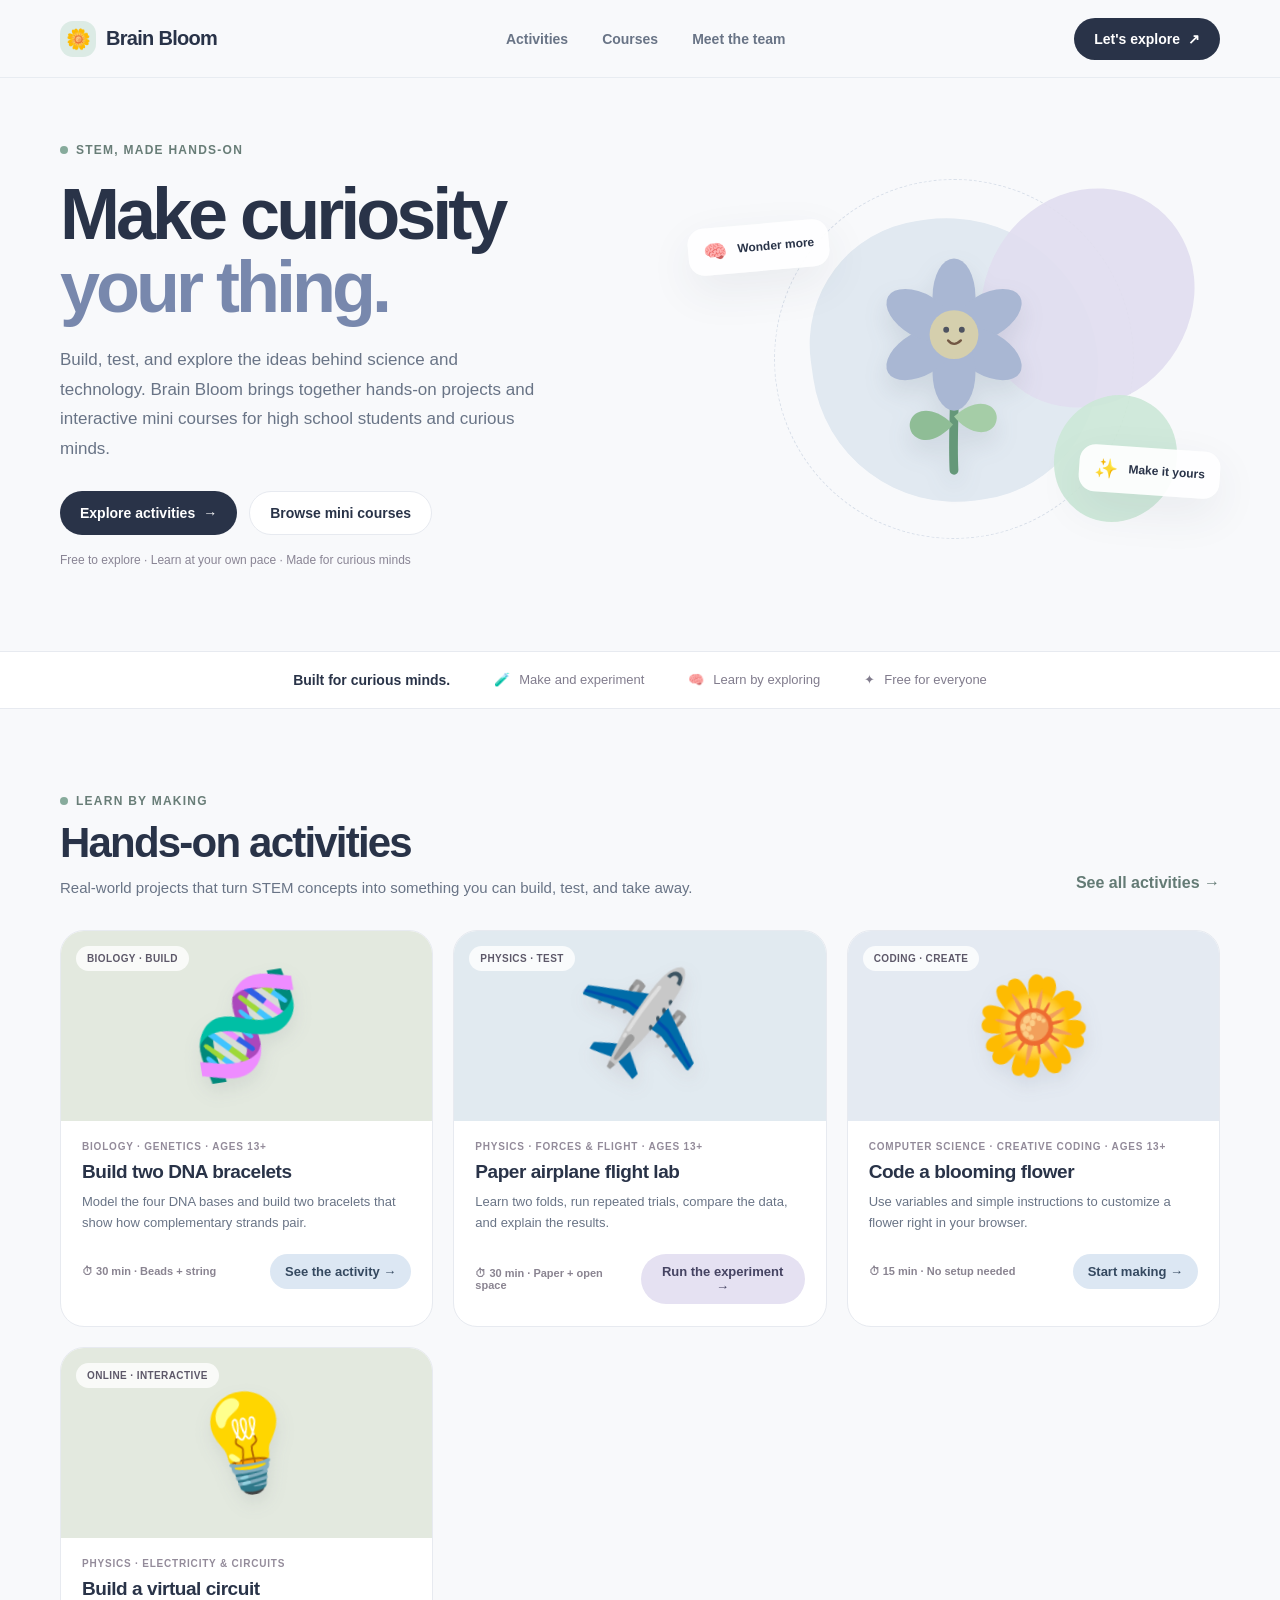
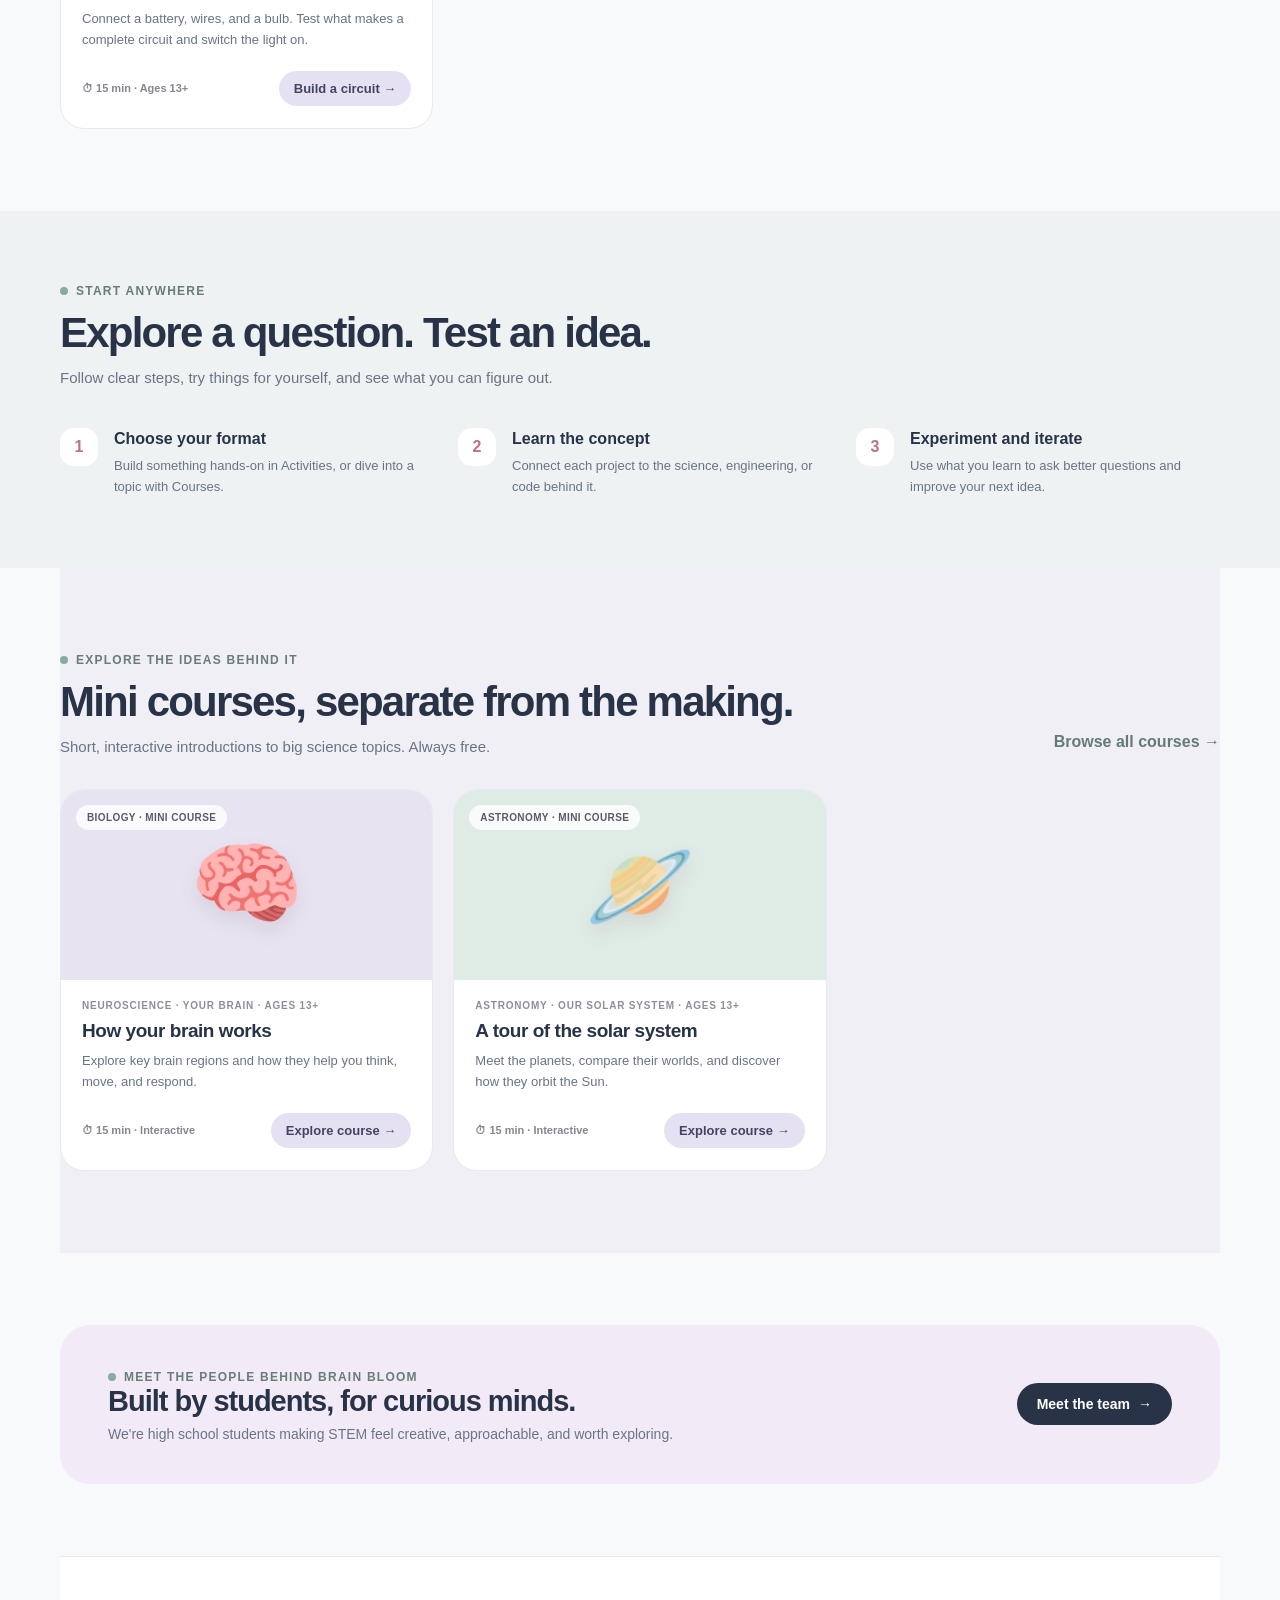
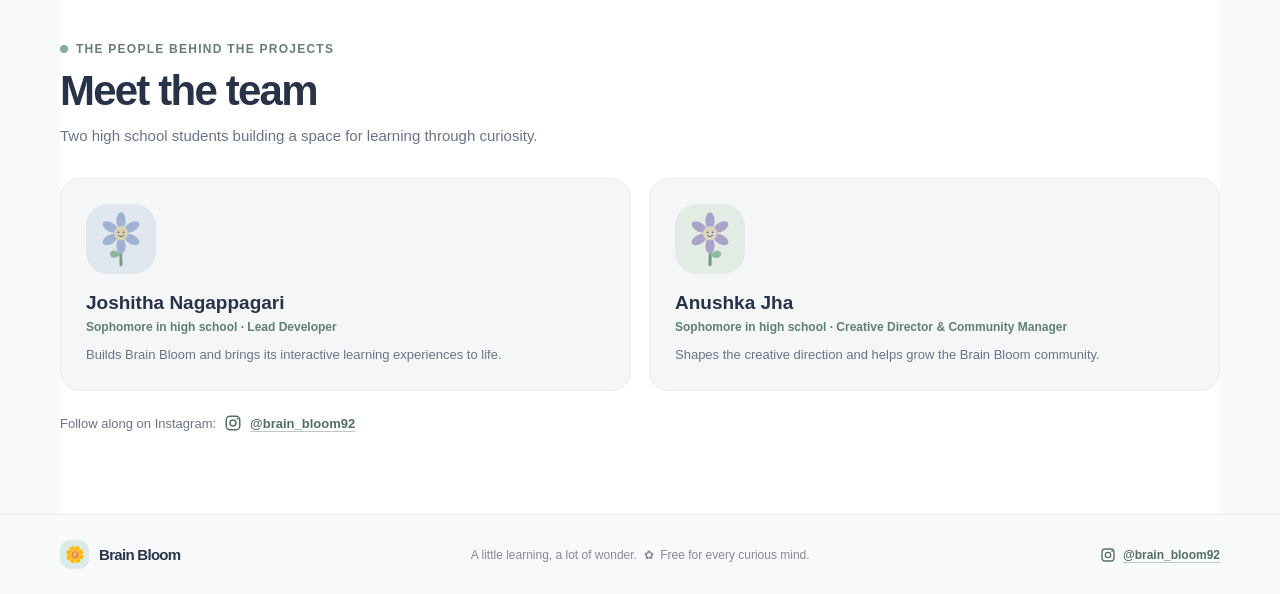
==== index.html @ 3337ccfa "Add files via upload" ====
<!doctype html>
<html lang="en">
<head>
  <meta charset="utf-8">
  <meta name="viewport" content="width=device-width, initial-scale=1">
  <meta name="theme-color" content="#f8f9fb">
  <meta name="description" content="Free, hands-on STEM activities and interactive mini courses for high school students and curious minds.">
  <title>Brain Bloom — explore what you're curious about</title>
  <style>
    :root {
      color-scheme: light;
      --ink: #293348;
      --muted: #697486;
      --paper: #f8f9fb;
      --white: #fff;
      --pink: #dce7f3;
      --pink-deep: #8298bb;
      --lilac: #e5e1f2;
      --lilac-deep: #8e88b5;
      --mint: #dcebe5;
      --mint-deep: #6f9688;
      --yellow: #e9e7d7;
      --line: #e7eaf0;
      --shadow: 0 16px 45px rgba(51, 67, 95, .08);
      --round: 24px;
      font-family: "Trebuchet MS", "Segoe UI", sans-serif;
    }
    * { box-sizing: border-box; }
    html { scroll-behavior: smooth; }
    body { margin: 0; background: var(--paper); color: var(--ink); }
    button, a { font: inherit; }
    button { color: inherit; }
    a { color: inherit; text-decoration: none; }
    button:focus-visible, a:focus-visible { outline: 3px solid var(--lilac-deep); outline-offset: 4px; }
    .site-header { height: 78px; display: flex; align-items: center; border-bottom: 1px solid rgba(231,234,240,.9); background: rgba(248,249,251,.93); position: sticky; top: 0; z-index: 5; backdrop-filter: blur(12px); }
    .header-inner { width: min(1160px, calc(100% - 48px)); margin: auto; display: flex; align-items: center; justify-content: space-between; gap: 24px; }
    .brand { display: inline-flex; align-items: center; gap: 10px; font-size: 20px; font-weight: 800; letter-spacing: -.7px; white-space: nowrap; }
    .brand-mark { width: 36px; height: 36px; border-radius: 13px; background: #dcebe5; display: grid; place-items: center; font-size: 20px; }
    .main-nav { display: flex; align-items: center; gap: 34px; }
    .nav-link { color: var(--muted); font-size: 14px; font-weight: 700; padding: 10px 0; border: 0; background: none; cursor: pointer; }
    .nav-link:hover, .nav-link.active { color: var(--ink); }
    .nav-link.active { box-shadow: inset 0 -2px var(--mint-deep); }
    .header-cta, .button { display: inline-flex; align-items: center; justify-content: center; gap: 8px; border: 0; border-radius: 999px; padding: 13px 20px; background: var(--ink); color: white; font-weight: 700; font-size: 14px; cursor: pointer; transition: transform .2s, box-shadow .2s, background .2s; }
    .header-cta:hover, .button:hover { transform: translateY(-2px); box-shadow: 0 8px 18px rgba(48,43,67,.15); }
    .button:disabled { opacity: .52; cursor: not-allowed; transform: none; box-shadow: none; }
    .button.soft { color: var(--ink); background: white; border: 1px solid var(--line); }
    .button.pink { color: #354960; background: #dce7f3; }
    .button.lilac { color: #454362; background: #e5e1f2; }
    .button.small { padding: 10px 15px; font-size: 13px; }
    .hero { width: min(1160px, calc(100% - 48px)); min-height: 510px; margin: 0 auto; padding: 62px 0 72px; display: grid; grid-template-columns: 1.05fr .95fr; align-items: center; gap: 40px; }
    .eyebrow { display: inline-flex; align-items: center; gap: 8px; color: #687d77; font-size: 12px; font-weight: 800; letter-spacing: 1.25px; text-transform: uppercase; }
    .eyebrow .dot { width: 8px; height: 8px; border-radius: 50%; background: #87ab9c; }
    h1, h2, h3, p { margin-top: 0; }
    h1 { font-size: clamp(46px, 6vw, 72px); line-height: 1.02; letter-spacing: -4px; margin: 20px 0; max-width: 560px; }
    h1 span { color: #7888ad; }
    .hero-copy { max-width: 485px; color: var(--muted); font-size: 17px; line-height: 1.75; margin: 0 0 27px; }
    .hero-actions { display: flex; gap: 12px; flex-wrap: wrap; }
    .hero-note { margin-top: 18px; font-size: 12px; color: #898494; }
    .hero-art { min-height: 356px; position: relative; display: grid; place-items: center; }
    .art-orbit { position: absolute; width: 360px; height: 360px; border: 1px dashed #d8dfe9; border-radius: 50%; }
    .art-sun { position: absolute; width: 285px; height: 285px; border-radius: 45% 55% 48% 52%; background: #e1e9f1; transform: rotate(-8deg); }
    .art-blob { position: absolute; width: 208px; height: 224px; border-radius: 54% 46% 54% 46%; background: #e2def0; transform: rotate(15deg); right: 28px; top: 5px; opacity: .9; }
    .art-blob.mint { width: 125px; height: 125px; right: 42px; top: auto; bottom: 16px; background: #cce8d8; transform: rotate(-12deg); }
    .art-flower { position: relative; z-index: 1; width: 218px; height: 244px; filter: drop-shadow(0 12px 12px rgba(65,79,96,.12)); }
    .floating-note { position: absolute; z-index: 2; background: rgba(255,255,255,.92); box-shadow: var(--shadow); border-radius: 16px; padding: 12px 15px; font-size: 12px; font-weight: 700; }
    .floating-note.one { top: 43px; left: 0; transform: rotate(-5deg); }
    .floating-note.two { bottom: 42px; right: 0; transform: rotate(4deg); }
    .floating-note span { font-size: 19px; margin-right: 7px; vertical-align: middle; }
    .trust-strip { border-top: 1px solid #e7eaf0; border-bottom: 1px solid #e7eaf0; background: #fff; }
    .trust-inner { width: min(1160px, calc(100% - 48px)); margin: auto; padding: 20px 0; display: flex; align-items: center; justify-content: center; gap: 44px; color: #817c8d; font-size: 13px; flex-wrap: wrap; }
    .trust-inner strong { color: var(--ink); font-size: 14px; }
    .trust-item { display: flex; align-items: center; gap: 9px; }
    .section { width: min(1160px, calc(100% - 48px)); margin: auto; padding: 82px 0; }
    .section-heading { display: flex; justify-content: space-between; align-items: end; gap: 24px; margin-bottom: 30px; }
    .section-heading h2 { font-size: clamp(30px, 4vw, 42px); letter-spacing: -1.8px; margin: 10px 0 9px; }
    .section-heading p { margin: 0; color: var(--muted); font-size: 15px; line-height: 1.6; }
    .text-link { border: 0; background: none; color: #647b75; font-weight: 800; cursor: pointer; padding: 8px 0; white-space: nowrap; }
    .text-link:hover { color: var(--lilac-deep); }
    .card-grid { display: grid; grid-template-columns: repeat(3, 1fr); gap: 20px; }
    .learning-card { background: white; border: 1px solid #e7eaf0; border-radius: var(--round); overflow: hidden; transition: transform .2s, box-shadow .2s; }
    .learning-card:hover { transform: translateY(-5px); box-shadow: var(--shadow); }
    .card-art { min-height: 190px; display: grid; place-items: center; position: relative; overflow: hidden; }
    .card-art.flower-bg { background: #e4eaf2; }
    .card-art.brain-bg { background: #e7e3f1; }
    .card-art.space-bg { background: #dfebe5; }
    .card-art.dna-bg { background: #e3e9df; }
    .card-art.plane-bg { background: #e1eaf0; }
    .art-label { position: absolute; top: 15px; left: 15px; border-radius: 99px; background: rgba(255,255,255,.8); padding: 7px 11px; font-size: 10px; font-weight: 800; color: #5d5869; letter-spacing: .4px; }
    .flower-emoji { font-size: 94px; filter: drop-shadow(0 9px 9px rgba(55,68,84,.1)); transform: rotate(-9deg); }
    .brain-emoji { font-size: 91px; filter: drop-shadow(0 9px 9px rgba(95,61,68,.1)); }
    .space-emoji { font-size: 94px; filter: drop-shadow(0 9px 9px rgba(95,61,68,.1)); transform: rotate(-8deg); }
    .card-body { padding: 20px 21px 22px; }
    .card-meta { color: #938b9a; text-transform: uppercase; letter-spacing: .8px; font-size: 10px; font-weight: 800; margin-bottom: 9px; }
    .card-body h3 { font-size: 19px; letter-spacing: -.45px; margin: 0 0 8px; }
    .card-body p { min-height: 45px; color: var(--muted); font-size: 13px; line-height: 1.65; margin-bottom: 18px; }
    .card-footer { display: flex; justify-content: space-between; align-items: center; gap: 8px; }
    .duration { color: #8a8491; font-size: 11px; font-weight: 700; }
    .how-section { background: #eef2f3; }
    .how-inner { width: min(1160px, calc(100% - 48px)); margin: auto; padding: 70px 0; }
    .how-inner > .section-heading { margin-bottom: 38px; }
    .steps { display: grid; grid-template-columns: repeat(3, 1fr); gap: 34px; }
    .step { display: flex; gap: 16px; }
    .step-number { flex: 0 0 38px; width: 38px; height: 38px; border-radius: 14px; background: white; display: grid; place-items: center; font-weight: 800; color: #bd7186; }
    .step h3 { font-size: 16px; margin: 2px 0 7px; }
    .step p { font-size: 13px; line-height: 1.65; color: var(--muted); margin: 0; }
    .newsletter { margin: 72px auto; width: min(1160px, calc(100% - 48px)); background: #f3eaf8; border-radius: 30px; padding: 42px 48px; display: flex; justify-content: space-between; align-items: center; gap: 24px; }
    .newsletter h2 { font-size: 29px; letter-spacing: -1px; margin: 0 0 8px; }
    .newsletter p { margin: 0; color: var(--muted); font-size: 14px; }
    .free-badge { display: inline-flex; margin-top: 13px; color: #695879; background: white; border-radius: 99px; padding: 7px 11px; font-size: 11px; font-weight: 800; }
    .footer { border-top: 1px solid var(--line); padding: 25px 0; }
    .footer-inner { width: min(1160px, calc(100% - 48px)); margin: auto; display: flex; justify-content: space-between; gap: 18px; align-items: center; color: #8c8794; font-size: 12px; }
    .footer .brand { color: var(--ink); font-size: 15px; }
    .footer .brand-mark { width: 29px; height: 29px; font-size: 16px; border-radius: 10px; }
    .team-section { background: #fff; border-top: 1px solid var(--line); }
    .team-grid { display: grid; grid-template-columns: repeat(2, 1fr); gap: 18px; margin-top: 28px; }
    .team-card { padding: 25px; background: #f4f6f8; border: 1px solid var(--line); border-radius: 20px; }
    .team-avatar { width: 70px; height: 70px; border-radius: 22px; background: #e1e7ef; display: grid; place-items: center; margin-bottom: 18px; }
    .team-avatar svg { width: 60px; height: 60px; overflow: visible; }
    .team-card:nth-child(2) .team-avatar { background: #e3ebe5; }
    .team-card h3 { margin: 0 0 6px; font-size: 19px; }
    .team-card .team-role { color: #607f75; font-size: 12px; font-weight: 800; margin-bottom: 10px; }
    .team-card p { color: var(--muted); line-height: 1.65; margin: 0; font-size: 13px; }
    .team-social { display: flex; align-items: center; gap: 8px; margin: 23px 0 0; color: var(--muted); font-size: 13px; }
    .instagram-link { display: inline-flex; align-items: center; gap: 8px; color: #536e68; font-weight: 800; text-decoration: underline; text-decoration-color: #b7c9c2; text-underline-offset: 3px; }
    .instagram-link:hover { color: #52677c; }
    .instagram-icon { width: 18px; height: 18px; flex: 0 0 18px; }
    .footer-social { display: inline-flex; align-items: center; gap: 7px; white-space: nowrap; }
    .footer-social .instagram-icon { width: 16px; height: 16px; flex-basis: 16px; }
    .course-preview { background: #f0eff6; }
    .view { display: none; }
    .view.active { display: block; }
    .catalog-top { background: #e9eef2; padding: 54px 0 45px; }
    .catalog-inner { width: min(1160px, calc(100% - 48px)); margin: auto; }
    .catalog-inner h1 { font-size: clamp(38px, 5vw, 54px); margin: 13px 0 12px; letter-spacing: -2px; }
    .catalog-inner > p { color: var(--muted); margin: 0; line-height: 1.7; }
    .catalog-content { width: min(1160px, calc(100% - 48px)); margin: auto; padding: 45px 0 80px; }
    .filter-row { display: flex; gap: 9px; margin-bottom: 25px; flex-wrap: wrap; }
    .filter-chip { border: 1px solid var(--line); background: white; padding: 9px 14px; border-radius: 99px; cursor: pointer; color: var(--muted); font-size: 12px; font-weight: 700; }
    .filter-chip.selected { color: white; background: var(--ink); border-color: var(--ink); }
    .lesson-overlay { position: fixed; z-index: 10; inset: 0; background: var(--paper); display: none; align-items: stretch; justify-content: stretch; padding: 0; }
    .lesson-overlay.open { display: flex; }
    .lesson-window { background: var(--paper); width: 100%; height: 100%; overflow: auto; }
    .lesson-top { display: flex; justify-content: space-between; align-items: center; padding: 16px max(24px, calc((100vw - 1180px) / 2)); border-bottom: 1px solid var(--line); position: sticky; top: 0; z-index: 2; background: rgba(248,249,251,.97); }
    .lesson-brand { display: flex; align-items: center; gap: 11px; font-weight: 800; font-size: 13px; }
    .progress-track { width: 145px; height: 6px; background: #eee7ec; border-radius: 99px; overflow: hidden; }
    .progress-fill { height: 100%; width: 0; background: #849b90; transition: width .25s; }
    .close-button { border: 0; background: white; width: 34px; height: 34px; border-radius: 50%; font-size: 19px; cursor: pointer; }
    .lesson-content { width: min(1040px, calc(100% - 48px)); min-height: calc(100vh - 72px); margin: 0 auto; padding: 42px 0 64px; }
    .lesson-content h2 { font-size: clamp(27px, 4vw, 38px); letter-spacing: -1.2px; margin: 10px 0 12px; }
    .lesson-content > p { color: var(--muted); line-height: 1.8; max-width: 850px; font-size: 16px; }
    .lesson-content h3 { margin: 23px 0 8px; font-size: 19px; }
    .lesson-content ul, .lesson-content ol { color: var(--muted); line-height: 1.8; padding-left: 24px; }
    .lesson-content .lesson-age { display: inline-flex; margin: 0 0 12px; padding: 6px 10px; border-radius: 99px; background: #e5eaf0; color: #586c7e; font-size: 11px; font-weight: 800; }
    .lesson-content .learning-note { border-left: 3px solid #8aa89b; padding: 12px 15px; margin: 16px 0; border-radius: 0 12px 12px 0; background: #edf2ef; color: #53665e; font-size: 14px; line-height: 1.65; }
    .lesson-actions { display: flex; justify-content: space-between; gap: 10px; margin-top: 25px; align-items: center; }
    .slide-count { color: #918a98; font-size: 12px; }
    .interactive-panel { margin-top: 24px; border-radius: 20px; background: white; border: 1px solid var(--line); padding: 24px; }
    .flower-lab { display: grid; grid-template-columns: 1fr 1fr; gap: 22px; align-items: center; }
    .flower-preview { background: #edf1f5; border-radius: 17px; min-height: 230px; display: grid; place-items: center; overflow: hidden; }
    .flower-preview svg { width: 180px; height: 210px; }
    .controls label { display: block; font-size: 12px; font-weight: 800; margin: 12px 0 7px; }
    .controls select { width: 100%; padding: 10px 11px; border: 1px solid var(--line); border-radius: 10px; background: #fffdfb; color: var(--ink); }
    .code-snippet { padding: 13px; border-radius: 12px; margin: 13px 0 0; background: #322d43; color: #f5eaf2; font: 12px/1.7 Consolas, monospace; overflow-x: auto; }
    .brain-lab { display: grid; grid-template-columns: 1fr 1fr; gap: 20px; align-items: center; }
    .brain-map { border-radius: 17px; min-height: 220px; background: #eeecf5; display: grid; place-items: center; position: relative; }
    .brain-map .brain-big { font-size: 95px; }
    .brain-pin { position: absolute; border: 0; border-radius: 99px; background: white; padding: 7px 10px; box-shadow: 0 3px 12px #49366b18; font-size: 11px; font-weight: 800; cursor: pointer; }
    .brain-pin:hover, .brain-pin.selected { background: #dce6e1; }
    .brain-pin.p1 { top: 24px; left: 15px; }
    .brain-pin.p2 { top: 30px; right: 13px; }
    .brain-pin.p3 { bottom: 24px; right: 20px; }
    .brain-info { min-height: 170px; padding: 18px; border-radius: 16px; background: #f8f9fb; }
    .planet-grid { display: grid; grid-template-columns: repeat(4, 1fr); gap: 9px; margin-top: 15px; }
    .planet-button { border: 1px solid var(--line); background: #fff; border-radius: 13px; padding: 11px 7px; cursor: pointer; font-size: 12px; font-weight: 700; }
    .planet-button:hover, .planet-button.selected { background: #e8e6f1; border-color: #c4bfd9; }
    .planet-button span { display: block; font-size: 22px; margin-bottom: 4px; }
    .planet-info { min-height: 74px; padding: 13px; margin-top: 12px; background: #f8f9fb; border-radius: 13px; color: var(--muted); font-size: 13px; line-height: 1.6; }
    .base-buttons { display: flex; flex-wrap: wrap; gap: 9px; margin-top: 15px; }
    .base-button { border: 1px solid var(--line); background: white; border-radius: 12px; padding: 10px 13px; cursor: pointer; font-weight: 800; }
    .base-button:hover { background: #edf1f5; }
    .base-button span { display: block; color: var(--muted); font-size: 10px; font-weight: 500; }
    .sequence-display, .trial-results { background: #f7f8fa; padding: 13px; border-radius: 12px; color: var(--muted); font: 13px/1.8 Consolas, monospace; overflow-wrap: anywhere; }
    .trial-controls { display: grid; grid-template-columns: 1fr 1fr auto; align-items: end; gap: 11px; margin: 14px 0; }
    .trial-controls label { font-size: 12px; font-weight: 800; }
    .trial-controls select, .trial-controls input { display: block; width: 100%; padding: 10px; margin-top: 6px; border: 1px solid var(--line); border-radius: 10px; background: #fff; color: var(--ink); }
    .lab-hint { color: var(--muted); font-size: 13px; line-height: 1.6; margin: 9px 0; }
    .code-workspace { display: grid; grid-template-columns: 1fr 1fr; gap: 16px; margin-top: 18px; }
    .code-workspace textarea { min-height: 145px; width: 100%; resize: vertical; padding: 14px; border: 1px solid #454b60; border-radius: 13px; background: #293348; color: #eff2fa; font: 14px/1.8 Consolas, monospace; }
    .code-workspace .code-preview { min-height: 145px; border-radius: 13px; background: #f8f9fb; display: grid; place-items: center; }
    .code-workspace .code-preview svg { height: 140px; width: 140px; }
    .code-workspace .code-actions { display: flex; align-items: center; gap: 12px; margin-top: 10px; flex-wrap: wrap; }
    .folding-diagrams { display: grid; grid-template-columns: 1fr 1fr; gap: 15px; margin: 18px 0; }
    .fold-card { border: 1px solid var(--line); background: #fff; border-radius: 16px; padding: 15px; }
    .fold-card svg { width: 100%; height: 120px; display: block; background: #f3f6f8; border-radius: 10px; margin-bottom: 9px; }
    .fold-card h4 { margin: 5px 0; }
    .fold-card p, .fold-card ol { color: var(--muted); font-size: 13px; line-height: 1.65; }
    .data-table { width: 100%; border-collapse: collapse; margin: 14px 0; font-size: 13px; }
    .data-table th, .data-table td { border: 1px solid var(--line); padding: 10px; text-align: left; }
    .data-table th { background: #eef2f4; }
    .bead-chain { display: flex; gap: 7px; flex-wrap: wrap; min-height: 36px; align-items: center; margin: 12px 0; }
    .bead { width: 28px; height: 28px; border-radius: 50%; display: grid; place-items: center; color: #263246; font-size: 11px; font-weight: 800; }
    .bead-A { background: #a9c9a9; }.bead-T { background: #a9bfd7; }.bead-C { background: #b7afd2; }.bead-G { background: #ded3a5; }
    .strand-result { margin-top: 13px; padding: 14px; border-radius: 12px; background: #f4f6f7; color: var(--muted); font-size: 13px; line-height: 1.7; }
    .circuit-sim { display: grid; grid-template-columns: 1fr 1fr; align-items: center; gap: 18px; }
    .circuit-sim svg { width: 100%; max-height: 190px; background: #f4f6f7; border-radius: 14px; }
    .circuit-bulb { fill: #cdd3d7; transition: fill .2s, filter .2s; }
    .circuit-bulb.lit { fill: #f0d98b; filter: drop-shadow(0 0 13px #e8cd70); }
    .quiz-progress { color: var(--muted); font-size: 12px; margin: 8px 0 16px; }
    .quiz-feedback { min-height: 23px; font-size: 13px; font-weight: 700; color: #578163; margin: 12px 0 0; }
    .badge-card { max-width: 560px; margin: 22px auto; border: 2px solid #c6d4cc; border-radius: 24px; background: linear-gradient(140deg,#f6f8f4,#e7edf2); padding: 28px; text-align: center; }
    .badge-card .badge-icon { font-size: 58px; }
    .badge-card h3 { font-size: 24px; margin: 9px 0; }
    .badge-actions { display: flex; justify-content: center; gap: 10px; flex-wrap: wrap; margin-top: 18px; }
    .badge-popup { position: fixed; z-index: 20; inset: 0; display: grid; place-items: center; padding: 20px; background: rgba(35,45,62,.5); }
    .badge-popup-card { width: min(470px, 100%); padding: 27px; border-radius: 24px; border: 1px solid #d9e0dc; background: #fbfcfa; box-shadow: 0 24px 80px rgba(32,43,59,.22); text-align: center; }
    .badge-popup-card h2 { margin: 7px 0; font-size: 31px; }
    .badge-popup-card p { color: var(--muted); line-height: 1.6; }
    #worksheet-print { display: none; }
    @media print {
      body > *:not(#worksheet-print) { display: none !important; }
      body > #worksheet-print { display: block !important; width: 100%; padding: 20px; color: #111; font: 12pt/1.6 Georgia, serif; }
      #worksheet-print h1 { font-size: 26pt; letter-spacing: 0; }
      #worksheet-print h2 { margin-top: 22px; font-size: 16pt; }
      #worksheet-print .write-lines { height: 82px; border-bottom: 1px solid #999; margin: 8px 0; }
      #worksheet-print table { width: 100%; border-collapse: collapse; }
      #worksheet-print th, #worksheet-print td { border: 1px solid #555; padding: 8px; text-align: left; }
    }
    .brain-info h3 { font-size: 18px; margin: 0 0 8px; }
    .brain-info p { color: var(--muted); font-size: 13px; line-height: 1.7; margin: 0; }
    .quiz-options { display: grid; grid-template-columns: 1fr 1fr; gap: 10px; margin-top: 17px; }
    .quiz-option { border: 1px solid var(--line); border-radius: 13px; padding: 13px; text-align: left; background: white; cursor: pointer; font-size: 13px; }
    .quiz-option:hover { border-color: #c4aedf; background: #fbf8ff; }
    .quiz-option.correct { border-color: #80b393; background: #edf8f0; }
    .quiz-option.incorrect { border-color: #e5a0a0; background: #fff1f1; }
    .quiz-feedback { min-height: 21px; font-size: 12px; font-weight: 700; color: #578163; margin: 12px 0 0; }
    @media (max-width: 780px) {
      .main-nav { gap: 16px; }
      .header-inner { width: min(100% - 32px, 1160px); }
      .hero { width: min(100% - 40px, 620px); grid-template-columns: 1fr; padding-top: 52px; gap: 10px; }
      .hero-art { min-height: 315px; }
      .art-orbit { width: 310px; height: 310px; }
      .art-sun { width: 250px; height: 250px; }
      .art-blob { right: calc(50% - 190px); }
      .art-blob.mint { right: calc(50% - 180px); }
      .floating-note.one { left: 5%; }
      .floating-note.two { right: 3%; }
      .card-grid { grid-template-columns: repeat(2, 1fr); }
      .steps { gap: 20px; }
      .section, .trust-inner, .how-inner, .newsletter, .footer-inner, .catalog-inner, .catalog-content { width: min(100% - 40px, 1160px); }
    }
    @media (max-width: 560px) {
      .site-header { height: 68px; }
      .header-inner { gap: 10px; }
      .brand { font-size: 18px; }
      .brand-mark { width: 32px; height: 32px; }
      .main-nav { gap: 12px; }
      .nav-link { font-size: 12px; }
      .header-cta { display: none; }
      .hero { padding-top: 43px; }
      h1 { letter-spacing: -2.5px; }
      .hero-copy { font-size: 15px; }
      .hero-art { min-height: 280px; }
      .art-orbit { width: 260px; height: 260px; }
      .art-sun { width: 213px; height: 213px; }
      .art-flower { transform: scale(.82); }
      .art-blob { width: 150px; height: 170px; right: calc(50% - 150px); }
      .art-blob.mint { width: 95px; height: 95px; right: calc(50% - 145px); }
      .floating-note { padding: 9px 11px; font-size: 10px; }
      .trust-inner { justify-content: flex-start; gap: 14px 22px; font-size: 11px; }
      .trust-inner strong { width: 100%; }
      .section { padding: 58px 0; }
      .section-heading { align-items: start; flex-direction: column; gap: 12px; }
      .card-grid { grid-template-columns: 1fr; }
      .card-art { min-height: 180px; }
      .card-body p { min-height: 0; }
      .steps { grid-template-columns: 1fr; gap: 23px; }
      .team-grid { grid-template-columns: 1fr; }
      .planet-grid { grid-template-columns: repeat(2, 1fr); }
      .trial-controls { grid-template-columns: 1fr 1fr; }
      .trial-controls .button { grid-column: 1 / -1; }
      .newsletter { padding: 30px 24px; align-items: flex-start; flex-direction: column; margin: 48px auto; }
      .newsletter h2 { font-size: 25px; }
      .footer-inner { align-items: flex-start; flex-direction: column; }
      .catalog-top { padding: 42px 0 35px; }
      .flower-lab, .brain-lab, .code-workspace, .circuit-sim { grid-template-columns: 1fr; }
      .folding-diagrams { grid-template-columns: 1fr; }
      .lesson-content { width: calc(100% - 36px); padding-top: 28px; }
      .flower-preview { min-height: 190px; }
      .flower-preview svg { height: 175px; }
      .lesson-top { padding: 13px 15px; }
      .progress-track { width: 85px; }
      .lesson-content { padding-top: 24px; }
      .quiz-options { grid-template-columns: 1fr; }
    }
    @media (prefers-reduced-motion: reduce) {
      *, *::before, *::after { scroll-behavior: auto !important; transition-duration: .01ms !important; animation-duration: .01ms !important; }
    }
  </style>
</head>
<body>
  <header class="site-header">
    <div class="header-inner">
      <a class="brand" href="#" aria-label="Brain Bloom home" data-view="home"><span class="brand-mark" aria-hidden="true">🌼</span> Brain Bloom</a>
      <nav class="main-nav" aria-label="Main navigation">
        <button class="nav-link" data-view="activities">Activities</button>
        <button class="nav-link" data-view="courses">Courses</button>
        <a class="nav-link" href="#meet-the-team" id="team-link">Meet the team</a>
      </nav>
      <button class="header-cta" data-view="activities">Let's explore <span aria-hidden="true">↗</span></button>
    </div>
  </header>

  <main>
    <div class="view active" id="home-view">
      <section class="hero">
        <div>
          <div class="eyebrow"><span class="dot"></span> STEM, made hands-on</div>
          <h1>Make curiosity<br><span>your thing.</span></h1>
          <p class="hero-copy">Build, test, and explore the ideas behind science and technology. Brain Bloom brings together hands-on projects and interactive mini courses for high school students and curious minds.</p>
          <div class="hero-actions">
            <button class="button" data-view="activities">Explore activities <span aria-hidden="true">→</span></button>
            <button class="button soft" data-view="courses">Browse mini courses</button>
          </div>
          <p class="hero-note">Free to explore · Learn at your own pace · Made for curious minds</p>
        </div>
        <div class="hero-art" aria-label="Illustration of a flower blooming">
          <div class="art-orbit"></div><div class="art-sun"></div><div class="art-blob"></div><div class="art-blob mint"></div>
          <div class="floating-note one"><span>🧠</span> Wonder more</div>
          <div class="floating-note two"><span>✨</span> Make it yours</div>
          <svg class="art-flower" viewBox="0 0 220 250" role="img" aria-label="A flower growing as ideas take shape">
            <path d="M110 126 C112 168 108 200 110 239" fill="none" stroke="#659879" stroke-width="9" stroke-linecap="round"/>
            <path d="M109 192 C80 164 57 184 67 201 C79 216 99 204 109 192Z" fill="#8fbd96"/>
            <path d="M110 184 C139 157 162 177 151 194 C140 207 120 197 110 184Z" fill="#a5cda7"/>
            <g fill="#a9b7d3">
              <ellipse cx="110" cy="61" rx="22" ry="39"/><ellipse cx="110" cy="61" rx="22" ry="39" transform="rotate(60 110 100)"/>
              <ellipse cx="110" cy="61" rx="22" ry="39" transform="rotate(120 110 100)"/><ellipse cx="110" cy="61" rx="22" ry="39" transform="rotate(180 110 100)"/>
              <ellipse cx="110" cy="61" rx="22" ry="39" transform="rotate(240 110 100)"/><ellipse cx="110" cy="61" rx="22" ry="39" transform="rotate(300 110 100)"/>
            </g>
            <circle cx="110" cy="100" r="25" fill="#d5cfad"/><circle cx="102" cy="95" r="3" fill="#4e5360"/><circle cx="118" cy="95" r="3" fill="#4e5360"/>
            <path d="M104 106 Q110 113 117 106" fill="none" stroke="#725743" stroke-width="2.5" stroke-linecap="round"/>
          </svg>
        </div>
      </section>

      <div class="trust-strip"><div class="trust-inner">
        <strong>Built for curious minds.</strong>
        <div class="trust-item"><span>🧪</span> Make and experiment</div>
        <div class="trust-item"><span>🧠</span> Learn by exploring</div>
        <div class="trust-item"><span>✦</span> Free for everyone</div>
      </div></div>

      <section class="section" id="featured">
        <div class="section-heading">
          <div><div class="eyebrow"><span class="dot"></span> learn by making</div><h2>Hands-on activities</h2><p>Real-world projects that turn STEM concepts into something you can build, test, and take away.</p></div>
          <button class="text-link" data-view="activities">See all activities <span aria-hidden="true">→</span></button>
        </div>
        <div class="card-grid">
          <article class="learning-card">
            <div class="card-art dna-bg"><span class="art-label">BIOLOGY · BUILD</span><span class="flower-emoji" aria-hidden="true">🧬</span></div>
            <div class="card-body"><div class="card-meta">Biology · Genetics · Ages 13+</div><h3>Build two DNA bracelets</h3><p>Model the four DNA bases and build two bracelets that show how complementary strands pair.</p>
              <div class="card-footer"><span class="duration">⏱ 30 min · Beads + string</span><button class="button small pink" data-lesson="dna">See the activity →</button></div>
            </div>
          </article>
          <article class="learning-card">
            <div class="card-art plane-bg"><span class="art-label">PHYSICS · TEST</span><span class="space-emoji" aria-hidden="true">✈️</span></div>
            <div class="card-body"><div class="card-meta">Physics · Forces &amp; flight · Ages 13+</div><h3>Paper airplane flight lab</h3><p>Learn two folds, run repeated trials, compare the data, and explain the results.</p>
              <div class="card-footer"><span class="duration">⏱ 30 min · Paper + open space</span><button class="button small lilac" data-lesson="plane">Run the experiment →</button></div>
            </div>
          </article>
          <article class="learning-card">
            <div class="card-art flower-bg"><span class="art-label">CODING · CREATE</span><span class="flower-emoji" aria-hidden="true">🌼</span></div>
            <div class="card-body"><div class="card-meta">Computer science · Creative coding · Ages 13+</div><h3>Code a blooming flower</h3><p>Use variables and simple instructions to customize a flower right in your browser.</p>
              <div class="card-footer"><span class="duration">⏱ 15 min · No setup needed</span><button class="button small pink" data-lesson="flower">Start making →</button></div>
            </div>
          </article>
          <article class="learning-card">
            <div class="card-art dna-bg"><span class="art-label">ONLINE · INTERACTIVE</span><span class="flower-emoji" aria-hidden="true">💡</span></div>
            <div class="card-body"><div class="card-meta">Physics · Electricity &amp; circuits</div><h3>Build a virtual circuit</h3><p>Connect a battery, wires, and a bulb. Test what makes a complete circuit and switch the light on.</p>
              <div class="card-footer"><span class="duration">⏱ 15 min · Ages 13+</span><button class="button small lilac" data-lesson="circuit">Build a circuit →</button></div>
            </div>
          </article>
        </div>
      </section>

      <section class="how-section" id="how-it-works">
        <div class="how-inner">
          <div class="section-heading"><div><div class="eyebrow"><span class="dot"></span> start anywhere</div><h2>Explore a question. Test an idea.</h2><p>Follow clear steps, try things for yourself, and see what you can figure out.</p></div></div>
          <div class="steps">
            <div class="step"><div class="step-number">1</div><div><h3>Choose your format</h3><p>Build something hands-on in Activities, or dive into a topic with Courses.</p></div></div>
            <div class="step"><div class="step-number">2</div><div><h3>Learn the concept</h3><p>Connect each project to the science, engineering, or code behind it.</p></div></div>
            <div class="step"><div class="step-number">3</div><div><h3>Experiment and iterate</h3><p>Use what you learn to ask better questions and improve your next idea.</p></div></div>
          </div>
        </div>
      </section>
      <section class="section course-preview">
        <div class="section-heading">
          <div><div class="eyebrow"><span class="dot"></span> explore the ideas behind it</div><h2>Mini courses, separate from the making.</h2><p>Short, interactive introductions to big science topics. Always free.</p></div>
          <button class="text-link" data-view="courses">Browse all courses <span aria-hidden="true">→</span></button>
        </div>
        <div class="card-grid">
          <article class="learning-card">
            <div class="card-art brain-bg"><span class="art-label">BIOLOGY · MINI COURSE</span><span class="brain-emoji" aria-hidden="true">🧠</span></div>
            <div class="card-body"><div class="card-meta">Neuroscience · Your brain · Ages 13+</div><h3>How your brain works</h3><p>Explore key brain regions and how they help you think, move, and respond.</p><div class="card-footer"><span class="duration">⏱ 15 min · Interactive</span><button class="button small lilac" data-lesson="brain">Explore course →</button></div></div>
          </article>
          <article class="learning-card">
            <div class="card-art space-bg"><span class="art-label">ASTRONOMY · MINI COURSE</span><span class="space-emoji" aria-hidden="true">🪐</span></div>
            <div class="card-body"><div class="card-meta">Astronomy · Our solar system · Ages 13+</div><h3>A tour of the solar system</h3><p>Meet the planets, compare their worlds, and discover how they orbit the Sun.</p><div class="card-footer"><span class="duration">⏱ 15 min · Interactive</span><button class="button small lilac" data-lesson="solar">Explore course →</button></div></div>
          </article>
        </div>
      </section>
      <section class="newsletter">
        <div><div class="eyebrow"><span class="dot"></span> meet the people behind brain bloom</div><h2>Built by students, for curious minds.</h2><p>We're high school students making STEM feel creative, approachable, and worth exploring.</p></div>
        <button class="button" data-team-link>Meet the team <span aria-hidden="true">→</span></button>
      </section>
      <section class="section team-section" id="meet-the-team">
        <div class="section-heading"><div><div class="eyebrow"><span class="dot"></span> the people behind the projects</div><h2>Meet the team</h2><p>Two high school students building a space for learning through curiosity.</p></div></div>
        <div class="team-grid">
          <article class="team-card"><div class="team-avatar" aria-hidden="true"><svg viewBox="0 0 72 72">
            <path d="M36 39 C35 48 36 57 36 67" fill="none" stroke="#789b83" stroke-width="3.5" stroke-linecap="round"/>
            <path d="M36 54 C26 45 20 52 24 57 C28 61 33 57 36 54Z" fill="#91b59a"/>
            <g fill="#9fb2d1"><ellipse cx="36" cy="14" rx="5.5" ry="10"/><ellipse cx="36" cy="14" rx="5.5" ry="10" transform="rotate(60 36 29)"/><ellipse cx="36" cy="14" rx="5.5" ry="10" transform="rotate(120 36 29)"/><ellipse cx="36" cy="14" rx="5.5" ry="10" transform="rotate(180 36 29)"/><ellipse cx="36" cy="14" rx="5.5" ry="10" transform="rotate(240 36 29)"/><ellipse cx="36" cy="14" rx="5.5" ry="10" transform="rotate(300 36 29)"/></g>
            <circle cx="36" cy="29" r="8.5" fill="#d8d1b5"/><circle cx="33" cy="28" r="1" fill="#48556a"/><circle cx="39" cy="28" r="1" fill="#48556a"/><path d="M33 32 Q36 35 39 32" fill="none" stroke="#48556a" stroke-width="1" stroke-linecap="round"/>
          </svg></div><h3>Joshitha Nagappagari</h3><div class="team-role">Sophomore in high school · Lead Developer</div><p>Builds Brain Bloom and brings its interactive learning experiences to life.</p></article>
          <article class="team-card"><div class="team-avatar" aria-hidden="true"><svg viewBox="0 0 72 72">
            <path d="M36 39 C37 48 36 57 36 67" fill="none" stroke="#6f9688" stroke-width="3.5" stroke-linecap="round"/>
            <path d="M36 55 C46 45 52 51 48 57 C44 61 39 58 36 55Z" fill="#91b9a4"/>
            <g fill="#aaa4cb"><ellipse cx="36" cy="14" rx="5.5" ry="10"/><ellipse cx="36" cy="14" rx="5.5" ry="10" transform="rotate(60 36 29)"/><ellipse cx="36" cy="14" rx="5.5" ry="10" transform="rotate(120 36 29)"/><ellipse cx="36" cy="14" rx="5.5" ry="10" transform="rotate(180 36 29)"/><ellipse cx="36" cy="14" rx="5.5" ry="10" transform="rotate(240 36 29)"/><ellipse cx="36" cy="14" rx="5.5" ry="10" transform="rotate(300 36 29)"/></g>
            <circle cx="36" cy="29" r="8.5" fill="#d9d4bb"/><circle cx="33" cy="28" r="1" fill="#48556a"/><circle cx="39" cy="28" r="1" fill="#48556a"/><path d="M33 32 Q36 35 39 32" fill="none" stroke="#48556a" stroke-width="1" stroke-linecap="round"/>
          </svg></div><h3>Anushka Jha</h3><div class="team-role">Sophomore in high school · Creative Director &amp; Community Manager</div><p>Shapes the creative direction and helps grow the Brain Bloom community.</p></article>
        </div>
        <p class="team-social">Follow along on Instagram:
          <a class="instagram-link" href="https://www.instagram.com/brain_bloom92/" target="_blank" rel="noopener noreferrer" aria-label="Brain Bloom on Instagram, @brain_bloom92">
            <svg class="instagram-icon" viewBox="0 0 24 24" fill="none" aria-hidden="true"><rect x="3" y="3" width="18" height="18" rx="5" stroke="currentColor" stroke-width="2"/><circle cx="12" cy="12" r="4" stroke="currentColor" stroke-width="2"/><circle cx="18" cy="6.5" r="1.2" fill="currentColor"/></svg>
            @brain_bloom92
          </a>
        </p>
      </section>
    </div>

    <div class="view" id="activities-view">
      <section class="catalog-top"><div class="catalog-inner">
        <div class="eyebrow"><span class="dot"></span> build it · test it · learn from it</div><h1>STEM you can get hands-on with.</h1>
        <p>Make a model, run an experiment, or try a little code.<br>Each activity connects a real project to the science behind it.</p>
      </div></section>
      <section class="catalog-content">
        <div class="filter-row" role="group" aria-label="Filter activities">
          <button class="filter-chip selected" data-filter="all">All activities</button><button class="filter-chip" data-filter="biology">Biology</button><button class="filter-chip" data-filter="physics">Physics</button><button class="filter-chip" data-filter="coding">Coding</button><button class="filter-chip" data-filter="ages">High school</button>
        </div>
        <div class="card-grid">
          <article class="learning-card" data-category="biology ages">
            <div class="card-art dna-bg"><span class="art-label">BUILD A MODEL</span><span class="flower-emoji" aria-hidden="true">🧬</span></div>
            <div class="card-body"><div class="card-meta">Biology · Genetics · Ages 13+</div><h3>Build two DNA bracelets</h3><p>Model a DNA sequence and its complementary strand with two matching bead bracelets.</p><div class="card-footer"><span class="duration">⏱ 30 min · Beads + string</span><button class="button small pink" data-lesson="dna">See the steps →</button></div></div>
          </article>
          <article class="learning-card" data-category="physics ages">
            <div class="card-art plane-bg"><span class="art-label">RUN AN EXPERIMENT</span><span class="space-emoji" aria-hidden="true">✈️</span></div>
            <div class="card-body"><div class="card-meta">Physics · Forces &amp; flight · Ages 13+</div><h3>Paper airplane flight lab</h3><p>Learn two airplane folds, run repeated trials, compare the data, and explain the results.</p><div class="card-footer"><span class="duration">⏱ 30 min · Paper + open space</span><button class="button small lilac" data-lesson="plane">Run the lab →</button></div></div>
          </article>
          <article class="learning-card" data-category="coding ages">
            <div class="card-art flower-bg"><span class="art-label">CODE IN YOUR BROWSER</span><span class="flower-emoji" aria-hidden="true">🌼</span></div>
            <div class="card-body"><div class="card-meta">Computer science · Creative coding · Ages 13+</div><h3>Code a blooming flower</h3><p>Use variables and simple instructions to customize a flower right in your browser.</p><div class="card-footer"><span class="duration">⏱ 15 min · No setup needed</span><button class="button small pink" data-lesson="flower">Start making →</button></div></div>
          </article>
          <article class="learning-card" data-category="physics ages">
            <div class="card-art dna-bg"><span class="art-label">ONLINE · INTERACTIVE</span><span class="flower-emoji" aria-hidden="true">💡</span></div>
            <div class="card-body"><div class="card-meta">Physics · Electricity · Ages 13+</div><h3>Build a virtual circuit</h3><p>Learn how a closed path lets electric charge flow and lights a bulb.</p><div class="card-footer"><span class="duration">⏱ 15 min · No materials</span><button class="button small lilac" data-lesson="circuit">Build a circuit →</button></div></div>
          </article>
        </div>
      </section>
    </div>

    <div class="view" id="courses-view">
      <section class="catalog-top" style="background:#e8e6f0"><div class="catalog-inner">
        <div class="eyebrow"><span class="dot"></span> short, interactive lessons</div><h1>Big topics, made approachable.</h1>
        <p>Explore how the brain works and take a guided tour of the solar system.<br>Learn at your own pace. Every course is completely free.</p>
      </div></section>
      <section class="catalog-content">
        <div class="section-heading"><div><h2>Choose a course</h2><p>Slide-based lessons with interactive models and knowledge checks.</p></div></div>
        <div class="card-grid" style="grid-template-columns:repeat(auto-fit,minmax(270px,1fr))">
          <article class="learning-card">
            <div class="card-art brain-bg"><span class="art-label">FREE MINI COURSE</span><span class="brain-emoji" aria-hidden="true">🧠</span></div>
            <div class="card-body"><div class="card-meta">Biology · Neuroscience · Ages 13+</div><h3>How your brain works</h3><p>Explore key brain regions, what they do, and how they work together.</p><div class="card-footer"><span class="duration">⏱ 15 min · Interactive</span><button class="button small lilac" data-lesson="brain">Start learning →</button></div></div>
          </article>
          <article class="learning-card">
            <div class="card-art space-bg"><span class="art-label">FREE MINI COURSE</span><span class="space-emoji" aria-hidden="true">🪐</span></div>
            <div class="card-body"><div class="card-meta">Astronomy · Planetary science · Ages 13+</div><h3>A tour of the solar system</h3><p>Compare the planets and explore what makes each world unique.</p><div class="card-footer"><span class="duration">⏱ 15 min · Interactive</span><button class="button small lilac" data-lesson="solar">Start learning →</button></div></div>
          </article>
        </div>
      </section>
    </div>
  </main>

  <footer class="footer"><div class="footer-inner"><a class="brand" href="#" data-view="home"><span class="brand-mark" aria-hidden="true">🌼</span> Brain Bloom</a><span>A little learning, a lot of wonder. &nbsp;✿&nbsp; Free for every curious mind.</span><a class="instagram-link footer-social" href="https://www.instagram.com/brain_bloom92/" target="_blank" rel="noopener noreferrer" aria-label="Brain Bloom on Instagram, @brain_bloom92"><svg class="instagram-icon" viewBox="0 0 24 24" fill="none" aria-hidden="true"><rect x="3" y="3" width="18" height="18" rx="5" stroke="currentColor" stroke-width="2"/><circle cx="12" cy="12" r="4" stroke="currentColor" stroke-width="2"/><circle cx="18" cy="6.5" r="1.2" fill="currentColor"/></svg>@brain_bloom92</a></div></footer>

  <div class="lesson-overlay" id="lesson-overlay" role="dialog" aria-modal="true" aria-labelledby="lesson-title">
    <div class="lesson-window">
      <div class="lesson-top"><div class="lesson-brand"><span aria-hidden="true">🌱</span><span id="lesson-name">A little adventure</span><div class="progress-track" aria-label="Lesson progress"><div class="progress-fill" id="progress-fill"></div></div></div><button class="close-button" id="close-lesson" aria-label="Close lesson">×</button></div>
      <div class="lesson-content" id="lesson-content"></div>
    </div>
  </div>
  <section id="worksheet-print" aria-hidden="true"></section>

  <script>
    (() => {
      const views = {
        home: document.getElementById("home-view"),
        activities: document.getElementById("activities-view"),
        courses: document.getElementById("courses-view")
      };
      const navLinks = document.querySelectorAll(".nav-link[data-view]");
      function showView(name, targetId) {
        if (!views[name]) return;
        Object.entries(views).forEach(([key, view]) => view.classList.toggle("active", key === name));
        navLinks.forEach(link => link.classList.toggle("active", link.dataset.view === name));
        if (targetId) document.getElementById(targetId).scrollIntoView({ behavior: "smooth" });
        else window.scrollTo({ top: 0, behavior: "smooth" });
      }
      document.querySelectorAll("[data-view]").forEach(el => el.addEventListener("click", event => {
        event.preventDefault();
        showView(el.dataset.view);
      }));
      document.getElementById("team-link").addEventListener("click", event => {
        event.preventDefault();
        showView("home", "meet-the-team");
      });
      document.querySelector("[data-team-link]").addEventListener("click", () => showView("home", "meet-the-team"));

      const overlay = document.getElementById("lesson-overlay");
      const content = document.getElementById("lesson-content");
      const progress = document.getElementById("progress-fill");
      const lessonName = document.getElementById("lesson-name");
      const closeButton = document.getElementById("close-lesson");
      let lesson = "";
      let slide = 0;
      let quizIndex = -1;
      let quizScore = 0;
      let selectedAnswer = null;
      let flightTrials = [];
      let dnaSequence = "";
      let previousFocus = null;
      const flowerSlides = [
        { title: "Welcome to your flower coding lab 🌼", text: "In this activity, you'll change a few lines of code and run them to grow a flower. Coding means writing instructions a computer can follow. You do not need to install anything: the editor and preview are right here.", detail: "<span class='learning-note'>Recommended age: 13+. About 15 minutes. Try changing one instruction at a time and notice what the computer does.</span>" },
        { title: "Read the instructions like a coder", text: "A variable is a named value we can change. Here, `petals` stores a number and `color` stores a color name. The `growFlower` function reads those values and draws the flower. Running the code means applying the instructions to create an output.", detail: "<pre class='code-snippet'>let petals = 6;       // store a number\nlet color = \"blue\";   // store a color\n\ngrowFlower(petals, color);</pre><p><strong>Predict:</strong> what do you think will change if you set petals to 8? What if you change the color but leave the number alone?</p>" },
        { title: "Edit and run your code", text: "Use this small, guided editor. Change the number of petals or the color, then run the instructions. The editor accepts the simple `petals = number` and `color = \"name\"` lines shown here; it translates those choices into a flower.", detail: "<span class='learning-note'>Try 4, 6, and 8 petals. Then try blue, lilac, sage, or mint. Which changes are data (the values), and which line tells the program to make the flower?</span>" },
        { title: "Explain what your code did", text: "You changed input values and ran a function that used them to make an output. That's the same pattern behind many interactive programs. Change one value at a time so you can tell which instruction caused each change.", detail: "<p>Think like a computer scientist: What did you predict? What happened? If the result surprised you, which line would you inspect first? Describe one change you made and what it did.</p>" }
      ];
      const brainSlides = [
        { title: "How your brain works 🧠", text: "The brain and spinal cord form the central nervous system. Neurons communicate through electrical and chemical signals, letting the nervous system receive information, process it, and coordinate responses. The brain is not a set of isolated boxes: its regions work together.", detail: "<span class='lesson-age'>Recommended age: 13+ · Biology / neuroscience · About 15 minutes</span><div class='learning-note'>Learning goal: identify three major brain regions, describe one function of each, and explain why coordination across regions matters.</div>" },
        { title: "Three regions, many connections", text: "Explore the cerebrum, cerebellum, and brainstem. Each has important roles, but everyday activities—like catching a ball—require information and signals to move between multiple regions.", detail: "<p>Tap each brain region. As you read, consider what information it handles and how it could work with the others during a familiar task such as walking, speaking, or learning a new movement.</p>" },
        { title: "Signals, senses, and responses", text: "Sensory receptors detect changes, and neural pathways carry information toward the central nervous system. The brain integrates information and helps coordinate responses. Some pathways also involve the spinal cord and can produce fast reflexes.", detail: "<span class='learning-note'>A simplified pathway: sensory input → processing and communication in the nervous system → coordinated response. Real neural circuits are highly interconnected and can involve many regions.</span><p>For example, stepping onto an uneven surface involves sensory feedback and rapid adjustments to posture and movement.</p>" },
        { title: "How brain science learns", text: "Scientists study the nervous system using evidence from many methods, including behavioral studies, brain imaging, and clinical observations. A brain image is not a simple map of one thought: results need careful interpretation, comparison, and replication.", detail: "<p>When reading a claim about the brain, ask: What evidence supports it? What was actually measured? Could other factors explain the result? These questions help separate careful science from oversimplified headlines.</p>" }
      ];
      const solarSlides = [
        { title: "A tour of our solar system 🪐", text: "The solar system formed about 4.6 billion years ago from a cloud of gas and dust. The Sun contains most of its mass. Eight planets, dwarf planets, moons, asteroids, and comets travel under the influence of gravity.", detail: "<span class='lesson-age'>Recommended age: 13+ · Astronomy / earth &amp; space science · About 15 minutes</span><div class='learning-note'>Learning goal: distinguish the rocky inner planets from the outer giant planets, compare planetary properties, and explain how gravity keeps planets in orbit.</div>" },
        { title: "The planets are not all alike", text: "Mercury, Venus, Earth, and Mars are relatively small rocky planets. Farther out, Jupiter and Saturn are gas giants; Uranus and Neptune are ice giants. Distance from the Sun, atmosphere, composition, and geology all shape each world's conditions.", detail: "<p>Select each planet to compare its size, composition, atmosphere, or another notable feature. The display is not to scale: planets and their distances vary enormously.</p>" },
        { title: "Gravity and orbits", text: "An orbit is a curved path around another object. A planet keeps moving forward, while the Sun's gravity continually changes the direction of that motion. Together, forward motion and gravity produce an orbit.", detail: "<span class='learning-note'>A useful model: imagine moving a ball forward while gravity pulls it downward. Orbital motion is more complex, but this helps show why an orbit is not simply a planet sitting still in a ring.</span><p>Orbits can be elliptical rather than perfectly circular, and the planets' orbital periods increase with distance from the Sun.</p>" },
        { title: "Compare worlds using evidence", text: "Planetary scientists compare measurements—such as mass, radius, atmospheric composition, and surface features—to build explanations about how worlds formed and changed. A single characteristic rarely tells the whole story.", detail: "<p>Choose two planets from the interactive display. Name one way they are similar and one way they differ. Which measurement would you want to investigate next, and why?</p>" }
      ];
      const dnaSlides = [
        { title: "DNA stores biological information 🧬", text: "DNA (deoxyribonucleic acid) is a molecule found in cells. A DNA molecule has two strands twisted into a double helix. Each strand has a sugar-phosphate backbone and bases that project inward. The order of the bases carries information.", detail: "<span class='lesson-age'>Recommended age: 13+ · Biology / genetics · About 30 minutes</span><div class='learning-note'>Goal: model a DNA sequence and its complementary strand, and explain the base-pairing rules. Materials: two colors or sets of colored beads, two lengths of string or elastic, labels, and scissors (with adult help if needed).</div>" },
        { title: "Meet the four DNA bases", text: "The four bases are adenine (A), thymine (T), cytosine (C), and guanine (G). In DNA, adenine pairs with thymine (A–T), and cytosine pairs with guanine (C–G). These specific partners form the rungs between the two strands.", detail: "<table class='data-table'><thead><tr><th>Letter</th><th>Base name</th><th>Pairs with</th></tr></thead><tbody><tr><td>A</td><td>Adenine</td><td>T · Thymine</td></tr><tr><td>T</td><td>Thymine</td><td>A · Adenine</td></tr><tr><td>C</td><td>Cytosine</td><td>G · Guanine</td></tr><tr><td>G</td><td>Guanine</td><td>C · Cytosine</td></tr></tbody></table><p>Choose four bead colors and make a key. Use the same color for the same letter on both bracelets.</p>" },
        { title: "Design two complementary strands", text: "First create a short strand, then use the pairing rules to build its partner. If one strand reads A–T–G–C, the complementary strand is T–A–C–G. The strands run alongside each other, with each base paired to its specific partner.", detail: "<p>Use the buttons to build your first sequence. The page will calculate the complementary sequence. Aim for at least six bases, then check each pair before making both bracelets.</p>" },
        { title: "Make two bracelets—and explain the model", text: "String the first bracelet in the order of your original sequence. String a second bracelet in the order of the complementary sequence. Lay them side by side and line up each pair: A with T, and C with G.", detail: "<span class='learning-note'>Important: this bead model shows the order and pairing of bases, but it is not a real DNA molecule. Real DNA has a sugar-phosphate backbone, chemical bonds, and a double-helix shape. A bracelet is a simplified learning model.</span><p>Check both sequences, label each one, and explain why the second strand is complementary rather than identical.</p>" }
      ];
      const planeSlides = [
        { title: "Paper airplane flight lab ✈️", text: "Investigate this question: how does wing design affect the distance a paper airplane travels? You will build two designs, learn about the forces on a glider, perform repeated trials, and explain your results using evidence.", detail: "<span class='lesson-age'>Recommended age: 13+ · Physics / engineering · About 30–40 minutes</span><div class='learning-note'>Materials: two identical sheets of paper, measuring tape, open safe space, masking tape for a launch line, and a data table or this lab's recorder. Never throw toward people.</div>" },
        { title: "Fold two different airplanes", text: "Make both planes from identical paper. Plane A has a narrow dart-style body; Plane B has broad wings. Follow the diagrams and fold steps. Press creases firmly and keep your paper size the same.", detail: "<div class='folding-diagrams'><article class='fold-card'><svg viewBox='0 0 240 120' role='img' aria-label='Dart plane top-view diagram'><path d='M120 12 L195 101 L120 82 L45 101 Z' fill='#dce7f3' stroke='#71829d' stroke-width='3'/><path d='M120 12 L120 82' stroke='#71829d' stroke-width='2' stroke-dasharray='5 4'/><path d='M80 73 L120 48 L160 73' fill='none' stroke='#849b90' stroke-width='3'/></svg><h4>Plane A: dart wings</h4><ol><li>Fold the sheet in half lengthwise; open it to mark the center line.</li><li>Fold both top corners to the center line.</li><li>Fold the new angled edges to the center line again to make a narrow nose.</li><li>Fold in half along the center line, then fold each side down to form slim wings.</li></ol></article><article class='fold-card'><svg viewBox='0 0 240 120' role='img' aria-label='Wide-wing glider top-view diagram'><path d='M120 12 L183 58 L160 104 L120 82 L80 104 L57 58 Z' fill='#dcebe5' stroke='#718d7e' stroke-width='3'/><path d='M120 12 L120 82' stroke='#718d7e' stroke-width='2' stroke-dasharray='5 4'/><path d='M82 61 L120 47 L158 61' fill='none' stroke='#849b90' stroke-width='3'/></svg><h4>Plane B: broad wings</h4><ol><li>Fold the sheet in half lengthwise; open it to mark the center line.</li><li>Fold both top corners to the center line.</li><li>Fold the nose down about 3 cm to make a blunt nose.</li><li>Fold in half along the center line; fold broad wings down, leaving a wider wing surface.</li></ol></article></div><p>These are starting patterns, not precision engineering plans. Fold both wings symmetrically and adjust them so they are level.</p>" },
        { title: "Understand the forces and plan a fair test", text: "After release, the plane glides as gravity pulls it down and air pushes against its motion. The wings redirect air and create lift; drag resists motion. A consistent launch matters because a harder or angled throw changes the result.", detail: "<ul><li>Mark one launch line and measure from it to the plane's first landing point.</li><li>Use the same paper, launcher, launch position, and approximate launch angle for both designs.</li><li>Change the wing design only; use three trials per design to reduce the influence of a single unusual throw.</li><li>Record every distance, including short flights. Do not discard inconvenient results.</li></ul><div class='learning-note'>Prediction: before testing, which plane do you expect to fly farther? Write a reason. A wide wing can increase lift at lower speeds, while a narrow dart may travel faster with less drag; real outcomes also depend on balance, folds, and launch technique.</div>" },
        { title: "Run and record six trials", text: "Take turns launching from the same line. Let the plane travel without adding a second push. Measure to the first point where it touches the ground. Record three flights for Plane A and three for Plane B.", detail: "<p>When all six trials are recorded, compare the averages. Repeated trials help reveal a pattern, but small samples and inconsistent throws still create uncertainty.</p>" },
        { title: "Explain your results with evidence", text: "Look at your distances and averages. Did one design travel farther on average? Was one design more consistent? Use numbers from your trials and connect your explanation to lift, drag, balance, and the way the plane was launched.", detail: "<p>Complete this explanation: “Plane __ traveled farther on average by __ m. One possible reason is __. My evidence is __. A source of uncertainty was __. In a future test I would change/keep __ because __.” Results can differ between groups—science is about explaining the data you actually collected.</p>" }
      ];
      const circuitSlides = [
        { title: "Build a virtual circuit 💡", text: "A circuit is a continuous path that lets electric charge move. In this online lab, you'll identify the parts of a simple circuit and test what happens when you open or close its switch.", detail: "<span class='lesson-age'>Recommended age: 13+ · Physics / electricity · About 15 minutes</span><div class='learning-note'>Learning goal: identify a source, conducting path, and load; distinguish open and closed circuits. This is a low-voltage interactive model, not instructions to work with mains electricity.</div>" },
        { title: "Source, pathway, and load", text: "A battery supplies a potential difference that can drive charge around a complete conducting loop. Wires provide a path, a bulb is a load that transfers electrical energy into light and heat, and a switch opens or closes the path.", detail: "<ul><li><strong>Battery:</strong> energy source that maintains a potential difference.</li><li><strong>Wires:</strong> conducting path connected to the components.</li><li><strong>Bulb:</strong> load that transfers electrical energy into other forms.</li><li><strong>Switch:</strong> creates a gap or completes the loop.</li></ul><p>In a simple series circuit, opening the loop anywhere stops the current throughout that loop.</p>" },
        { title: "Test the switch", text: "Predict what will happen when the path is open. Then toggle the switch to close the loop. Notice the change in the bulb. Open it again and explain why the bulb turns off.", detail: "<span class='learning-note'>Predict → test → observe → explain. In this simplified model, the bulb lights only when there is a complete conducting path.</span>" },
        { title: "Apply the model", text: "Imagine the bulb does not light. A scientist would check the circuit systematically: Is the battery connected? Is there a complete path? Is the switch closed? Is the bulb connected properly? A model helps us reason about a system before testing a physical circuit.", detail: "<p>Real circuits need correctly rated components. Never experiment with wall outlets or mains electricity. This browser activity is a conceptual model only.</p>" }
      ];
      const assessments = {
        flower: [
          { q: "What is a variable in the flower program?", options: ["A named place to store a value", "A type of flower", "A computer screen", "A random error"], answer: 0, why: "Variables store values such as the petal count or color." },
          { q: "What happens when you change petals from 6 to 8 and run the program?", options: ["The program stops forever", "The output flower has eight petals", "The color must also change", "The computer deletes the code"], answer: 1, why: "The function uses the petal-count value to draw the output." },
          { q: "Why is it useful to change one value at a time?", options: ["It makes code longer", "It helps identify which change caused the result", "It prevents the program from running", "It changes the computer's hardware"], answer: 1, why: "Changing one value at a time makes cause and effect easier to observe." },
          { q: "In this activity, what is growFlower?", options: ["A function that uses instructions to draw a flower", "A color name", "A keyboard key", "A type of variable"], answer: 0, why: "A function groups instructions that perform a task." },
          { q: "What should you do if the output surprises you?", options: ["Assume the computer guessed", "Inspect the values and instructions", "Delete the browser", "Never test it again"], answer: 1, why: "Debugging means checking the instructions and evidence to understand a result." }
        ],
        dna: [
          { q: "What does A stand for in DNA?", options: ["Adenine", "Atom", "Acid", "Axis"], answer: 0, why: "A is adenine." },
          { q: "Which base pairs with thymine (T) in DNA?", options: ["Cytosine", "Guanine", "Adenine", "Another thymine"], answer: 2, why: "Adenine pairs with thymine (A–T)." },
          { q: "Which base pairs with cytosine (C)?", options: ["Adenine", "Thymine", "Guanine", "Cytosine"], answer: 2, why: "Cytosine pairs with guanine (C–G)." },
          { q: "If one DNA strand reads A–C–G–T, what is its complementary strand?", options: ["A–C–G–T", "T–G–C–A", "A–G–C–T", "C–G–T–A"], answer: 1, why: "Pair each base in order: A→T, C→G, G→C, T→A." },
          { q: "What does the bead bracelet represent?", options: ["A simplified model of base order and pairing", "A complete real DNA molecule", "A cell membrane", "A protein"], answer: 0, why: "The beads model sequence and pairing, but not DNA's chemistry or double-helix structure." }
        ],
        plane: [
          { q: "Why should both paper airplanes use the same type of paper?", options: ["To keep the comparison fair", "To make them identical in every way", "Paper type is the only force", "It guarantees a perfect flight"], answer: 0, why: "Keep other conditions consistent so wing design is the main changed variable." },
          { q: "Why record several trials for each plane?", options: ["To make the activity longer", "To reduce the influence of one unusual throw", "To make averages unnecessary", "To ensure every result matches"], answer: 1, why: "Repeated trials help reveal a pattern despite natural variation." },
          { q: "Which force pulls a released paper airplane toward Earth?", options: ["Lift", "Drag", "Gravity", "Thrust"], answer: 2, why: "Gravity pulls the plane downward." },
          { q: "What should a strong conclusion include?", options: ["Only which plane looks best", "Measurements, a comparison, and a science-based explanation", "A guess without data", "Only the longest single trial"], answer: 1, why: "Use the recorded measurements and relevant physics to support your explanation." },
          { q: "If the two designs differ, what is the best next step?", options: ["Change many features at once", "Repeat and improve a controlled test", "Ignore the measurements", "Claim one design always wins"], answer: 1, why: "A controlled follow-up test can investigate which feature explains the difference." }
        ],
        circuit: [
          { q: "What is needed for a simple bulb circuit to light?", options: ["A complete conducting loop", "A broken wire", "A switch left open", "A bulb without a source"], answer: 0, why: "The circuit needs a complete path for current." },
          { q: "What does the switch do in this model?", options: ["Changes the bulb's color", "Opens or closes the conducting path", "Creates the wire", "Removes the battery"], answer: 1, why: "A switch controls whether the loop is complete." },
          { q: "What is the bulb in the circuit?", options: ["A load", "A switch", "A wire", "A measurement"], answer: 0, why: "The bulb is a load that transfers electrical energy into light and heat." },
          { q: "What happens when the circuit is open?", options: ["The path is complete", "The bulb lights brighter", "The loop has a gap and the bulb turns off", "The battery disappears"], answer: 2, why: "An open circuit interrupts the path." },
          { q: "Which is a safe way to use the online circuit lesson?", options: ["Connect it to a wall outlet", "Use the browser model only and avoid mains electricity", "Touch bare wires in a socket", "Use any battery regardless of rating"], answer: 1, why: "This is a conceptual model; never experiment with mains electricity." }
        ],
        brain: [
          { q: "Which brain region is especially important for coordination and balance?", options: ["Cerebellum", "Brainstem", "Retina", "Spinal disc"], answer: 0, why: "The cerebellum contributes to movement coordination, posture, and balance." },
          { q: "Which structure links the brain with the spinal cord and regulates essential automatic functions?", options: ["Cerebellum", "Brainstem", "Cerebrum", "Skull"], answer: 1, why: "The brainstem connects the brain with the spinal cord and regulates essential functions." },
          { q: "How do neurons communicate?", options: ["Only by changing color", "Through electrical and chemical signals", "By moving bones", "By producing oxygen"], answer: 1, why: "Neurons communicate through electrical and chemical signaling." },
          { q: "Why do many actions involve more than one brain region?", options: ["Brain regions communicate and contribute different functions", "Only one region is active at a time", "Regions do not share information", "The brain has no specialized areas"], answer: 0, why: "Brain regions are interconnected and coordinate across tasks." },
          { q: "What is a good way to evaluate a claim about brain science?", options: ["Check what evidence was measured and whether other explanations exist", "Trust every dramatic headline", "Assume a brain image proves a thought", "Ignore how the study was done"], answer: 0, why: "Scientific claims require careful evaluation of evidence and methods." }
        ],
        solar: [
          { q: "Which planet is the largest in our solar system?", options: ["Earth", "Jupiter", "Mars", "Neptune"], answer: 1, why: "Jupiter is the largest planet." },
          { q: "Which four planets are the rocky inner planets?", options: ["Mercury, Venus, Earth, Mars", "Jupiter, Saturn, Uranus, Neptune", "Earth, Jupiter, Saturn, Mars", "Venus, Saturn, Uranus, Neptune"], answer: 0, why: "Mercury, Venus, Earth, and Mars are the rocky inner planets." },
          { q: "What keeps planets in orbit around the Sun?", options: ["Gravity acting with their forward motion", "The planets are motionless", "Wind from Earth", "The Moon's light"], answer: 0, why: "Gravity continually changes the direction of the planets' motion as they move forward." },
          { q: "Which statement about the outer planets is correct?", options: ["They are all small rocky worlds", "Jupiter and Saturn are gas giants; Uranus and Neptune are ice giants", "They have no moons", "They do not orbit the Sun"], answer: 1, why: "The outer planets are classified as gas giants and ice giants." },
          { q: "Why do scientists compare measurements of planets?", options: ["To build evidence-based explanations about how worlds formed and changed", "To prove every planet is identical", "To remove uncertainty from science", "To decide which planet is prettiest"], answer: 0, why: "Comparisons of measured properties help test explanations about planetary formation and evolution." }
        ]
      };

      function flowerMarkup() {
        const petalCount = Number(document.getElementById("petal-count")?.value || 6);
        const color = document.getElementById("petal-color")?.value || "#a9b7d3";
        const petals = Array.from({ length: petalCount }, (_, i) => `<ellipse cx="90" cy="65" rx="13" ry="31" fill="${color}" transform="rotate(${i * 360 / petalCount} 90 90)"/>`).join("");
        return `<svg viewBox="0 0 180 210" role="img" aria-label="${petalCount}-petal ${document.getElementById("petal-color")?.selectedOptions[0]?.textContent || "blue"} flower"><path d="M90 112 Q88 155 90 199" fill="none" stroke="#6f9d83" stroke-width="7" stroke-linecap="round"/><path d="M90 165 Q59 143 54 164 Q64 183 90 165Z" fill="#92be98"/><path d="M90 177 Q116 151 127 169 Q122 188 90 177Z" fill="#add0ac"/>${petals}<circle cx="90" cy="90" r="18" fill="#d5cfad"/><circle cx="84" cy="87" r="2.5" fill="#4e5360"/><circle cx="96" cy="87" r="2.5" fill="#4e5360"/><path d="M85 94 Q90 100 96 94" fill="none" stroke="#4e5360" stroke-width="2" stroke-linecap="round"/></svg>`;
      }
      function updateFlower() {
        const preview = document.getElementById("flower-preview");
        if (!preview) return;
        const markup = flowerMarkup();
        preview.innerHTML = markup;
        const codePreview = document.getElementById("flower-code-preview");
        if (codePreview) codePreview.innerHTML = markup;
      }
      const brainInfo = {
        cerebrum: ["Cerebrum", "The largest brain region. It supports many complex functions, including perception, voluntary movement, language, memory, and reasoning."],
        cerebellum: ["Cerebellum", "The cerebellum helps coordinate movement, posture, and balance. It also contributes to motor learning and timing."],
        brainstem: ["Brainstem", "The brainstem connects the brain with the spinal cord and helps regulate essential automatic functions, including breathing and heart rate."]
      };
      const planetInfo = {
        mercury: "Mercury is the smallest planet and the closest to the Sun. Its rocky surface has extreme temperature changes.",
        venus: "Venus has a thick atmosphere and a surface hot enough to melt lead. Its clouds trap heat through a powerful greenhouse effect.",
        earth: "Earth has liquid water on its surface and supports a remarkable diversity of life. It is the largest of the four rocky inner planets.",
        mars: "Mars is a cold, rocky world with a thin atmosphere. Evidence suggests liquid water flowed on its surface in the distant past.",
        jupiter: "Jupiter is the largest planet. This gas giant has dozens of moons and a huge storm called the Great Red Spot.",
        saturn: "Saturn is a gas giant known for its bright rings, which are made mostly of ice and rocky particles.",
        uranus: "Uranus is an ice giant that rotates on its side relative to its orbit, giving it extreme seasonal changes.",
        neptune: "Neptune is a distant ice giant with very fast winds. It takes about 165 Earth years to orbit the Sun."
      };
      const lessonSlides = { flower: flowerSlides, brain: brainSlides, solar: solarSlides, dna: dnaSlides, plane: planeSlides, circuit: circuitSlides };
      const lessonNames = { flower: "Code a blooming flower", brain: "How your brain works", solar: "A tour of the solar system", dna: "Build two DNA bracelets", plane: "Paper airplane flight lab", circuit: "Build a virtual circuit" };
      const lessonCategories = { flower: "creative coding · activity", brain: "neuroscience · mini course", solar: "astronomy · mini course", dna: "genetics · hands-on activity", plane: "physics · hands-on activity", circuit: "electricity · online activity" };
      const lessonAge = { flower: "Recommended age: 13+", brain: "Recommended age: 13+", solar: "Recommended age: 13+", dna: "Recommended age: 13+", plane: "Recommended age: 13+", circuit: "Recommended age: 13+" };
      const printWorksheets = {
        flower: ["Write what each variable controls in the flower program.", "Predict the output with 8 petals and lilac color. Then describe what your code actually produced.", "Name one change you made and explain how it changed the output.", "A result surprised you. What would you inspect while debugging?"],
        brain: ["Describe one role of the cerebrum, cerebellum, and brainstem.", "Explain how two nervous-system regions might work together during movement.", "What kind of evidence could help scientists study the brain?", "Write one question you still have about neuroscience."],
        solar: ["Name the four rocky inner planets.", "Explain how gravity and forward motion help maintain an orbit.", "Compare two planets using one measured property.", "Write one question you would investigate about another world."],
        dna: ["Write the full names of A, T, C, and G.", "Complete the complementary sequence: A–C–G–T–T–C → ______________.", "Draw or describe how your two bracelet strands pair.", "Why is a bead model not identical to a real DNA molecule?"],
        plane: ["Record three trial distances for each design in the table.", "Calculate and compare the average flight distance for each design.", "Use evidence and forces to explain why your results may differ.", "Name one source of uncertainty and one improvement for a future test."],
        circuit: ["Draw a closed circuit and label the battery, wires, switch, and bulb.", "Explain what changes when the switch opens the circuit.", "Describe the role of the source, pathway, and load.", "Write one safety rule for real electricity experiments."]
      };
      function updateProgress() {
        const total = lessonSlides[lesson].length + assessments[lesson].length + 1;
        const completed = quizIndex < 0 ? slide + 1 : lessonSlides[lesson].length + quizIndex + 1;
        progress.style.width = `${Math.min(100, completed / total * 100)}%`;
      }
      function braceletMarkup(sequence) {
        if (!sequence) return '<span class="duration">Add bases above to design both bracelets.</span>';
        return [...sequence].map(base => `<span class="bead bead-${base}" aria-label="${base}">${base}</span>`).join("");
      }
      function currentAverages() {
        return ["A", "B"].map(design => {
          const values = flightTrials.filter(trial => trial.design === design).map(trial => trial.distance);
          return values.length ? values.reduce((sum, value) => sum + value, 0) / values.length : null;
        });
      }
      function worksheetMarkup() {
        const rows = printWorksheets[lesson].map((prompt, index) => `<h2>${index + 1}. ${prompt}</h2><div class="write-lines"></div>`).join("");
        const table = lesson === "plane" ? `<h2>Flight data</h2><table><thead><tr><th>Design</th><th>Trial 1 (m)</th><th>Trial 2 (m)</th><th>Trial 3 (m)</th><th>Average (m)</th></tr></thead><tbody><tr><td>A — dart</td><td></td><td></td><td></td><td></td></tr><tr><td>B — broad wings</td><td></td><td></td><td></td><td></td></tr></tbody></table>` : "";
        return `<h1>Brain Bloom · ${lessonNames[lesson]} Worksheet</h1><p>Name: ____________________________________ &nbsp;&nbsp; Date: ______________</p><p>${lessonAge[lesson]} · Optional printable worksheet</p>${table}${rows}<p>Brain Bloom · Learn by making, testing, and explaining.</p>`;
      }
      function printWorksheet() {
        const printArea = document.getElementById("worksheet-print");
        printArea.innerHTML = worksheetMarkup();
        printArea.setAttribute("aria-hidden", "false");
        window.print();
        printArea.setAttribute("aria-hidden", "true");
      }
      function downloadBadge() {
        const title = lessonNames[lesson];
        const svg = `<svg xmlns="http://www.w3.org/2000/svg" width="900" height="600" viewBox="0 0 900 600"><rect width="900" height="600" rx="42" fill="#f3f6f3"/><rect x="22" y="22" width="856" height="556" rx="32" fill="none" stroke="#829b8c" stroke-width="5"/><text x="450" y="145" text-anchor="middle" font-family="Arial,sans-serif" font-size="34" fill="#53675d">BRAIN BLOOM · LEARNING BADGE</text><text x="450" y="245" text-anchor="middle" font-family="Arial,sans-serif" font-size="70">✿</text><text x="450" y="345" text-anchor="middle" font-family="Arial,sans-serif" font-size="43" font-weight="bold" fill="#293348">Curious Mind</text><text x="450" y="415" text-anchor="middle" font-family="Arial,sans-serif" font-size="27" fill="#596779">Completed: ${title}</text><text x="450" y="485" text-anchor="middle" font-family="Arial,sans-serif" font-size="22" fill="#6a7e72">Quiz score: ${quizScore}/${assessments[lesson].length} · Keep exploring</text></svg>`;
        const url = URL.createObjectURL(new Blob([svg], { type: "image/svg+xml" }));
        const link = document.createElement("a");
        link.href = url;
        link.download = `brain-bloom-${lesson}-badge.svg`;
        link.click();
        setTimeout(() => URL.revokeObjectURL(url), 1000);
      }
      function renderCompletion() {
        const passed = quizScore >= 4;
        updateProgress();
        content.innerHTML = `<div class="eyebrow"><span class="dot"></span> lesson complete</div><h2 id="lesson-title">${passed ? "Congratulations on your achievement!" : "Lesson complete — keep practicing!"}</h2><p>You scored <strong>${quizScore} out of ${assessments[lesson].length}</strong>. ${passed ? "You showed a strong understanding of the key ideas. Your badge is ready to download." : "Review the lesson and try again whenever you like. You need 4 out of 5 correct to earn the badge."}</p>${passed ? `<div class="badge-card" role="status"><div class="badge-icon" aria-hidden="true">🏅</div><h3>Curious Mind</h3><p>${lessonNames[lesson]}</p><p>Quiz score: ${quizScore}/${assessments[lesson].length}</p></div><div class="badge-popup" id="badge-popup" role="dialog" aria-modal="true" aria-labelledby="badge-popup-title"><section class="badge-popup-card"><div class="badge-icon" aria-hidden="true">🏅</div><h2 id="badge-popup-title">Congrats!</h2><p>You passed the mini test with ${quizScore}/${assessments[lesson].length}. You earned a Curious Mind badge.</p><div class="badge-actions"><button class="button" id="download-badge">Download your badge</button><button class="button soft" id="close-badge-popup">Continue</button></div></section></div>` : ""}<div class="badge-actions">${!passed ? '<button class="button soft" id="retry-quiz">Try the quiz again</button>' : ""}<button class="button soft" id="print-worksheet">Print optional worksheet</button></div><div class="lesson-actions"><button class="button soft small" id="previous-slide">← Review lesson</button><span class="slide-count">Completed</span><button class="button small" id="finish-lesson">Finish</button></div>`;
        document.getElementById("download-badge")?.addEventListener("click", downloadBadge);
        document.getElementById("close-badge-popup")?.addEventListener("click", () => document.getElementById("badge-popup").remove());
        document.getElementById("print-worksheet").addEventListener("click", printWorksheet);
        document.getElementById("retry-quiz")?.addEventListener("click", () => { quizIndex = 0; quizScore = 0; selectedAnswer = null; renderLesson(); });
        document.getElementById("previous-slide").addEventListener("click", () => { quizIndex = -1; slide = lessonSlides[lesson].length - 1; renderLesson(); });
        document.getElementById("finish-lesson").addEventListener("click", closeLesson);
      }
      function renderQuiz() {
        if (quizIndex >= assessments[lesson].length) { renderCompletion(); return; }
        const question = assessments[lesson][quizIndex];
        updateProgress();
        const options = question.options.map((option, index) => `<button class="quiz-option${selectedAnswer === index && answerRevealed ? index === question.answer ? " correct" : " incorrect" : ""}" data-quiz-answer="${index}" ${answerRevealed ? "disabled" : ""}>${option}</button>`).join("");
        const feedback = answerRevealed ? `<p class="quiz-feedback" aria-live="polite">${selectedAnswer === question.answer ? "Correct! " : "Not quite. "}${question.why}</p>` : "";
        const action = answerRevealed ? (quizIndex === assessments[lesson].length - 1 ? "See results →" : "Next question →") : "Check answer";
        content.innerHTML = `<div class="eyebrow"><span class="dot"></span> mini test · question ${quizIndex + 1} of ${assessments[lesson].length}</div><h2 id="lesson-title">Check what you learned</h2><p>${question.q}</p><div class="quiz-options">${options}</div>${feedback}<div class="lesson-actions"><button class="button soft small" id="previous-slide">← Review lesson</button><span class="slide-count">Score so far: ${quizScore}</span><button class="button small" id="quiz-action" ${selectedAnswer === null && !answerRevealed ? "disabled" : ""}>${action}</button></div>`;
        content.querySelectorAll("[data-quiz-answer]").forEach(button => button.addEventListener("click", () => {
          selectedAnswer = Number(button.dataset.quizAnswer);
          answerRevealed = false;
          renderQuiz();
        }));
        document.getElementById("quiz-action").addEventListener("click", () => {
          if (!answerRevealed) {
            if (selectedAnswer === question.answer) quizScore++;
            answerRevealed = true;
          } else {
            quizIndex++;
            selectedAnswer = null;
            answerRevealed = false;
          }
          renderQuiz();
        });
        document.getElementById("previous-slide").addEventListener("click", () => { quizIndex = -1; slide = lessonSlides[lesson].length - 1; renderLesson(); });
      }
      let answerRevealed = false;
      function renderLesson() {
        if (quizIndex >= 0) { renderQuiz(); return; }
        const slides = lessonSlides[lesson];
        const current = slides[slide];
        updateProgress();
        let extra = "";
        if (lesson === "flower" && slide === 2) {
          extra = `<div class="interactive-panel flower-lab"><div class="flower-preview" id="flower-preview">${flowerMarkup()}</div><div class="controls"><label for="petal-count">Petal count</label><select id="petal-count"><option value="4">4 petals</option><option value="6" selected>6 petals</option><option value="8">8 petals</option></select><label for="petal-color">Petal color</label><select id="petal-color"><option value="#a9b7d3" data-name="blue">Blue</option><option value="#aaa4cb" data-name="lilac">Lilac</option><option value="#d5cfad" data-name="sage">Sage</option><option value="#8fc9a3" data-name="mint">Mint</option></select><div class="code-workspace"><div><label for="flower-code">Edit the code</label><textarea id="flower-code" spellcheck="false">petals = 6\ncolor = "blue"\ngrowFlower(petals, color)</textarea><div class="code-actions"><button class="button small" id="run-flower-code">Run code ▶</button><span class="duration" id="code-feedback" aria-live="polite">Edit a value, then run.</span></div></div><div class="code-preview" id="flower-code-preview">${flowerMarkup()}</div></div><pre class="code-snippet">petals = a number from 4, 6, or 8\ncolor = "blue", "lilac", "sage", or "mint"</pre></div></div>`;
        } else if (lesson === "brain" && slide === 1) {
          extra = `<div class="interactive-panel brain-lab"><div class="brain-map"><span class="brain-big" aria-hidden="true">🧠</span><button class="brain-pin p1" data-brain="cerebrum">Cerebrum</button><button class="brain-pin p2" data-brain="cerebellum">Cerebellum</button><button class="brain-pin p3" data-brain="brainstem">Brainstem</button></div><div class="brain-info" id="brain-info"><h3>Select a brain region</h3><p>Explore each region and connect its role to the wider nervous system.</p></div></div>`;
        } else if (lesson === "solar" && slide === 1) {
          extra = `<div class="interactive-panel"><strong>Select a planet to compare</strong><div class="planet-grid">${[["mercury", "☿"], ["venus", "♀"], ["earth", "🌍"], ["mars", "♂"], ["jupiter", "🟠"], ["saturn", "🪐"], ["uranus", "🔵"], ["neptune", "🔷"]].map(([name, icon]) => `<button class="planet-button" data-planet="${name}"><span aria-hidden="true">${icon}</span>${name[0].toUpperCase() + name.slice(1)}</button>`).join("")}</div><div class="planet-info" id="planet-info" aria-live="polite">Choose any planet to see a fact. Planet sizes and distances are not shown to scale.</div></div>`;
        } else if (lesson === "dna" && slide === 2) {
          extra = `<div class="interactive-panel"><strong>Design the sequence for bracelet 1</strong><p class="lab-hint">Select at least six bases. Bracelet 2 will show the complementary sequence using A–T and C–G pairing.</p><div class="base-buttons"><button class="base-button" data-base="A">Add A <span>Adenine · green</span></button><button class="base-button" data-base="T">Add T <span>Thymine · blue</span></button><button class="base-button" data-base="C">Add C <span>Cytosine · lilac</span></button><button class="base-button" data-base="G">Add G <span>Guanine · gold</span></button><button class="base-button" id="clear-sequence">Clear</button></div><div class="strand-result"><strong>Bracelet 1 · your DNA strand:</strong><div class="bead-chain" id="strand-one"></div><strong>Bracelet 2 · complementary strand:</strong><div class="bead-chain" id="strand-two"></div><div id="sequence-rule">Add six or more bases to see both strands.</div></div></div>`;
        } else if (lesson === "plane" && slide === 3) {
          const entries = flightTrials.map(trial => `<tr><td>${trial.design}</td><td>${trial.number}</td><td>${trial.distance.toFixed(2)}</td></tr>`).join("");
          const averages = currentAverages();
          extra = `<div class="interactive-panel"><strong>Record three trials for each design</strong><p class="lab-hint">Measure from the launch line to the first landing point. Record every flight in meters. Current averages — A: ${averages[0] === null ? "—" : averages[0].toFixed(2) + " m"} · B: ${averages[1] === null ? "—" : averages[1].toFixed(2) + " m"}</p><div class="trial-controls"><label for="plane-design">Plane design<select id="plane-design"><option value="A">A — dart/narrow wings</option><option value="B">B — broad wings</option></select></label><label for="flight-distance">Distance (meters)<input id="flight-distance" type="number" min="0" max="100" step="0.01" placeholder="e.g. 4.20"></label><button class="button small" id="record-flight">Record trial</button></div><p id="trial-error" class="quiz-feedback" aria-live="polite"></p><table class="data-table"><thead><tr><th>Design</th><th>Trial</th><th>Distance (m)</th></tr></thead><tbody>${entries || '<tr><td colspan="3">No trials recorded yet.</td></tr>'}</tbody></table><p class="lab-hint">Trials recorded: A ${flightTrials.filter(item => item.design === "A").length}/3 · B ${flightTrials.filter(item => item.design === "B").length}/3</p></div>`;
        } else if (lesson === "circuit" && slide === 2) {
          extra = `<div class="interactive-panel"><div class="circuit-sim"><svg viewBox="0 0 440 190" role="img" aria-label="Battery, wires, switch, and bulb in a circuit"><path d="M100 55 H190 M250 55 H340 V145 H100 V55" fill="none" stroke="#849b90" stroke-width="8" stroke-linecap="round"/><path d="M100 55 H190 M250 55 H340 V145 H100 V55" fill="none" stroke="#536a5f" stroke-width="2" stroke-dasharray="7 8"/><rect x="70" y="74" width="60" height="50" rx="8" fill="#dce7f3" stroke="#71829d" stroke-width="3"/><text x="100" y="105" text-anchor="middle" font-size="14" fill="#293348">Cell</text><circle id="circuit-bulb" class="circuit-bulb" cx="340" cy="100" r="25" stroke="#71829d" stroke-width="4"/><text x="340" y="160" text-anchor="middle" font-size="13" fill="#53675d">Bulb</text><circle cx="220" cy="55" r="6" fill="#536a5f"/><path id="switch-arm" d="M220 55 L246 34" stroke="#71829d" stroke-width="6" stroke-linecap="round"/></svg><div><h3 id="circuit-state">Switch open · bulb off</h3><p class="lab-hint">The gap breaks the path. Close the switch to complete the loop.</p><button class="button" id="toggle-circuit" aria-pressed="false">Close the switch</button><p id="circuit-observation" class="quiz-feedback" aria-live="polite">Make a prediction, then test the switch.</p></div></div></div>`;
        } else if (lesson === "plane" && slide === 4) {
          const averageRows = ["A", "B"].map(design => {
            const values = flightTrials.filter(trial => trial.design === design).map(trial => trial.distance);
            const average = values.reduce((sum, value) => sum + value, 0) / values.length;
            const min = Math.min(...values);
            const max = Math.max(...values);
            return `<tr><td>Plane ${design} (${design === "A" ? "dart" : "broad wings"})</td><td>${values.map(value => value.toFixed(2)).join(", ")}</td><td>${average.toFixed(2)} m</td><td>${(max - min).toFixed(2)} m</td></tr>`;
          }).join("");
          extra = `<div class="interactive-panel"><strong>Your results</strong><table class="data-table"><thead><tr><th>Design</th><th>Trial distances (m)</th><th>Average</th><th>Range</th></tr></thead><tbody>${averageRows}</tbody></table><p class="lab-hint">The average summarizes the distances. The range (largest minus smallest) gives a simple view of variation. Use these measurements as evidence in your explanation below.</p></div>`;
        }
        const previous = slide > 0 ? `<button class="button soft small" id="previous-slide">← Back</button>` : `<span></span>`;
        const nextLabel = slide === slides.length - 1 ? "Start mini test →" : "Continue →";
        const nextDisabled = lesson === "plane" && slide === 3 && (flightTrials.filter(item => item.design === "A").length < 3 || flightTrials.filter(item => item.design === "B").length < 3);
        const dnaNeedsSequence = lesson === "dna" && slide === 2 && dnaSequence.length < 6;
        content.innerHTML = `<div class="eyebrow"><span class="dot"></span>${lessonCategories[lesson]}</div><span class="lesson-age">${lessonAge[lesson]}</span><h2 id="lesson-title">${current.title}</h2><p>${current.text}</p>${current.detail || ""}${extra}<div class="lesson-actions">${previous}<span class="slide-count">Lesson ${slide + 1} of ${slides.length} · Test follows</span><button class="button small" id="next-slide" ${(nextDisabled || dnaNeedsSequence) ? "disabled" : ""}>${nextLabel}</button></div>${nextDisabled ? '<p class="lab-hint">Record at least three trials for each airplane design to continue.</p>' : ""}${lesson === "dna" && slide === 2 ? `<p class="lab-hint" id="dna-next-hint">${dnaNeedsSequence ? "Build a sequence of at least six bases to create both bracelet strands." : "Both complementary bracelet strands are ready."}</p>` : ""}`;
        document.querySelector(".lesson-window").scrollTop = 0;
        document.getElementById("next-slide").addEventListener("click", () => {
          if (slide < slides.length - 1) { slide++; renderLesson(); }
          else { quizIndex = 0; quizScore = 0; selectedAnswer = null; answerRevealed = false; renderLesson(); }
        });
        document.getElementById("previous-slide")?.addEventListener("click", () => { slide--; renderLesson(); });
        document.getElementById("petal-count")?.addEventListener("change", updateFlower);
        document.getElementById("petal-color")?.addEventListener("change", updateFlower);
        document.getElementById("run-flower-code")?.addEventListener("click", () => {
          const source = document.getElementById("flower-code").value;
          const petals = source.match(/^\s*petals\s*=\s*(4|6|8)\s*;?\s*$/m);
          const color = source.match(/^\s*color\s*=\s*["'](blue|lilac|sage|mint)["']\s*;?\s*$/m);
          const feedback = document.getElementById("code-feedback");
          if (!petals || !color || !/growFlower\s*\(\s*petals\s*,\s*color\s*\)/.test(source)) {
            feedback.textContent = "Use petals = 4, 6, or 8; a supported color; and growFlower(petals, color).";
            return;
          }
          const colors = { blue: "#a9b7d3", lilac: "#aaa4cb", sage: "#d5cfad", mint: "#8fc9a3" };
          document.getElementById("petal-count").value = petals[1];
          document.getElementById("petal-color").value = colors[color[1]];
          updateFlower();
          document.getElementById("flower-code-preview").innerHTML = flowerMarkup();
          feedback.textContent = `Code ran: ${petals[1]} petals, ${color[1]}.`;
        });
        content.querySelectorAll("[data-brain]").forEach(button => button.addEventListener("click", () => {
          content.querySelectorAll("[data-brain]").forEach(pin => pin.classList.toggle("selected", pin === button));
          const [title, description] = brainInfo[button.dataset.brain];
          document.getElementById("brain-info").innerHTML = `<h3>${title}</h3><p>${description}</p>`;
        }));
        content.querySelectorAll("[data-planet]").forEach(button => button.addEventListener("click", () => {
          content.querySelectorAll("[data-planet]").forEach(planet => planet.classList.toggle("selected", planet === button));
          document.getElementById("planet-info").textContent = planetInfo[button.dataset.planet];
        }));
        content.querySelectorAll("[data-base]").forEach(button => button.addEventListener("click", () => {
          if (dnaSequence.length < 12) dnaSequence += button.dataset.base;
          updateSequence();
        }));
        document.getElementById("clear-sequence")?.addEventListener("click", () => { dnaSequence = ""; updateSequence(); });
        function updateSequence() {
          const complement = [...dnaSequence].map(base => ({ A: "T", T: "A", C: "G", G: "C" })[base]).join("");
          document.getElementById("strand-one").innerHTML = braceletMarkup(dnaSequence);
          document.getElementById("strand-two").innerHTML = braceletMarkup(complement);
          document.getElementById("sequence-rule").textContent = dnaSequence.length >= 6 ? `Bracelet 1: ${dnaSequence} · Bracelet 2: ${complement} · Pair each bead directly across.` : `Add ${6 - dnaSequence.length} more base${dnaSequence.length === 5 ? "" : "s"} to make two bracelet strands.`;
          document.getElementById("next-slide").disabled = dnaSequence.length < 6;
          document.getElementById("dna-next-hint").textContent = dnaSequence.length < 6 ? "Build a sequence of at least six bases to create both bracelet strands." : "Both complementary bracelet strands are ready.";
        }
        document.getElementById("record-flight")?.addEventListener("click", () => {
          const input = document.getElementById("flight-distance");
          const distance = Number(input.value);
          const design = document.getElementById("plane-design").value;
          const error = document.getElementById("trial-error");
          if (input.value === "" || !Number.isFinite(distance) || distance < 0 || distance > 100 || flightTrials.filter(item => item.design === design).length >= 3) {
            error.textContent = flightTrials.filter(item => item.design === design).length >= 3 ? "That design already has three trials. Switch designs to record the other plane." : "Enter a distance between 0 and 100 meters.";
            return;
          }
          flightTrials.push({ design, distance, number: flightTrials.filter(item => item.design === design).length + 1 });
          renderLesson();
          document.getElementById("plane-design").value = design;
        });
        document.getElementById("toggle-circuit")?.addEventListener("click", event => {
          const closed = event.currentTarget.getAttribute("aria-pressed") !== "true";
          event.currentTarget.setAttribute("aria-pressed", String(closed));
          event.currentTarget.textContent = closed ? "Open the switch" : "Close the switch";
          document.getElementById("circuit-state").textContent = closed ? "Switch closed · bulb on" : "Switch open · bulb off";
          document.getElementById("circuit-bulb").classList.toggle("lit", closed);
          document.getElementById("switch-arm").setAttribute("d", closed ? "M220 55 L246 55" : "M220 55 L246 34");
          document.getElementById("circuit-observation").textContent = closed ? "The path is complete, so the model's bulb lights." : "The gap interrupts the loop, so the bulb is off.";
        });
      }
      function openLesson(type) {
        lesson = type;
        slide = 0;
        quizIndex = -1;
        quizScore = 0;
        selectedAnswer = null;
        answerRevealed = false;
        dnaSequence = "";
        flightTrials = [];
        previousFocus = document.activeElement;
        lessonName.textContent = lessonNames[type];
        overlay.classList.add("open");
        document.body.style.overflow = "hidden";
        renderLesson();
        closeButton.focus();
      }
      function closeLesson() {
        overlay.classList.remove("open");
        document.body.style.overflow = "";
        document.getElementById("worksheet-print").innerHTML = "";
        if (previousFocus) previousFocus.focus();
      }
      document.querySelectorAll("[data-lesson]").forEach(button => button.addEventListener("click", () => openLesson(button.dataset.lesson)));
      closeButton.addEventListener("click", closeLesson);
      overlay.addEventListener("click", event => { if (event.target === overlay) closeLesson(); });
      document.addEventListener("keydown", event => {
        if (event.key === "Escape" && overlay.classList.contains("open")) closeLesson();
      });
      document.querySelectorAll(".filter-chip").forEach(button => button.addEventListener("click", () => {
        document.querySelectorAll(".filter-chip").forEach(chip => chip.classList.toggle("selected", chip === button));
        const filter = button.dataset.filter;
        document.querySelectorAll("#activities-view .learning-card").forEach(card => {
          card.style.display = filter === "all" || card.dataset.category.split(" ").includes(filter) ? "" : "none";
        });
      }));
    })();
  </script>
</body>
</html>
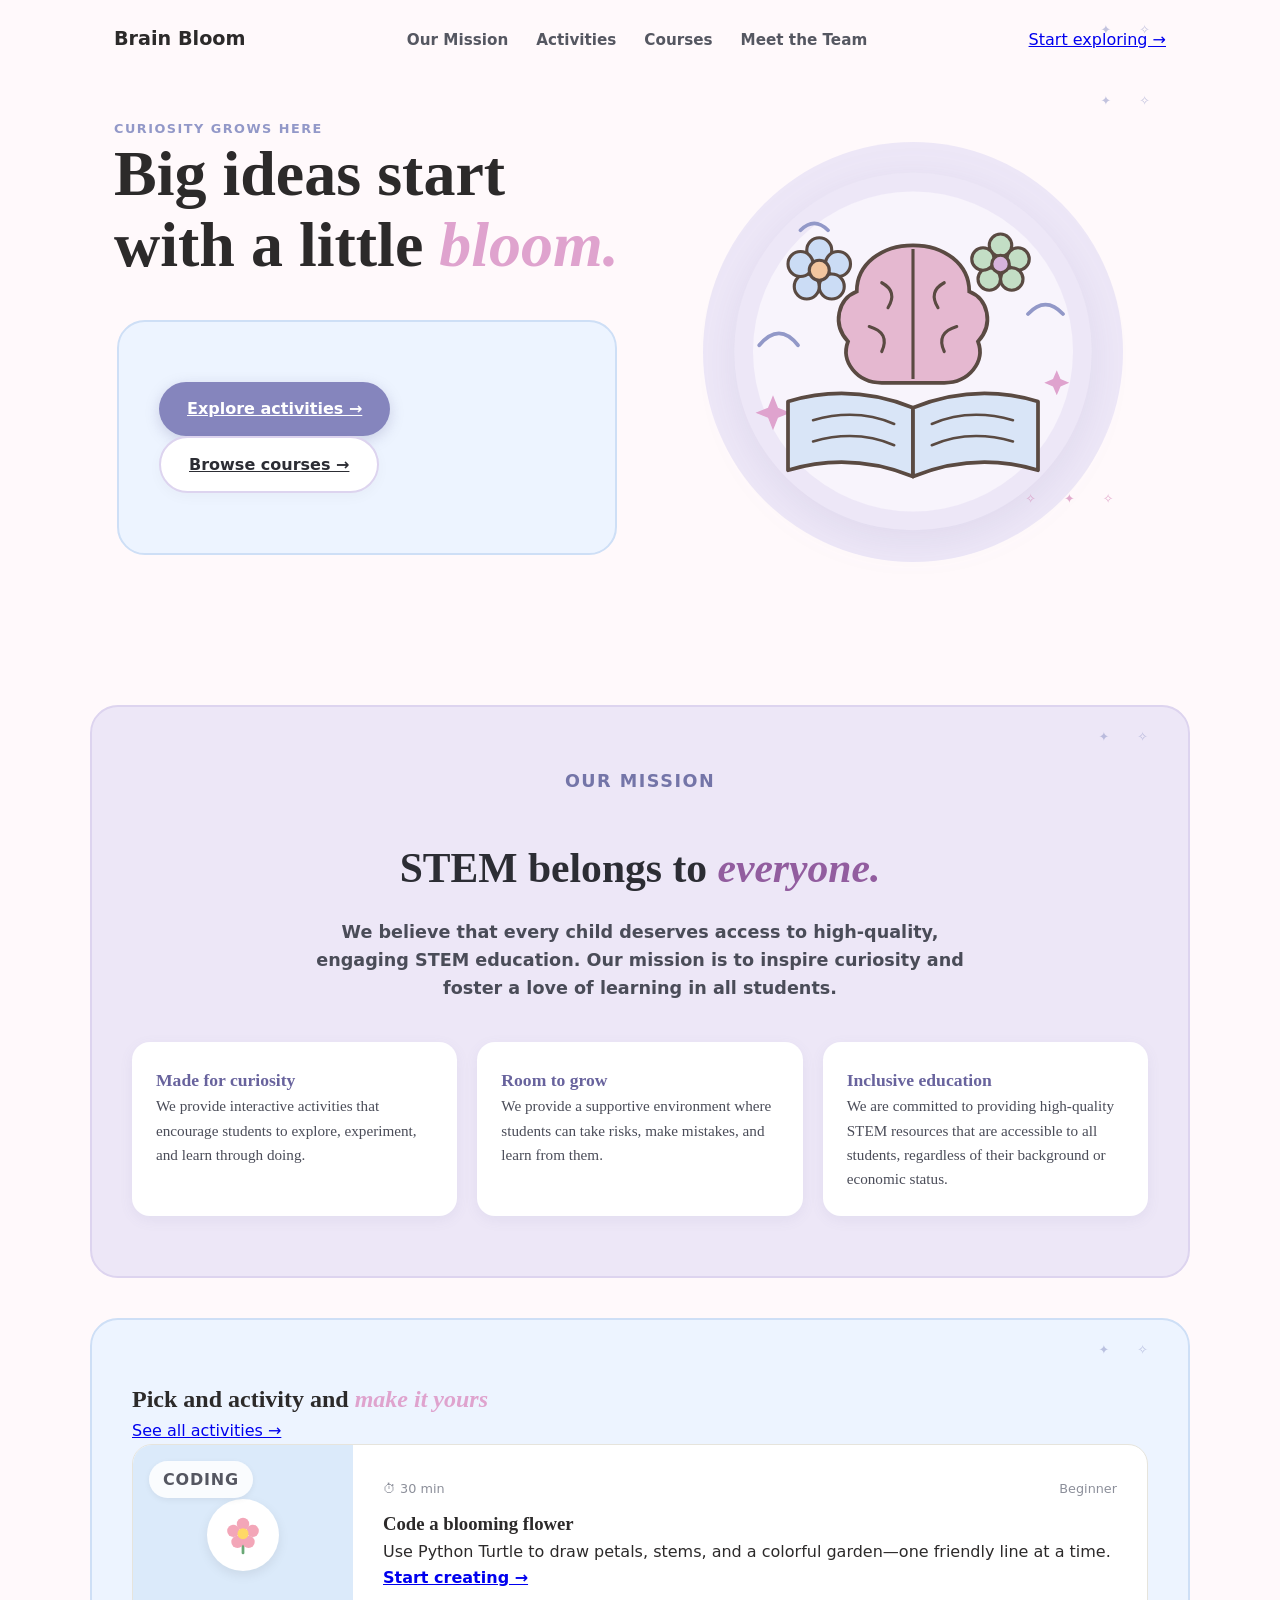
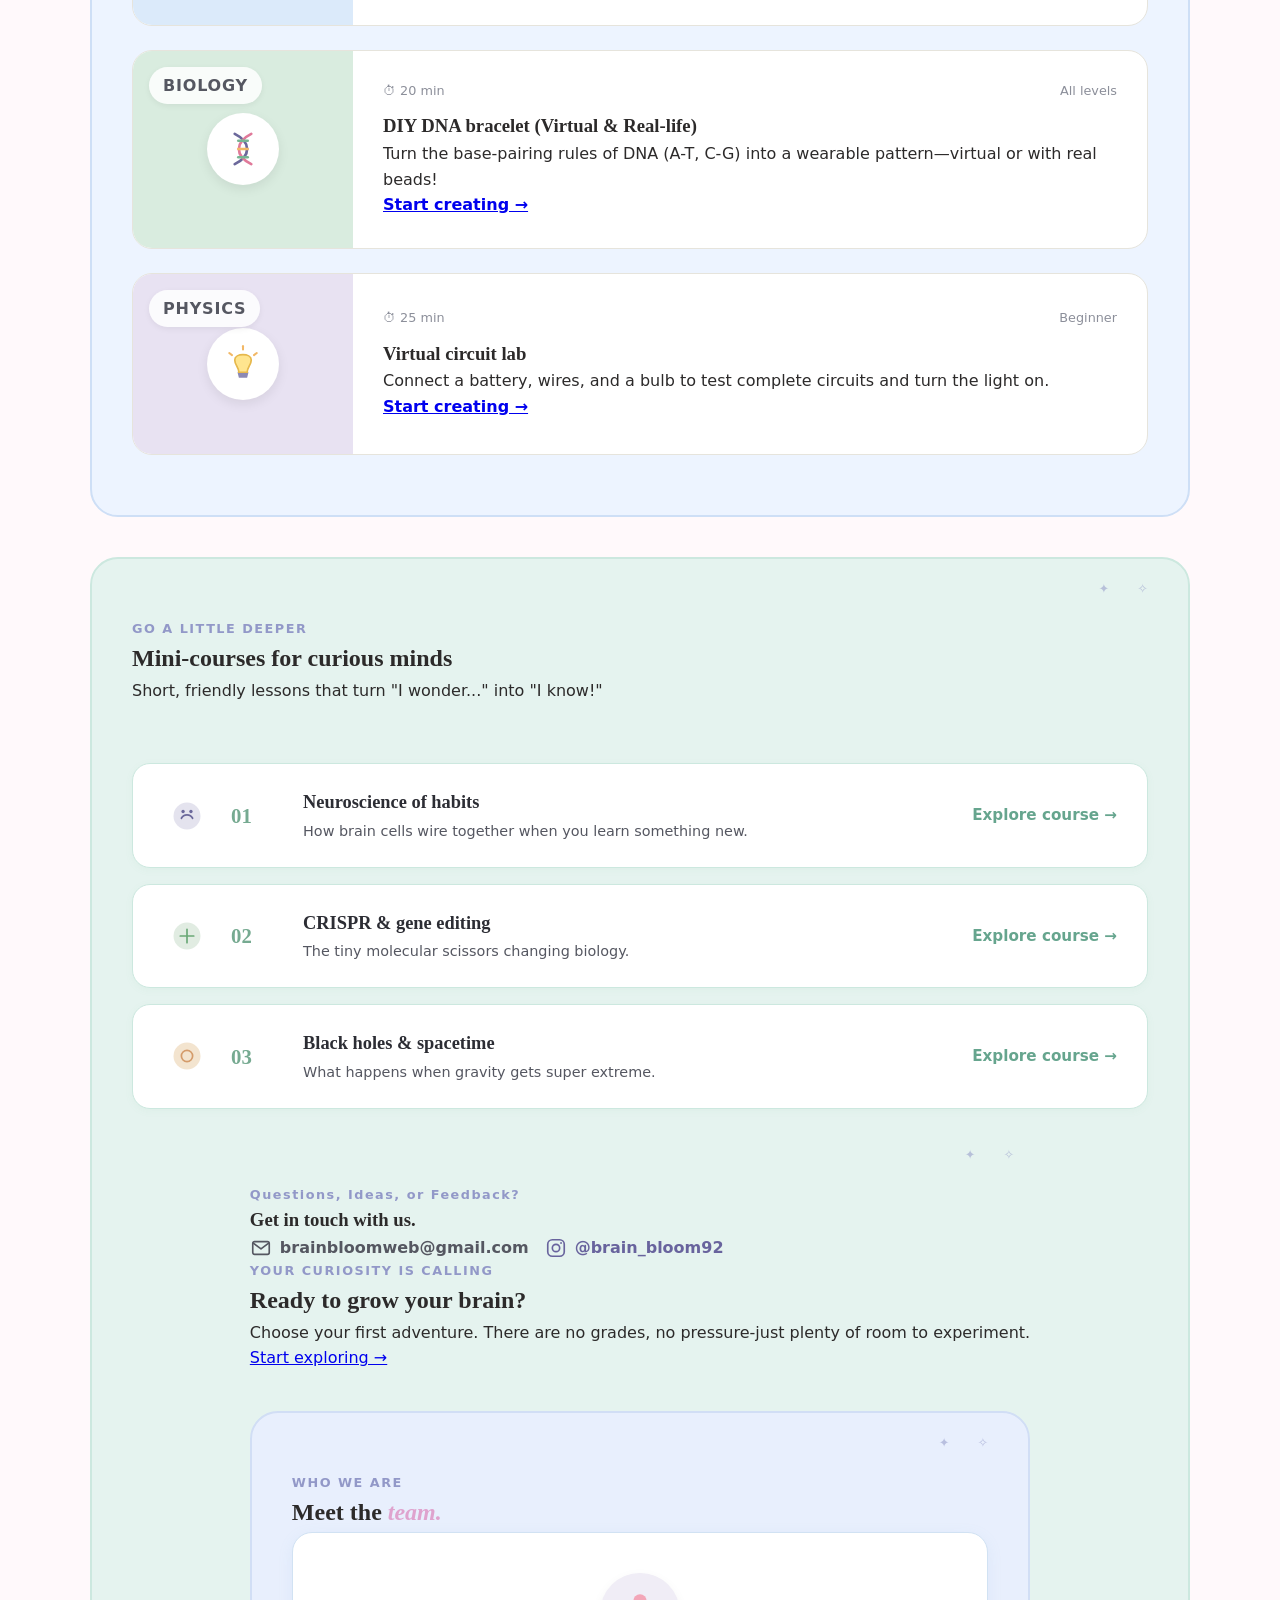
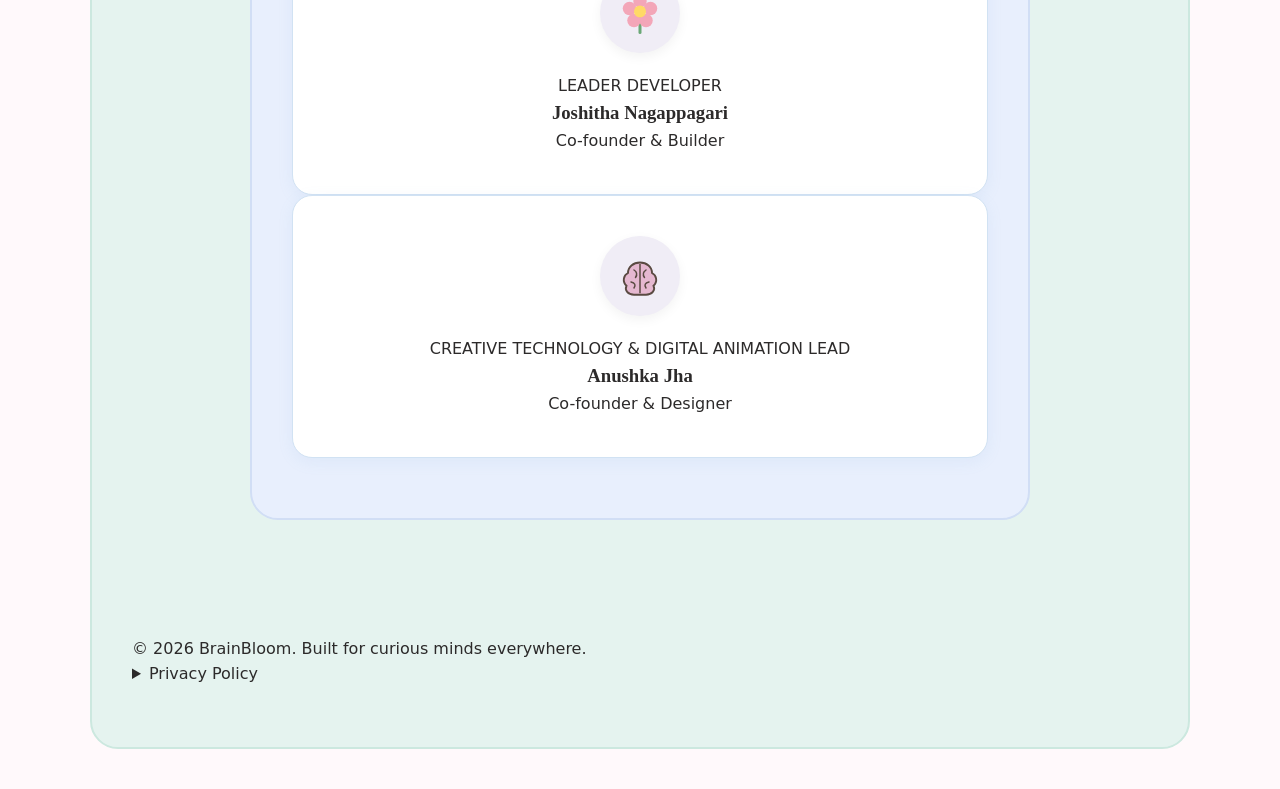
==== commit 06f466be: "Add files via upload" ====
--- a/index.html
+++ b/index.html
@@ -1,879 +1,1055 @@
-<!doctype html>
+<!DOCTYPE html>
 <html lang="en">
-<head>
-  <meta charset="utf-8">
-  <meta name="viewport" content="width=device-width, initial-scale=1">
-  <meta name="theme-color" content="#f8f9fb">
-  <meta name="description" content="Free, hands-on STEM activities and interactive mini courses for high school students and curious minds.">
-  <title>Brain Bloom — explore what you're curious about</title>
-  <style>
-    :root {
-      color-scheme: light;
-      --ink: #293348;
-      --muted: #697486;
-      --paper: #f8f9fb;
-      --white: #fff;
-      --pink: #dce7f3;
-      --pink-deep: #8298bb;
-      --lilac: #e5e1f2;
-      --lilac-deep: #8e88b5;
-      --mint: #dcebe5;
-      --mint-deep: #6f9688;
-      --yellow: #e9e7d7;
-      --line: #e7eaf0;
-      --shadow: 0 16px 45px rgba(51, 67, 95, .08);
-      --round: 24px;
-      font-family: "Trebuchet MS", "Segoe UI", sans-serif;
-    }
-    * { box-sizing: border-box; }
-    html { scroll-behavior: smooth; }
-    body { margin: 0; background: var(--paper); color: var(--ink); }
-    button, a { font: inherit; }
-    button { color: inherit; }
-    a { color: inherit; text-decoration: none; }
-    button:focus-visible, a:focus-visible { outline: 3px solid var(--lilac-deep); outline-offset: 4px; }
-    .site-header { height: 78px; display: flex; align-items: center; border-bottom: 1px solid rgba(231,234,240,.9); background: rgba(248,249,251,.93); position: sticky; top: 0; z-index: 5; backdrop-filter: blur(12px); }
-    .header-inner { width: min(1160px, calc(100% - 48px)); margin: auto; display: flex; align-items: center; justify-content: space-between; gap: 24px; }
-    .brand { display: inline-flex; align-items: center; gap: 10px; font-size: 20px; font-weight: 800; letter-spacing: -.7px; white-space: nowrap; }
-    .brand-mark { width: 36px; height: 36px; border-radius: 13px; background: #dcebe5; display: grid; place-items: center; font-size: 20px; }
-    .main-nav { display: flex; align-items: center; gap: 34px; }
-    .nav-link { color: var(--muted); font-size: 14px; font-weight: 700; padding: 10px 0; border: 0; background: none; cursor: pointer; }
-    .nav-link:hover, .nav-link.active { color: var(--ink); }
-    .nav-link.active { box-shadow: inset 0 -2px var(--mint-deep); }
-    .header-cta, .button { display: inline-flex; align-items: center; justify-content: center; gap: 8px; border: 0; border-radius: 999px; padding: 13px 20px; background: var(--ink); color: white; font-weight: 700; font-size: 14px; cursor: pointer; transition: transform .2s, box-shadow .2s, background .2s; }
-    .header-cta:hover, .button:hover { transform: translateY(-2px); box-shadow: 0 8px 18px rgba(48,43,67,.15); }
-    .button:disabled { opacity: .52; cursor: not-allowed; transform: none; box-shadow: none; }
-    .button.soft { color: var(--ink); background: white; border: 1px solid var(--line); }
-    .button.pink { color: #354960; background: #dce7f3; }
-    .button.lilac { color: #454362; background: #e5e1f2; }
-    .button.small { padding: 10px 15px; font-size: 13px; }
-    .hero { width: min(1160px, calc(100% - 48px)); min-height: 510px; margin: 0 auto; padding: 62px 0 72px; display: grid; grid-template-columns: 1.05fr .95fr; align-items: center; gap: 40px; }
-    .eyebrow { display: inline-flex; align-items: center; gap: 8px; color: #687d77; font-size: 12px; font-weight: 800; letter-spacing: 1.25px; text-transform: uppercase; }
-    .eyebrow .dot { width: 8px; height: 8px; border-radius: 50%; background: #87ab9c; }
-    h1, h2, h3, p { margin-top: 0; }
-    h1 { font-size: clamp(46px, 6vw, 72px); line-height: 1.02; letter-spacing: -4px; margin: 20px 0; max-width: 560px; }
-    h1 span { color: #7888ad; }
-    .hero-copy { max-width: 485px; color: var(--muted); font-size: 17px; line-height: 1.75; margin: 0 0 27px; }
-    .hero-actions { display: flex; gap: 12px; flex-wrap: wrap; }
-    .hero-note { margin-top: 18px; font-size: 12px; color: #898494; }
-    .hero-art { min-height: 356px; position: relative; display: grid; place-items: center; }
-    .art-orbit { position: absolute; width: 360px; height: 360px; border: 1px dashed #d8dfe9; border-radius: 50%; }
-    .art-sun { position: absolute; width: 285px; height: 285px; border-radius: 45% 55% 48% 52%; background: #e1e9f1; transform: rotate(-8deg); }
-    .art-blob { position: absolute; width: 208px; height: 224px; border-radius: 54% 46% 54% 46%; background: #e2def0; transform: rotate(15deg); right: 28px; top: 5px; opacity: .9; }
-    .art-blob.mint { width: 125px; height: 125px; right: 42px; top: auto; bottom: 16px; background: #cce8d8; transform: rotate(-12deg); }
-    .art-flower { position: relative; z-index: 1; width: 218px; height: 244px; filter: drop-shadow(0 12px 12px rgba(65,79,96,.12)); }
-    .floating-note { position: absolute; z-index: 2; background: rgba(255,255,255,.92); box-shadow: var(--shadow); border-radius: 16px; padding: 12px 15px; font-size: 12px; font-weight: 700; }
-    .floating-note.one { top: 43px; left: 0; transform: rotate(-5deg); }
-    .floating-note.two { bottom: 42px; right: 0; transform: rotate(4deg); }
-    .floating-note span { font-size: 19px; margin-right: 7px; vertical-align: middle; }
-    .trust-strip { border-top: 1px solid #e7eaf0; border-bottom: 1px solid #e7eaf0; background: #fff; }
-    .trust-inner { width: min(1160px, calc(100% - 48px)); margin: auto; padding: 20px 0; display: flex; align-items: center; justify-content: center; gap: 44px; color: #817c8d; font-size: 13px; flex-wrap: wrap; }
-    .trust-inner strong { color: var(--ink); font-size: 14px; }
-    .trust-item { display: flex; align-items: center; gap: 9px; }
-    .section { width: min(1160px, calc(100% - 48px)); margin: auto; padding: 82px 0; }
-    .section-heading { display: flex; justify-content: space-between; align-items: end; gap: 24px; margin-bottom: 30px; }
-    .section-heading h2 { font-size: clamp(30px, 4vw, 42px); letter-spacing: -1.8px; margin: 10px 0 9px; }
-    .section-heading p { margin: 0; color: var(--muted); font-size: 15px; line-height: 1.6; }
-    .text-link { border: 0; background: none; color: #647b75; font-weight: 800; cursor: pointer; padding: 8px 0; white-space: nowrap; }
-    .text-link:hover { color: var(--lilac-deep); }
-    .card-grid { display: grid; grid-template-columns: repeat(3, 1fr); gap: 20px; }
-    .learning-card { background: white; border: 1px solid #e7eaf0; border-radius: var(--round); overflow: hidden; transition: transform .2s, box-shadow .2s; }
-    .learning-card:hover { transform: translateY(-5px); box-shadow: var(--shadow); }
-    .card-art { min-height: 190px; display: grid; place-items: center; position: relative; overflow: hidden; }
-    .card-art.flower-bg { background: #e4eaf2; }
-    .card-art.brain-bg { background: #e7e3f1; }
-    .card-art.space-bg { background: #dfebe5; }
-    .card-art.dna-bg { background: #e3e9df; }
-    .card-art.plane-bg { background: #e1eaf0; }
-    .art-label { position: absolute; top: 15px; left: 15px; border-radius: 99px; background: rgba(255,255,255,.8); padding: 7px 11px; font-size: 10px; font-weight: 800; color: #5d5869; letter-spacing: .4px; }
-    .flower-emoji { font-size: 94px; filter: drop-shadow(0 9px 9px rgba(55,68,84,.1)); transform: rotate(-9deg); }
-    .brain-emoji { font-size: 91px; filter: drop-shadow(0 9px 9px rgba(95,61,68,.1)); }
-    .space-emoji { font-size: 94px; filter: drop-shadow(0 9px 9px rgba(95,61,68,.1)); transform: rotate(-8deg); }
-    .card-body { padding: 20px 21px 22px; }
-    .card-meta { color: #938b9a; text-transform: uppercase; letter-spacing: .8px; font-size: 10px; font-weight: 800; margin-bottom: 9px; }
-    .card-body h3 { font-size: 19px; letter-spacing: -.45px; margin: 0 0 8px; }
-    .card-body p { min-height: 45px; color: var(--muted); font-size: 13px; line-height: 1.65; margin-bottom: 18px; }
-    .card-footer { display: flex; justify-content: space-between; align-items: center; gap: 8px; }
-    .duration { color: #8a8491; font-size: 11px; font-weight: 700; }
-    .how-section { background: #eef2f3; }
-    .how-inner { width: min(1160px, calc(100% - 48px)); margin: auto; padding: 70px 0; }
-    .how-inner > .section-heading { margin-bottom: 38px; }
-    .steps { display: grid; grid-template-columns: repeat(3, 1fr); gap: 34px; }
-    .step { display: flex; gap: 16px; }
-    .step-number { flex: 0 0 38px; width: 38px; height: 38px; border-radius: 14px; background: white; display: grid; place-items: center; font-weight: 800; color: #bd7186; }
-    .step h3 { font-size: 16px; margin: 2px 0 7px; }
-    .step p { font-size: 13px; line-height: 1.65; color: var(--muted); margin: 0; }
-    .newsletter { margin: 72px auto; width: min(1160px, calc(100% - 48px)); background: #f3eaf8; border-radius: 30px; padding: 42px 48px; display: flex; justify-content: space-between; align-items: center; gap: 24px; }
-    .newsletter h2 { font-size: 29px; letter-spacing: -1px; margin: 0 0 8px; }
-    .newsletter p { margin: 0; color: var(--muted); font-size: 14px; }
-    .free-badge { display: inline-flex; margin-top: 13px; color: #695879; background: white; border-radius: 99px; padding: 7px 11px; font-size: 11px; font-weight: 800; }
-    .footer { border-top: 1px solid var(--line); padding: 25px 0; }
-    .footer-inner { width: min(1160px, calc(100% - 48px)); margin: auto; display: flex; justify-content: space-between; gap: 18px; align-items: center; color: #8c8794; font-size: 12px; }
-    .footer .brand { color: var(--ink); font-size: 15px; }
-    .footer .brand-mark { width: 29px; height: 29px; font-size: 16px; border-radius: 10px; }
-    .team-section { background: #fff; border-top: 1px solid var(--line); }
-    .team-grid { display: grid; grid-template-columns: repeat(2, 1fr); gap: 18px; margin-top: 28px; }
-    .team-card { padding: 25px; background: #f4f6f8; border: 1px solid var(--line); border-radius: 20px; }
-    .team-avatar { width: 70px; height: 70px; border-radius: 22px; background: #e1e7ef; display: grid; place-items: center; margin-bottom: 18px; }
-    .team-avatar svg { width: 60px; height: 60px; overflow: visible; }
-    .team-card:nth-child(2) .team-avatar { background: #e3ebe5; }
-    .team-card h3 { margin: 0 0 6px; font-size: 19px; }
-    .team-card .team-role { color: #607f75; font-size: 12px; font-weight: 800; margin-bottom: 10px; }
-    .team-card p { color: var(--muted); line-height: 1.65; margin: 0; font-size: 13px; }
-    .team-social { display: flex; align-items: center; gap: 8px; margin: 23px 0 0; color: var(--muted); font-size: 13px; }
-    .instagram-link { display: inline-flex; align-items: center; gap: 8px; color: #536e68; font-weight: 800; text-decoration: underline; text-decoration-color: #b7c9c2; text-underline-offset: 3px; }
-    .instagram-link:hover { color: #52677c; }
-    .instagram-icon { width: 18px; height: 18px; flex: 0 0 18px; }
-    .footer-social { display: inline-flex; align-items: center; gap: 7px; white-space: nowrap; }
-    .footer-social .instagram-icon { width: 16px; height: 16px; flex-basis: 16px; }
-    .course-preview { background: #f0eff6; }
-    .view { display: none; }
-    .view.active { display: block; }
-    .catalog-top { background: #e9eef2; padding: 54px 0 45px; }
-    .catalog-inner { width: min(1160px, calc(100% - 48px)); margin: auto; }
-    .catalog-inner h1 { font-size: clamp(38px, 5vw, 54px); margin: 13px 0 12px; letter-spacing: -2px; }
-    .catalog-inner > p { color: var(--muted); margin: 0; line-height: 1.7; }
-    .catalog-content { width: min(1160px, calc(100% - 48px)); margin: auto; padding: 45px 0 80px; }
-    .filter-row { display: flex; gap: 9px; margin-bottom: 25px; flex-wrap: wrap; }
-    .filter-chip { border: 1px solid var(--line); background: white; padding: 9px 14px; border-radius: 99px; cursor: pointer; color: var(--muted); font-size: 12px; font-weight: 700; }
-    .filter-chip.selected { color: white; background: var(--ink); border-color: var(--ink); }
-    .lesson-overlay { position: fixed; z-index: 10; inset: 0; background: var(--paper); display: none; align-items: stretch; justify-content: stretch; padding: 0; }
-    .lesson-overlay.open { display: flex; }
-    .lesson-window { background: var(--paper); width: 100%; height: 100%; overflow: auto; }
-    .lesson-top { display: flex; justify-content: space-between; align-items: center; padding: 16px max(24px, calc((100vw - 1180px) / 2)); border-bottom: 1px solid var(--line); position: sticky; top: 0; z-index: 2; background: rgba(248,249,251,.97); }
-    .lesson-brand { display: flex; align-items: center; gap: 11px; font-weight: 800; font-size: 13px; }
-    .progress-track { width: 145px; height: 6px; background: #eee7ec; border-radius: 99px; overflow: hidden; }
-    .progress-fill { height: 100%; width: 0; background: #849b90; transition: width .25s; }
-    .close-button { border: 0; background: white; width: 34px; height: 34px; border-radius: 50%; font-size: 19px; cursor: pointer; }
-    .lesson-content { width: min(1040px, calc(100% - 48px)); min-height: calc(100vh - 72px); margin: 0 auto; padding: 42px 0 64px; }
-    .lesson-content h2 { font-size: clamp(27px, 4vw, 38px); letter-spacing: -1.2px; margin: 10px 0 12px; }
-    .lesson-content > p { color: var(--muted); line-height: 1.8; max-width: 850px; font-size: 16px; }
-    .lesson-content h3 { margin: 23px 0 8px; font-size: 19px; }
-    .lesson-content ul, .lesson-content ol { color: var(--muted); line-height: 1.8; padding-left: 24px; }
-    .lesson-content .lesson-age { display: inline-flex; margin: 0 0 12px; padding: 6px 10px; border-radius: 99px; background: #e5eaf0; color: #586c7e; font-size: 11px; font-weight: 800; }
-    .lesson-content .learning-note { border-left: 3px solid #8aa89b; padding: 12px 15px; margin: 16px 0; border-radius: 0 12px 12px 0; background: #edf2ef; color: #53665e; font-size: 14px; line-height: 1.65; }
-    .lesson-actions { display: flex; justify-content: space-between; gap: 10px; margin-top: 25px; align-items: center; }
-    .slide-count { color: #918a98; font-size: 12px; }
-    .interactive-panel { margin-top: 24px; border-radius: 20px; background: white; border: 1px solid var(--line); padding: 24px; }
-    .flower-lab { display: grid; grid-template-columns: 1fr 1fr; gap: 22px; align-items: center; }
-    .flower-preview { background: #edf1f5; border-radius: 17px; min-height: 230px; display: grid; place-items: center; overflow: hidden; }
-    .flower-preview svg { width: 180px; height: 210px; }
-    .controls label { display: block; font-size: 12px; font-weight: 800; margin: 12px 0 7px; }
-    .controls select { width: 100%; padding: 10px 11px; border: 1px solid var(--line); border-radius: 10px; background: #fffdfb; color: var(--ink); }
-    .code-snippet { padding: 13px; border-radius: 12px; margin: 13px 0 0; background: #322d43; color: #f5eaf2; font: 12px/1.7 Consolas, monospace; overflow-x: auto; }
-    .brain-lab { display: grid; grid-template-columns: 1fr 1fr; gap: 20px; align-items: center; }
-    .brain-map { border-radius: 17px; min-height: 220px; background: #eeecf5; display: grid; place-items: center; position: relative; }
-    .brain-map .brain-big { font-size: 95px; }
-    .brain-pin { position: absolute; border: 0; border-radius: 99px; background: white; padding: 7px 10px; box-shadow: 0 3px 12px #49366b18; font-size: 11px; font-weight: 800; cursor: pointer; }
-    .brain-pin:hover, .brain-pin.selected { background: #dce6e1; }
-    .brain-pin.p1 { top: 24px; left: 15px; }
-    .brain-pin.p2 { top: 30px; right: 13px; }
-    .brain-pin.p3 { bottom: 24px; right: 20px; }
-    .brain-info { min-height: 170px; padding: 18px; border-radius: 16px; background: #f8f9fb; }
-    .planet-grid { display: grid; grid-template-columns: repeat(4, 1fr); gap: 9px; margin-top: 15px; }
-    .planet-button { border: 1px solid var(--line); background: #fff; border-radius: 13px; padding: 11px 7px; cursor: pointer; font-size: 12px; font-weight: 700; }
-    .planet-button:hover, .planet-button.selected { background: #e8e6f1; border-color: #c4bfd9; }
-    .planet-button span { display: block; font-size: 22px; margin-bottom: 4px; }
-    .planet-info { min-height: 74px; padding: 13px; margin-top: 12px; background: #f8f9fb; border-radius: 13px; color: var(--muted); font-size: 13px; line-height: 1.6; }
-    .base-buttons { display: flex; flex-wrap: wrap; gap: 9px; margin-top: 15px; }
-    .base-button { border: 1px solid var(--line); background: white; border-radius: 12px; padding: 10px 13px; cursor: pointer; font-weight: 800; }
-    .base-button:hover { background: #edf1f5; }
-    .base-button span { display: block; color: var(--muted); font-size: 10px; font-weight: 500; }
-    .sequence-display, .trial-results { background: #f7f8fa; padding: 13px; border-radius: 12px; color: var(--muted); font: 13px/1.8 Consolas, monospace; overflow-wrap: anywhere; }
-    .trial-controls { display: grid; grid-template-columns: 1fr 1fr auto; align-items: end; gap: 11px; margin: 14px 0; }
-    .trial-controls label { font-size: 12px; font-weight: 800; }
-    .trial-controls select, .trial-controls input { display: block; width: 100%; padding: 10px; margin-top: 6px; border: 1px solid var(--line); border-radius: 10px; background: #fff; color: var(--ink); }
-    .lab-hint { color: var(--muted); font-size: 13px; line-height: 1.6; margin: 9px 0; }
-    .code-workspace { display: grid; grid-template-columns: 1fr 1fr; gap: 16px; margin-top: 18px; }
-    .code-workspace textarea { min-height: 145px; width: 100%; resize: vertical; padding: 14px; border: 1px solid #454b60; border-radius: 13px; background: #293348; color: #eff2fa; font: 14px/1.8 Consolas, monospace; }
-    .code-workspace .code-preview { min-height: 145px; border-radius: 13px; background: #f8f9fb; display: grid; place-items: center; }
-    .code-workspace .code-preview svg { height: 140px; width: 140px; }
-    .code-workspace .code-actions { display: flex; align-items: center; gap: 12px; margin-top: 10px; flex-wrap: wrap; }
-    .folding-diagrams { display: grid; grid-template-columns: 1fr 1fr; gap: 15px; margin: 18px 0; }
-    .fold-card { border: 1px solid var(--line); background: #fff; border-radius: 16px; padding: 15px; }
-    .fold-card svg { width: 100%; height: 120px; display: block; background: #f3f6f8; border-radius: 10px; margin-bottom: 9px; }
-    .fold-card h4 { margin: 5px 0; }
-    .fold-card p, .fold-card ol { color: var(--muted); font-size: 13px; line-height: 1.65; }
-    .data-table { width: 100%; border-collapse: collapse; margin: 14px 0; font-size: 13px; }
-    .data-table th, .data-table td { border: 1px solid var(--line); padding: 10px; text-align: left; }
-    .data-table th { background: #eef2f4; }
-    .bead-chain { display: flex; gap: 7px; flex-wrap: wrap; min-height: 36px; align-items: center; margin: 12px 0; }
-    .bead { width: 28px; height: 28px; border-radius: 50%; display: grid; place-items: center; color: #263246; font-size: 11px; font-weight: 800; }
-    .bead-A { background: #a9c9a9; }.bead-T { background: #a9bfd7; }.bead-C { background: #b7afd2; }.bead-G { background: #ded3a5; }
-    .strand-result { margin-top: 13px; padding: 14px; border-radius: 12px; background: #f4f6f7; color: var(--muted); font-size: 13px; line-height: 1.7; }
-    .circuit-sim { display: grid; grid-template-columns: 1fr 1fr; align-items: center; gap: 18px; }
-    .circuit-sim svg { width: 100%; max-height: 190px; background: #f4f6f7; border-radius: 14px; }
-    .circuit-bulb { fill: #cdd3d7; transition: fill .2s, filter .2s; }
-    .circuit-bulb.lit { fill: #f0d98b; filter: drop-shadow(0 0 13px #e8cd70); }
-    .quiz-progress { color: var(--muted); font-size: 12px; margin: 8px 0 16px; }
-    .quiz-feedback { min-height: 23px; font-size: 13px; font-weight: 700; color: #578163; margin: 12px 0 0; }
-    .badge-card { max-width: 560px; margin: 22px auto; border: 2px solid #c6d4cc; border-radius: 24px; background: linear-gradient(140deg,#f6f8f4,#e7edf2); padding: 28px; text-align: center; }
-    .badge-card .badge-icon { font-size: 58px; }
-    .badge-card h3 { font-size: 24px; margin: 9px 0; }
-    .badge-actions { display: flex; justify-content: center; gap: 10px; flex-wrap: wrap; margin-top: 18px; }
-    .badge-popup { position: fixed; z-index: 20; inset: 0; display: grid; place-items: center; padding: 20px; background: rgba(35,45,62,.5); }
-    .badge-popup-card { width: min(470px, 100%); padding: 27px; border-radius: 24px; border: 1px solid #d9e0dc; background: #fbfcfa; box-shadow: 0 24px 80px rgba(32,43,59,.22); text-align: center; }
-    .badge-popup-card h2 { margin: 7px 0; font-size: 31px; }
-    .badge-popup-card p { color: var(--muted); line-height: 1.6; }
-    #worksheet-print { display: none; }
-    @media print {
-      body > *:not(#worksheet-print) { display: none !important; }
-      body > #worksheet-print { display: block !important; width: 100%; padding: 20px; color: #111; font: 12pt/1.6 Georgia, serif; }
-      #worksheet-print h1 { font-size: 26pt; letter-spacing: 0; }
-      #worksheet-print h2 { margin-top: 22px; font-size: 16pt; }
-      #worksheet-print .write-lines { height: 82px; border-bottom: 1px solid #999; margin: 8px 0; }
-      #worksheet-print table { width: 100%; border-collapse: collapse; }
-      #worksheet-print th, #worksheet-print td { border: 1px solid #555; padding: 8px; text-align: left; }
-    }
-    .brain-info h3 { font-size: 18px; margin: 0 0 8px; }
-    .brain-info p { color: var(--muted); font-size: 13px; line-height: 1.7; margin: 0; }
-    .quiz-options { display: grid; grid-template-columns: 1fr 1fr; gap: 10px; margin-top: 17px; }
-    .quiz-option { border: 1px solid var(--line); border-radius: 13px; padding: 13px; text-align: left; background: white; cursor: pointer; font-size: 13px; }
-    .quiz-option:hover { border-color: #c4aedf; background: #fbf8ff; }
-    .quiz-option.correct { border-color: #80b393; background: #edf8f0; }
-    .quiz-option.incorrect { border-color: #e5a0a0; background: #fff1f1; }
-    .quiz-feedback { min-height: 21px; font-size: 12px; font-weight: 700; color: #578163; margin: 12px 0 0; }
-    @media (max-width: 780px) {
-      .main-nav { gap: 16px; }
-      .header-inner { width: min(100% - 32px, 1160px); }
-      .hero { width: min(100% - 40px, 620px); grid-template-columns: 1fr; padding-top: 52px; gap: 10px; }
-      .hero-art { min-height: 315px; }
-      .art-orbit { width: 310px; height: 310px; }
-      .art-sun { width: 250px; height: 250px; }
-      .art-blob { right: calc(50% - 190px); }
-      .art-blob.mint { right: calc(50% - 180px); }
-      .floating-note.one { left: 5%; }
-      .floating-note.two { right: 3%; }
-      .card-grid { grid-template-columns: repeat(2, 1fr); }
-      .steps { gap: 20px; }
-      .section, .trust-inner, .how-inner, .newsletter, .footer-inner, .catalog-inner, .catalog-content { width: min(100% - 40px, 1160px); }
-    }
-    @media (max-width: 560px) {
-      .site-header { height: 68px; }
-      .header-inner { gap: 10px; }
-      .brand { font-size: 18px; }
-      .brand-mark { width: 32px; height: 32px; }
-      .main-nav { gap: 12px; }
-      .nav-link { font-size: 12px; }
-      .header-cta { display: none; }
-      .hero { padding-top: 43px; }
-      h1 { letter-spacing: -2.5px; }
-      .hero-copy { font-size: 15px; }
-      .hero-art { min-height: 280px; }
-      .art-orbit { width: 260px; height: 260px; }
-      .art-sun { width: 213px; height: 213px; }
-      .art-flower { transform: scale(.82); }
-      .art-blob { width: 150px; height: 170px; right: calc(50% - 150px); }
-      .art-blob.mint { width: 95px; height: 95px; right: calc(50% - 145px); }
-      .floating-note { padding: 9px 11px; font-size: 10px; }
-      .trust-inner { justify-content: flex-start; gap: 14px 22px; font-size: 11px; }
-      .trust-inner strong { width: 100%; }
-      .section { padding: 58px 0; }
-      .section-heading { align-items: start; flex-direction: column; gap: 12px; }
-      .card-grid { grid-template-columns: 1fr; }
-      .card-art { min-height: 180px; }
-      .card-body p { min-height: 0; }
-      .steps { grid-template-columns: 1fr; gap: 23px; }
-      .team-grid { grid-template-columns: 1fr; }
-      .planet-grid { grid-template-columns: repeat(2, 1fr); }
-      .trial-controls { grid-template-columns: 1fr 1fr; }
-      .trial-controls .button { grid-column: 1 / -1; }
-      .newsletter { padding: 30px 24px; align-items: flex-start; flex-direction: column; margin: 48px auto; }
-      .newsletter h2 { font-size: 25px; }
-      .footer-inner { align-items: flex-start; flex-direction: column; }
-      .catalog-top { padding: 42px 0 35px; }
-      .flower-lab, .brain-lab, .code-workspace, .circuit-sim { grid-template-columns: 1fr; }
-      .folding-diagrams { grid-template-columns: 1fr; }
-      .lesson-content { width: calc(100% - 36px); padding-top: 28px; }
-      .flower-preview { min-height: 190px; }
-      .flower-preview svg { height: 175px; }
-      .lesson-top { padding: 13px 15px; }
-      .progress-track { width: 85px; }
-      .lesson-content { padding-top: 24px; }
-      .quiz-options { grid-template-columns: 1fr; }
-    }
-    @media (prefers-reduced-motion: reduce) {
-      *, *::before, *::after { scroll-behavior: auto !important; transition-duration: .01ms !important; animation-duration: .01ms !important; }
-    }
-  </style>
-</head>
-<body>
-  <header class="site-header">
-    <div class="header-inner">
-      <a class="brand" href="#" aria-label="Brain Bloom home" data-view="home"><span class="brand-mark" aria-hidden="true">🌼</span> Brain Bloom</a>
-      <nav class="main-nav" aria-label="Main navigation">
-        <button class="nav-link" data-view="activities">Activities</button>
-        <button class="nav-link" data-view="courses">Courses</button>
-        <a class="nav-link" href="#meet-the-team" id="team-link">Meet the team</a>
-      </nav>
-      <button class="header-cta" data-view="activities">Let's explore <span aria-hidden="true">↗</span></button>
+    <head></title>
+        <meta charset="UTF-8">
+        <meta name="viewport" content="width=device-width, initial-scale=1.0">
+        <title>BrainBloom</title>
+        <link rel="stylesheet" href="style.css">
+    </head>
+    <body>
+        <header>
+    <div class="logo">Brain Bloom</div>
+    <nav>
+        <ul>
+            <li><a href="#mission">Our Mission</a></li>
+            <li><a href="#activities">Activities</a></li>
+            <li><a href="#courses">Courses</a></li>
+            <li><a href="#team">Meet the Team</a></li>
+        </ul>
+    </nav>
+    <a href="#activities" class="nav-cta">Start exploring →</a>
+</header>
+        <section class="hero">
+            <!-- Left Side: Text and buttons -->
+            <div class="hero-text">
+                <p class="tagline">CURIOSITY GROWS HERE</p>
+                <h1>Big ideas start with a little <em>bloom.</em></h1>
+                <p class="Free, playful STEM activities and mini-courses for curious minds who love to make, question, and discover.</p>
+
+                  <div class="hero-buttons">
+    <a href="#activities" class="hero-btn primary">Explore activities →</a>
+    <a href="#courses" class="hero-btn secondary">Browse courses →</a>
+                       </div>
+            </div>
+
+            <!-- Right Side: Illustration -->
+            <div class="hero-image">
+    <!-- Custom Brain Bloom SVG Illustration -->
+    <svg viewBox="0 0 320 300" width="400" height="375" role="img" aria-label="A smiling brain with flowers growing from an open book" xmlns="http://www.w3.org/2000/svg">
+        <circle cx="160" cy="150" r="143" fill="#ede7f7"/>
+        <circle cx="160" cy="150" r="128" fill="#f8f4fc"/>
+        <path d="M37 145 Q53 126 68 145 M252 120 Q266 105 280 120 M70 53 Q81 42 92 53" fill="none" stroke="#9298c8" stroke-width="3" stroke-linecap="round"/>
+        <path d="M48 185 L52 195 L62 199 L52 203 L48 213 L44 203 L34 199 L44 195 Z M275 165 L278 172 L285 175 L278 178 L275 185 L272 178 L265 175 L272 172 Z" fill="#dfa3ce"/>
+        <!-- Back Flower (Left - Sky Blue) -->
+        <g transform="translate(85, 85)">
+            <circle cx="0" cy="-16" r="10" fill="#cbdcf5" stroke="#5a4a42" stroke-width="2.5"/>
+            <circle cx="15" cy="-5" r="10" fill="#cbdcf5" stroke="#5a4a42" stroke-width="2.5"/>
+            <circle cx="10" cy="13" r="10" fill="#cbdcf5" stroke="#5a4a42" stroke-width="2.5"/>
+            <circle cx="-10" cy="13" r="10" fill="#cbdcf5" stroke="#5a4a42" stroke-width="2.5"/>
+            <circle cx="-15" cy="-5" r="10" fill="#cbdcf5" stroke="#5a4a42" stroke-width="2.5"/>
+            <circle cx="0" cy="0" r="8" fill="#f3c69f" stroke="#5a4a42" stroke-width="2.5"/>
+        </g>
+        <!-- Back Flower (Right - Mint) -->
+        <g transform="translate(230, 80)">
+            <circle cx="0" cy="-15" r="9" fill="#c3dec5" stroke="#5a4a42" stroke-width="2.5"/>
+            <circle cx="14" cy="-4" r="9" fill="#c3dec5" stroke="#5a4a42" stroke-width="2.5"/>
+            <circle cx="9" cy="12" r="9" fill="#c3dec5" stroke="#5a4a42" stroke-width="2.5"/>
+            <circle cx="-9" cy="12" r="9" fill="#c3dec5" stroke="#5a4a42" stroke-width="2.5"/>
+            <circle cx="-14" cy="-4" r="9" fill="#c3dec5" stroke="#5a4a42" stroke-width="2.5"/>
+            <circle cx="0" cy="0" r="7" fill="#d7b3dc" stroke="#5a4a42" stroke-width="2.5"/>
+        </g>
+        <!-- Pink Brain -->
+        <path d="M160 65 C135 65, 115 80, 115 102 C100 108, 95 128, 108 142 C102 158, 115 175, 135 175 L185 175 C205 175, 218 158, 212 142 C225 128, 220 108, 205 102 C205 80, 185 65, 160 65 Z" fill="#e5b8d0" stroke="#5a4a42" stroke-width="3"/>
+        <!-- Brain Squiggles & Center Line -->
+        <line x1="160" y1="68" x2="160" y2="172" stroke="#5a4a42" stroke-width="2.5"/>
+        <path d="M135 95 Q148 102 140 115 M125 130 Q142 135 135 150 M185 95 Q172 102 180 115 M195 130 Q178 135 185 150" fill="none" stroke="#5a4a42" stroke-width="2.5" stroke-linecap="round"/>
+        <!-- Open Book -->
+        <path d="M60 190 Q110 175 160 195 L160 250 Q110 230 60 245 Z" fill="#d9e5f7" stroke="#5a4a42" stroke-width="3" stroke-linejoin="round"/>
+        <path d="M260 190 Q210 175 160 195 L160 250 Q210 230 260 245 Z" fill="#d9e5f7" stroke="#5a4a42" stroke-width="3" stroke-linejoin="round"/>
+        <!-- Book Page Lines -->
+        <path d="M80 205 Q115 195 145 208 M80 222 Q115 212 145 225 M240 205 Q205 195 175 208 M240 222 Q205 212 175 225" fill="none" stroke="#5a4a42" stroke-width="2" stroke-linecap="round"/>
+    </svg>
+</div>
+               
+        </section>
+        <section id="mission" class="mission">
+            <p class="tagline">OUR MISSION</p>
+            <h2>STEM belongs to <em>everyone.</em></h2>
+            <p>We believe that every child deserves access to high-quality, engaging STEM education. Our mission is to inspire curiosity and foster a love of learning in all students.</p>
+
+            <!-- Three Pillars -->
+            <div class="pillars">
+                <div class="pillar">
+                    <h3>Made for curiosity
+                    <p>We provide interactive activities that encourage students to explore, experiment, and learn through doing.</p>
+                </div>
+                <div class="pillar">
+                    <h3>Room to grow
+                    <p>We provide a supportive environment where students can take risks, make mistakes, and learn from them.</p>
+                </div>
+                <div class="pillar">
+                    <h3>Inclusive education
+                    <p>We are committed to providing high-quality STEM resources that are accessible to all students, regardless of their background or economic status.</p>
+                </div>
+        </section>
+        <!-- ACTIVITIES SECTION (ADD MORE ACTIVITIES LATER) -->
+        <section id="activities" class="activities">
+            <div class="section-header">
+                <h2>Pick and activity and <em>make it yours</em></h2>
+                <a href="#all-activities">See all activities &rarr;</a>
+            </div>
+
+            <!-- Container for all 3 cards -->
+            <div class="cards-grid">
+
+               <div class="cards-grid">
+    
+   <div class="cards-grid">
+    
+    <!-- Card 1: Python Flower -->
+    <article class="card" onclick="openModal('python', event)">
+        <div class="card-banner blue">
+            <span class="badge">CODING</span>
+            <div class="card-icon">
+                <svg viewBox="0 0 64 64" width="44" height="44">
+                    <line x1="32" y1="32" x2="32" y2="58" stroke="#6aa876" stroke-width="4" stroke-linecap="round"/>
+                    <circle cx="32" cy="16" r="9" fill="#f3a6b8"/>
+                    <circle cx="46" cy="26" r="9" fill="#f3a6b8"/>
+                    <circle cx="40" cy="42" r="9" fill="#f3a6b8"/>
+                    <circle cx="24" cy="42" r="9" fill="#f3a6b8"/>
+                    <circle cx="18" cy="26" r="9" fill="#f3a6b8"/>
+                    <circle cx="32" cy="30" r="8" fill="#ffd966"/>
+                </svg>
+            </div>
+        </div>
+        <div class="card-body">
+            <div class="card-meta-row">
+                <span>⏱ 30 min</span>
+                <span>Beginner</span>
+            </div>
+            <h3>Code a blooming flower</h3>
+            <p>Use Python Turtle to draw petals, stems, and a colorful garden—one friendly line at a time.</p>
+            <a href="javascript:void(0)">Start creating →</a>
+        </div>
+    </article>
+
+    <!-- Card 2: DNA Bracelet -->
+    <article class="card" onclick="openModal('dna', event)">
+        <div class="card-banner mint">
+            <span class="badge">BIOLOGY</span>
+            <div class="card-icon">
+                <svg viewBox="0 0 64 64" width="44" height="44">
+                    <path d="M20 10 C44 22, 44 42, 20 54" fill="none" stroke="#6b689b" stroke-width="4" stroke-linecap="round"/>
+                    <path d="M44 10 C20 22, 20 42, 44 54" fill="none" stroke="#e07a9a" stroke-width="4" stroke-linecap="round"/>
+                    <line x1="25" y1="20" x2="39" y2="20" stroke="#76b593" stroke-width="3.5" stroke-linecap="round"/>
+                    <line x1="25" y1="32" x2="39" y2="32" stroke="#f2b866" stroke-width="3.5" stroke-linecap="round"/>
+                    <line x1="25" y1="44" x2="39" y2="44" stroke="#76b593" stroke-width="3.5" stroke-linecap="round"/>
+                </svg>
+            </div>
+        </div>
+        <div class="card-body">
+            <div class="card-meta-row">
+                <span>⏱ 20 min</span>
+                <span>All levels</span>
+            </div>
+            <h3>DIY DNA bracelet (Virtual & Real-life)</h3>
+            <p>Turn the base-pairing rules of DNA (A-T, C-G) into a wearable pattern—virtual or with real beads!</p>
+            <a href="javascript:void(0)">Start creating →</a>
+        </div>
+    </article>
+
+    <!-- Card 3: Virtual Circuit -->
+    <article class="card" onclick="openModal('circuit', event)">
+        <div class="card-banner lavender">
+            <span class="badge">PHYSICS</span>
+            <div class="card-icon">
+                <svg viewBox="0 0 64 64" width="44" height="44">
+                    <path d="M24 44 L40 44 L38 52 L26 52 Z" fill="#8c89b4"/>
+                    <path d="M20 26 C20 16, 44 16, 44 26 C44 33, 38 37, 38 44 L26 44 C26 37, 20 33, 20 26 Z" fill="#ffe58f" stroke="#e6b84c" stroke-width="2.5"/>
+                    <line x1="32" y1="6" x2="32" y2="11" stroke="#f2b866" stroke-width="3" stroke-linecap="round"/>
+                    <line x1="12" y1="16" x2="16" y2="19" stroke="#f2b866" stroke-width="3" stroke-linecap="round"/>
+                    <line x1="52" y1="16" x2="48" y2="19" stroke="#f2b866" stroke-width="3" stroke-linecap="round"/>
+                </svg>
+            </div>
+        </div>
+        <div class="card-body">
+            <div class="card-meta-row">
+                <span>⏱ 25 min</span>
+                <span>Beginner</span>
+            </div>
+            <h3>Virtual circuit lab</h3>
+            <p>Connect a battery, wires, and a bulb to test complete circuits and turn the light on.</p>
+            <a href="javascript:void(0)">Start creating →</a>
+        </div>
+    </article>
+
+</div>
+</div>
+    </article>
+
+
+            </div>
+            <!-- PLACEHOLDER: Paste interactive Python, DNA, and circuit mini-apps right here later!-->
+        </section>
+
+        <!-- MINI-COURSES SECTION (ADD MORE COURSES LATER) -->
+        <section id="courses" class="courses">
+            <div class="section-header">
+                <div>
+                    <p class="tagline">GO A LITTLE DEEPER</p>
+                    <h2>Mini-courses for curious minds</h2>
+                </div>
+                <p>Short, friendly lessons that turn "I wonder..." into "I know!"</p>
+            </div>
+
+            <!-- COURSE LIST -->
+           <div class="course-list">
+    
+   <div class="course-list">
+    
+    <!-- Course 1 -->
+    <div class="course-item" onclick="openModal('neuro', event)">
+        <div class="course-left">
+            <div class="course-icon">
+                <svg viewBox="0 0 64 64" width="36" height="36">
+                    <circle cx="32" cy="32" r="24" fill="#e4e3ee"/>
+                    <path d="M22 36 C26 28, 38 28, 42 36" fill="none" stroke="#6b689b" stroke-width="3" stroke-linecap="round"/>
+                    <circle cx="25" cy="24" r="3" fill="#6b689b"/>
+                    <circle cx="39" cy="24" r="3" fill="#6b689b"/>
+                </svg>
+            </div>
+            <span class="course-number">01</span>
+            <div class="course-info">
+                <h3>Neuroscience of habits</h3>
+                <p>How brain cells wire together when you learn something new.</p>
+            </div>
+        </div>
+        <a href="javascript:void(0)">Explore course →</a>
     </div>
-  </header>
-
-  <main>
-    <div class="view active" id="home-view">
-      <section class="hero">
+
+    <!-- Course 2 -->
+    <div class="course-item" onclick="openModal('crispr', event)">
+        <div class="course-left">
+            <div class="course-icon">
+                <svg viewBox="0 0 64 64" width="36" height="36">
+                    <circle cx="32" cy="32" r="24" fill="#e1ece2"/>
+                    <path d="M20 32 L44 32 M32 20 L32 44" stroke="#6aa876" stroke-width="3" stroke-linecap="round"/>
+                </svg>
+            </div>
+            <span class="course-number">02</span>
+            <div class="course-info">
+                <h3>CRISPR & gene editing</h3>
+                <p>The tiny molecular scissors changing biology.</p>
+            </div>
+        </div>
+        <a href="javascript:void(0)">Explore course →</a>
+    </div>
+
+    <!-- Course 3 -->
+    <div class="course-item" onclick="openModal('blackholes', event)">
+        <div class="course-left">
+            <div class="course-icon">
+                <svg viewBox="0 0 64 64" width="36" height="36">
+                    <circle cx="32" cy="32" r="24" fill="#f3e4cf"/>
+                    <circle cx="32" cy="32" r="10" fill="none" stroke="#d49b6a" stroke-width="3"/>
+                </svg>
+            </div>
+            <span class="course-number">03</span>
+            <div class="course-info">
+                <h3>Black holes & spacetime</h3>
+                <p>What happens when gravity gets super extreme.</p>
+            </div>
+        </div>
+        <a href="javascript:void(0)">Explore course →</a>
+    </div>
+
+</div>
+
+
+            <!-- INSTAGRAM & CALL TO ACTION -->
+            <section class="cta-section">
+
+                <!-- Instagram box -->
+                <div class="social-banner">
+                    <div>
+                        <p class="tagline">Questions, Ideas, or Feedback?</p>
+                        <h3>Get in touch with us.</h3>
+                    </div>
+                   <div class="social-links">
+                        <div class="social-contact">
+                            <svg class="social-icon" viewBox="0 0 24 24" aria-hidden="true">
+                                <rect x="3" y="5" width="18" height="14" rx="2"></rect>
+                                <path d="m4 7 8 6 8-6"></path>
+                            </svg>
+                            <span>brainbloomweb@gmail.com</span>
+                        </div>
+                        <a href="https://instagram.com/brain_bloom92" class="social-contact social-link" target="_blank" rel="noopener noreferrer">
+                            <svg class="social-icon" viewBox="0 0 24 24" aria-hidden="true">
+                                <rect x="3" y="3" width="18" height="18" rx="5"></rect>
+                                <circle cx="12" cy="12" r="4"></circle>
+                                <circle class="icon-dot" cx="17.5" cy="6.5" r="1"></circle>
+                            </svg>
+                            <span>@brain_bloom92</span>
+                        </a>
+                    </div>
+                </div>
+
+                <!-- Green Banner -->
+                <div class="grow-banner">
+                    <p class="tagline">YOUR CURIOSITY IS CALLING</p>
+                    <h2>Ready to grow your brain?</h2>
+                    <p>Choose your first adventure. There are no grades, no pressure-just plenty of room to experiment.</p>
+                    <a href="#activities" class="button">Start exploring &rarr;</a>
+                </div>
+                <section class="team" id="team">
+    <div class="section-header">
         <div>
-          <div class="eyebrow"><span class="dot"></span> STEM, made hands-on</div>
-          <h1>Make curiosity<br><span>your thing.</span></h1>
-          <p class="hero-copy">Build, test, and explore the ideas behind science and technology. Brain Bloom brings together hands-on projects and interactive mini courses for high school students and curious minds.</p>
-          <div class="hero-actions">
-            <button class="button" data-view="activities">Explore activities <span aria-hidden="true">→</span></button>
-            <button class="button soft" data-view="courses">Browse mini courses</button>
-          </div>
-          <p class="hero-note">Free to explore · Learn at your own pace · Made for curious minds</p>
-        </div>
-        <div class="hero-art" aria-label="Illustration of a flower blooming">
-          <div class="art-orbit"></div><div class="art-sun"></div><div class="art-blob"></div><div class="art-blob mint"></div>
-          <div class="floating-note one"><span>🧠</span> Wonder more</div>
-          <div class="floating-note two"><span>✨</span> Make it yours</div>
-          <svg class="art-flower" viewBox="0 0 220 250" role="img" aria-label="A flower growing as ideas take shape">
-            <path d="M110 126 C112 168 108 200 110 239" fill="none" stroke="#659879" stroke-width="9" stroke-linecap="round"/>
-            <path d="M109 192 C80 164 57 184 67 201 C79 216 99 204 109 192Z" fill="#8fbd96"/>
-            <path d="M110 184 C139 157 162 177 151 194 C140 207 120 197 110 184Z" fill="#a5cda7"/>
-            <g fill="#a9b7d3">
-              <ellipse cx="110" cy="61" rx="22" ry="39"/><ellipse cx="110" cy="61" rx="22" ry="39" transform="rotate(60 110 100)"/>
-              <ellipse cx="110" cy="61" rx="22" ry="39" transform="rotate(120 110 100)"/><ellipse cx="110" cy="61" rx="22" ry="39" transform="rotate(180 110 100)"/>
-              <ellipse cx="110" cy="61" rx="22" ry="39" transform="rotate(240 110 100)"/><ellipse cx="110" cy="61" rx="22" ry="39" transform="rotate(300 110 100)"/>
-            </g>
-            <circle cx="110" cy="100" r="25" fill="#d5cfad"/><circle cx="102" cy="95" r="3" fill="#4e5360"/><circle cx="118" cy="95" r="3" fill="#4e5360"/>
-            <path d="M104 106 Q110 113 117 106" fill="none" stroke="#725743" stroke-width="2.5" stroke-linecap="round"/>
-          </svg>
-        </div>
-      </section>
-
-      <div class="trust-strip"><div class="trust-inner">
-        <strong>Built for curious minds.</strong>
-        <div class="trust-item"><span>🧪</span> Make and experiment</div>
-        <div class="trust-item"><span>🧠</span> Learn by exploring</div>
-        <div class="trust-item"><span>✦</span> Free for everyone</div>
-      </div></div>
-
-      <section class="section" id="featured">
-        <div class="section-heading">
-          <div><div class="eyebrow"><span class="dot"></span> learn by making</div><h2>Hands-on activities</h2><p>Real-world projects that turn STEM concepts into something you can build, test, and take away.</p></div>
-          <button class="text-link" data-view="activities">See all activities <span aria-hidden="true">→</span></button>
-        </div>
-        <div class="card-grid">
-          <article class="learning-card">
-            <div class="card-art dna-bg"><span class="art-label">BIOLOGY · BUILD</span><span class="flower-emoji" aria-hidden="true">🧬</span></div>
-            <div class="card-body"><div class="card-meta">Biology · Genetics · Ages 13+</div><h3>Build two DNA bracelets</h3><p>Model the four DNA bases and build two bracelets that show how complementary strands pair.</p>
-              <div class="card-footer"><span class="duration">⏱ 30 min · Beads + string</span><button class="button small pink" data-lesson="dna">See the activity →</button></div>
-            </div>
-          </article>
-          <article class="learning-card">
-            <div class="card-art plane-bg"><span class="art-label">PHYSICS · TEST</span><span class="space-emoji" aria-hidden="true">✈️</span></div>
-            <div class="card-body"><div class="card-meta">Physics · Forces &amp; flight · Ages 13+</div><h3>Paper airplane flight lab</h3><p>Learn two folds, run repeated trials, compare the data, and explain the results.</p>
-              <div class="card-footer"><span class="duration">⏱ 30 min · Paper + open space</span><button class="button small lilac" data-lesson="plane">Run the experiment →</button></div>
-            </div>
-          </article>
-          <article class="learning-card">
-            <div class="card-art flower-bg"><span class="art-label">CODING · CREATE</span><span class="flower-emoji" aria-hidden="true">🌼</span></div>
-            <div class="card-body"><div class="card-meta">Computer science · Creative coding · Ages 13+</div><h3>Code a blooming flower</h3><p>Use variables and simple instructions to customize a flower right in your browser.</p>
-              <div class="card-footer"><span class="duration">⏱ 15 min · No setup needed</span><button class="button small pink" data-lesson="flower">Start making →</button></div>
-            </div>
-          </article>
-          <article class="learning-card">
-            <div class="card-art dna-bg"><span class="art-label">ONLINE · INTERACTIVE</span><span class="flower-emoji" aria-hidden="true">💡</span></div>
-            <div class="card-body"><div class="card-meta">Physics · Electricity &amp; circuits</div><h3>Build a virtual circuit</h3><p>Connect a battery, wires, and a bulb. Test what makes a complete circuit and switch the light on.</p>
-              <div class="card-footer"><span class="duration">⏱ 15 min · Ages 13+</span><button class="button small lilac" data-lesson="circuit">Build a circuit →</button></div>
-            </div>
-          </article>
-        </div>
-      </section>
-
-      <section class="how-section" id="how-it-works">
-        <div class="how-inner">
-          <div class="section-heading"><div><div class="eyebrow"><span class="dot"></span> start anywhere</div><h2>Explore a question. Test an idea.</h2><p>Follow clear steps, try things for yourself, and see what you can figure out.</p></div></div>
-          <div class="steps">
-            <div class="step"><div class="step-number">1</div><div><h3>Choose your format</h3><p>Build something hands-on in Activities, or dive into a topic with Courses.</p></div></div>
-            <div class="step"><div class="step-number">2</div><div><h3>Learn the concept</h3><p>Connect each project to the science, engineering, or code behind it.</p></div></div>
-            <div class="step"><div class="step-number">3</div><div><h3>Experiment and iterate</h3><p>Use what you learn to ask better questions and improve your next idea.</p></div></div>
-          </div>
-        </div>
-      </section>
-      <section class="section course-preview">
-        <div class="section-heading">
-          <div><div class="eyebrow"><span class="dot"></span> explore the ideas behind it</div><h2>Mini courses, separate from the making.</h2><p>Short, interactive introductions to big science topics. Always free.</p></div>
-          <button class="text-link" data-view="courses">Browse all courses <span aria-hidden="true">→</span></button>
-        </div>
-        <div class="card-grid">
-          <article class="learning-card">
-            <div class="card-art brain-bg"><span class="art-label">BIOLOGY · MINI COURSE</span><span class="brain-emoji" aria-hidden="true">🧠</span></div>
-            <div class="card-body"><div class="card-meta">Neuroscience · Your brain · Ages 13+</div><h3>How your brain works</h3><p>Explore key brain regions and how they help you think, move, and respond.</p><div class="card-footer"><span class="duration">⏱ 15 min · Interactive</span><button class="button small lilac" data-lesson="brain">Explore course →</button></div></div>
-          </article>
-          <article class="learning-card">
-            <div class="card-art space-bg"><span class="art-label">ASTRONOMY · MINI COURSE</span><span class="space-emoji" aria-hidden="true">🪐</span></div>
-            <div class="card-body"><div class="card-meta">Astronomy · Our solar system · Ages 13+</div><h3>A tour of the solar system</h3><p>Meet the planets, compare their worlds, and discover how they orbit the Sun.</p><div class="card-footer"><span class="duration">⏱ 15 min · Interactive</span><button class="button small lilac" data-lesson="solar">Explore course →</button></div></div>
-          </article>
-        </div>
-      </section>
-      <section class="newsletter">
-        <div><div class="eyebrow"><span class="dot"></span> meet the people behind brain bloom</div><h2>Built by students, for curious minds.</h2><p>We're high school students making STEM feel creative, approachable, and worth exploring.</p></div>
-        <button class="button" data-team-link>Meet the team <span aria-hidden="true">→</span></button>
-      </section>
-      <section class="section team-section" id="meet-the-team">
-        <div class="section-heading"><div><div class="eyebrow"><span class="dot"></span> the people behind the projects</div><h2>Meet the team</h2><p>Two high school students building a space for learning through curiosity.</p></div></div>
-        <div class="team-grid">
-          <article class="team-card"><div class="team-avatar" aria-hidden="true"><svg viewBox="0 0 72 72">
-            <path d="M36 39 C35 48 36 57 36 67" fill="none" stroke="#789b83" stroke-width="3.5" stroke-linecap="round"/>
-            <path d="M36 54 C26 45 20 52 24 57 C28 61 33 57 36 54Z" fill="#91b59a"/>
-            <g fill="#9fb2d1"><ellipse cx="36" cy="14" rx="5.5" ry="10"/><ellipse cx="36" cy="14" rx="5.5" ry="10" transform="rotate(60 36 29)"/><ellipse cx="36" cy="14" rx="5.5" ry="10" transform="rotate(120 36 29)"/><ellipse cx="36" cy="14" rx="5.5" ry="10" transform="rotate(180 36 29)"/><ellipse cx="36" cy="14" rx="5.5" ry="10" transform="rotate(240 36 29)"/><ellipse cx="36" cy="14" rx="5.5" ry="10" transform="rotate(300 36 29)"/></g>
-            <circle cx="36" cy="29" r="8.5" fill="#d8d1b5"/><circle cx="33" cy="28" r="1" fill="#48556a"/><circle cx="39" cy="28" r="1" fill="#48556a"/><path d="M33 32 Q36 35 39 32" fill="none" stroke="#48556a" stroke-width="1" stroke-linecap="round"/>
-          </svg></div><h3>Joshitha Nagappagari</h3><div class="team-role">Sophomore in high school · Lead Developer</div><p>Builds Brain Bloom and brings its interactive learning experiences to life.</p></article>
-          <article class="team-card"><div class="team-avatar" aria-hidden="true"><svg viewBox="0 0 72 72">
-            <path d="M36 39 C37 48 36 57 36 67" fill="none" stroke="#6f9688" stroke-width="3.5" stroke-linecap="round"/>
-            <path d="M36 55 C46 45 52 51 48 57 C44 61 39 58 36 55Z" fill="#91b9a4"/>
-            <g fill="#aaa4cb"><ellipse cx="36" cy="14" rx="5.5" ry="10"/><ellipse cx="36" cy="14" rx="5.5" ry="10" transform="rotate(60 36 29)"/><ellipse cx="36" cy="14" rx="5.5" ry="10" transform="rotate(120 36 29)"/><ellipse cx="36" cy="14" rx="5.5" ry="10" transform="rotate(180 36 29)"/><ellipse cx="36" cy="14" rx="5.5" ry="10" transform="rotate(240 36 29)"/><ellipse cx="36" cy="14" rx="5.5" ry="10" transform="rotate(300 36 29)"/></g>
-            <circle cx="36" cy="29" r="8.5" fill="#d9d4bb"/><circle cx="33" cy="28" r="1" fill="#48556a"/><circle cx="39" cy="28" r="1" fill="#48556a"/><path d="M33 32 Q36 35 39 32" fill="none" stroke="#48556a" stroke-width="1" stroke-linecap="round"/>
-          </svg></div><h3>Anushka Jha</h3><div class="team-role">Sophomore in high school · Creative Director &amp; Community Manager</div><p>Shapes the creative direction and helps grow the Brain Bloom community.</p></article>
-        </div>
-        <p class="team-social">Follow along on Instagram:
-          <a class="instagram-link" href="https://www.instagram.com/brain_bloom92/" target="_blank" rel="noopener noreferrer" aria-label="Brain Bloom on Instagram, @brain_bloom92">
-            <svg class="instagram-icon" viewBox="0 0 24 24" fill="none" aria-hidden="true"><rect x="3" y="3" width="18" height="18" rx="5" stroke="currentColor" stroke-width="2"/><circle cx="12" cy="12" r="4" stroke="currentColor" stroke-width="2"/><circle cx="18" cy="6.5" r="1.2" fill="currentColor"/></svg>
-            @brain_bloom92
-          </a>
-        </p>
-      </section>
+            <p class="tagline">WHO WE ARE</p>
+            <h2>Meet the <em>team.</em></h2>
+        </div>
     </div>
-
-    <div class="view" id="activities-view">
-      <section class="catalog-top"><div class="catalog-inner">
-        <div class="eyebrow"><span class="dot"></span> build it · test it · learn from it</div><h1>STEM you can get hands-on with.</h1>
-        <p>Make a model, run an experiment, or try a little code.<br>Each activity connects a real project to the science behind it.</p>
-      </div></section>
-      <section class="catalog-content">
-        <div class="filter-row" role="group" aria-label="Filter activities">
-          <button class="filter-chip selected" data-filter="all">All activities</button><button class="filter-chip" data-filter="biology">Biology</button><button class="filter-chip" data-filter="physics">Physics</button><button class="filter-chip" data-filter="coding">Coding</button><button class="filter-chip" data-filter="ages">High school</button>
-        </div>
-        <div class="card-grid">
-          <article class="learning-card" data-category="biology ages">
-            <div class="card-art dna-bg"><span class="art-label">BUILD A MODEL</span><span class="flower-emoji" aria-hidden="true">🧬</span></div>
-            <div class="card-body"><div class="card-meta">Biology · Genetics · Ages 13+</div><h3>Build two DNA bracelets</h3><p>Model a DNA sequence and its complementary strand with two matching bead bracelets.</p><div class="card-footer"><span class="duration">⏱ 30 min · Beads + string</span><button class="button small pink" data-lesson="dna">See the steps →</button></div></div>
-          </article>
-          <article class="learning-card" data-category="physics ages">
-            <div class="card-art plane-bg"><span class="art-label">RUN AN EXPERIMENT</span><span class="space-emoji" aria-hidden="true">✈️</span></div>
-            <div class="card-body"><div class="card-meta">Physics · Forces &amp; flight · Ages 13+</div><h3>Paper airplane flight lab</h3><p>Learn two airplane folds, run repeated trials, compare the data, and explain the results.</p><div class="card-footer"><span class="duration">⏱ 30 min · Paper + open space</span><button class="button small lilac" data-lesson="plane">Run the lab →</button></div></div>
-          </article>
-          <article class="learning-card" data-category="coding ages">
-            <div class="card-art flower-bg"><span class="art-label">CODE IN YOUR BROWSER</span><span class="flower-emoji" aria-hidden="true">🌼</span></div>
-            <div class="card-body"><div class="card-meta">Computer science · Creative coding · Ages 13+</div><h3>Code a blooming flower</h3><p>Use variables and simple instructions to customize a flower right in your browser.</p><div class="card-footer"><span class="duration">⏱ 15 min · No setup needed</span><button class="button small pink" data-lesson="flower">Start making →</button></div></div>
-          </article>
-          <article class="learning-card" data-category="physics ages">
-            <div class="card-art dna-bg"><span class="art-label">ONLINE · INTERACTIVE</span><span class="flower-emoji" aria-hidden="true">💡</span></div>
-            <div class="card-body"><div class="card-meta">Physics · Electricity · Ages 13+</div><h3>Build a virtual circuit</h3><p>Learn how a closed path lets electric charge flow and lights a bulb.</p><div class="card-footer"><span class="duration">⏱ 15 min · No materials</span><button class="button small lilac" data-lesson="circuit">Build a circuit →</button></div></div>
-          </article>
-        </div>
-      </section>
+    
+    <div class="team-grid">
+        
+        <!-- Joshitha's Card -->
+        <div class="team-card">
+            <div class="team-avatar">
+                <!-- Flower SVG for Joshitha -->
+                <svg viewBox="0 0 64 64" width="48" height="48">
+                    <line x1="32" y1="32" x2="32" y2="58" stroke="#6aa876" stroke-width="4" stroke-linecap="round"/>
+                    <circle cx="32" cy="16" r="9" fill="#f3a6b8"/>
+                    <circle cx="46" cy="26" r="9" fill="#f3a6b8"/>
+                    <circle cx="40" cy="42" r="9" fill="#f3a6b8"/>
+                    <circle cx="24" cy="42" r="9" fill="#f3a6b8"/>
+                    <circle cx="18" cy="26" r="9" fill="#f3a6b8"/>
+                    <circle cx="32" cy="30" r="8" fill="#ffd966"/>
+                </svg>
+            </div>
+            <p class="role">LEADER DEVELOPER</p>
+            <h3>Joshitha Nagappagari</h3>
+            <p class="grade">Co-founder & Builder</p>
+        </div>
+
+        <!-- Anushka's Card -->
+        <div class="team-card">
+            <div class="team-avatar">
+                <!-- Brain SVG for Anushka -->
+                <svg viewBox="0 0 64 64" width="48" height="48">
+                    <path d="M32 14 C23 14, 16 20, 16 28 C10 31, 8 39, 14 45 C11 51, 16 57, 24 57 L40 57 C48 57, 53 51, 50 45 C56 39, 54 31, 48 28 C48 20, 41 14, 32 14 Z" fill="#e5b8d0" stroke="#5a4a42" stroke-width="2.5"/>
+                    <line x1="32" y1="16" x2="32" y2="55" stroke="#5a4a42" stroke-width="2"/>
+                    <path d="M24 24 Q30 28 26 34 M20 40 Q28 42 24 48 M40 24 Q34 28 38 34 M44 40 Q36 42 40 48" fill="none" stroke="#5a4a42" stroke-width="2" stroke-linecap="round"/>
+                </svg>
+            </div>
+            <p class="role">CREATIVE TECHNOLOGY & DIGITAL ANIMATION LEAD</p>
+            <h3>Anushka Jha</h3>
+            <p class="grade">Co-founder & Designer</p>
+        </div>
+
     </div>
-
-    <div class="view" id="courses-view">
-      <section class="catalog-top" style="background:#e8e6f0"><div class="catalog-inner">
-        <div class="eyebrow"><span class="dot"></span> short, interactive lessons</div><h1>Big topics, made approachable.</h1>
-        <p>Explore how the brain works and take a guided tour of the solar system.<br>Learn at your own pace. Every course is completely free.</p>
-      </div></section>
-      <section class="catalog-content">
-        <div class="section-heading"><div><h2>Choose a course</h2><p>Slide-based lessons with interactive models and knowledge checks.</p></div></div>
-        <div class="card-grid" style="grid-template-columns:repeat(auto-fit,minmax(270px,1fr))">
-          <article class="learning-card">
-            <div class="card-art brain-bg"><span class="art-label">FREE MINI COURSE</span><span class="brain-emoji" aria-hidden="true">🧠</span></div>
-            <div class="card-body"><div class="card-meta">Biology · Neuroscience · Ages 13+</div><h3>How your brain works</h3><p>Explore key brain regions, what they do, and how they work together.</p><div class="card-footer"><span class="duration">⏱ 15 min · Interactive</span><button class="button small lilac" data-lesson="brain">Start learning →</button></div></div>
-          </article>
-          <article class="learning-card">
-            <div class="card-art space-bg"><span class="art-label">FREE MINI COURSE</span><span class="space-emoji" aria-hidden="true">🪐</span></div>
-            <div class="card-body"><div class="card-meta">Astronomy · Planetary science · Ages 13+</div><h3>A tour of the solar system</h3><p>Compare the planets and explore what makes each world unique.</p><div class="card-footer"><span class="duration">⏱ 15 min · Interactive</span><button class="button small lilac" data-lesson="solar">Start learning →</button></div></div>
-          </article>
-        </div>
-      </section>
+</section>
+                </section>
+
+                <!-- FOOTER -->
+                <footer>
+                    <p>&copy; 2026 BrainBloom. Built for curious minds everywhere.</p>
+                    
+                    <!-- Expandable Privacy Policy -->
+                    <details>
+                        <summary>Privacy Policy</summary>
+                        <div class="privacy-content">
+                            <h4>Privacy Policy (Last Updated: November 20, 2026)</h4>
+                            <p><strong>1. Information We Collect:</strong> BrainBloom is a free educational website. We do not require accounts, passwords, or personal information from students.</p>
+                            <p><strong>2. Third-Part Links:</strong> Our site links to external platforms like Instagram. Please review their privacy policies when visiting those sites.</p>
+                        </div>
+                </footer>
+            </section>
+
+                </div>
+            </section>
+               
+              
+                </article>
+            </div>
+
+<!-- INTERACTIVE POP-UP MODAL                   -->
+
+<div id="activityModal" class="modal-overlay" onclick="closeModalOnOutsideClick(event)">
+    <div class="modal-box">
+        <button class="modal-close" onclick="closeModal()">×</button>
+        <div id="modalContent"></div>
     </div>
-  </main>
-
-  <footer class="footer"><div class="footer-inner"><a class="brand" href="#" data-view="home"><span class="brand-mark" aria-hidden="true">🌼</span> Brain Bloom</a><span>A little learning, a lot of wonder. &nbsp;✿&nbsp; Free for every curious mind.</span><a class="instagram-link footer-social" href="https://www.instagram.com/brain_bloom92/" target="_blank" rel="noopener noreferrer" aria-label="Brain Bloom on Instagram, @brain_bloom92"><svg class="instagram-icon" viewBox="0 0 24 24" fill="none" aria-hidden="true"><rect x="3" y="3" width="18" height="18" rx="5" stroke="currentColor" stroke-width="2"/><circle cx="12" cy="12" r="4" stroke="currentColor" stroke-width="2"/><circle cx="18" cy="6.5" r="1.2" fill="currentColor"/></svg>@brain_bloom92</a></div></footer>
-
-  <div class="lesson-overlay" id="lesson-overlay" role="dialog" aria-modal="true" aria-labelledby="lesson-title">
-    <div class="lesson-window">
-      <div class="lesson-top"><div class="lesson-brand"><span aria-hidden="true">🌱</span><span id="lesson-name">A little adventure</span><div class="progress-track" aria-label="Lesson progress"><div class="progress-fill" id="progress-fill"></div></div></div><button class="close-button" id="close-lesson" aria-label="Close lesson">×</button></div>
-      <div class="lesson-content" id="lesson-content"></div>
-    </div>
-  </div>
-  <section id="worksheet-print" aria-hidden="true"></section>
-
-  <script>
-    (() => {
-      const views = {
-        home: document.getElementById("home-view"),
-        activities: document.getElementById("activities-view"),
-        courses: document.getElementById("courses-view")
-      };
-      const navLinks = document.querySelectorAll(".nav-link[data-view]");
-      function showView(name, targetId) {
-        if (!views[name]) return;
-        Object.entries(views).forEach(([key, view]) => view.classList.toggle("active", key === name));
-        navLinks.forEach(link => link.classList.toggle("active", link.dataset.view === name));
-        if (targetId) document.getElementById(targetId).scrollIntoView({ behavior: "smooth" });
-        else window.scrollTo({ top: 0, behavior: "smooth" });
-      }
-      document.querySelectorAll("[data-view]").forEach(el => el.addEventListener("click", event => {
-        event.preventDefault();
-        showView(el.dataset.view);
-      }));
-      document.getElementById("team-link").addEventListener("click", event => {
-        event.preventDefault();
-        showView("home", "meet-the-team");
-      });
-      document.querySelector("[data-team-link]").addEventListener("click", () => showView("home", "meet-the-team"));
-
-      const overlay = document.getElementById("lesson-overlay");
-      const content = document.getElementById("lesson-content");
-      const progress = document.getElementById("progress-fill");
-      const lessonName = document.getElementById("lesson-name");
-      const closeButton = document.getElementById("close-lesson");
-      let lesson = "";
-      let slide = 0;
-      let quizIndex = -1;
-      let quizScore = 0;
-      let selectedAnswer = null;
-      let flightTrials = [];
-      let dnaSequence = "";
-      let previousFocus = null;
-      const flowerSlides = [
-        { title: "Welcome to your flower coding lab 🌼", text: "In this activity, you'll change a few lines of code and run them to grow a flower. Coding means writing instructions a computer can follow. You do not need to install anything: the editor and preview are right here.", detail: "<span class='learning-note'>Recommended age: 13+. About 15 minutes. Try changing one instruction at a time and notice what the computer does.</span>" },
-        { title: "Read the instructions like a coder", text: "A variable is a named value we can change. Here, `petals` stores a number and `color` stores a color name. The `growFlower` function reads those values and draws the flower. Running the code means applying the instructions to create an output.", detail: "<pre class='code-snippet'>let petals = 6;       // store a number\nlet color = \"blue\";   // store a color\n\ngrowFlower(petals, color);</pre><p><strong>Predict:</strong> what do you think will change if you set petals to 8? What if you change the color but leave the number alone?</p>" },
-        { title: "Edit and run your code", text: "Use this small, guided editor. Change the number of petals or the color, then run the instructions. The editor accepts the simple `petals = number` and `color = \"name\"` lines shown here; it translates those choices into a flower.", detail: "<span class='learning-note'>Try 4, 6, and 8 petals. Then try blue, lilac, sage, or mint. Which changes are data (the values), and which line tells the program to make the flower?</span>" },
-        { title: "Explain what your code did", text: "You changed input values and ran a function that used them to make an output. That's the same pattern behind many interactive programs. Change one value at a time so you can tell which instruction caused each change.", detail: "<p>Think like a computer scientist: What did you predict? What happened? If the result surprised you, which line would you inspect first? Describe one change you made and what it did.</p>" }
-      ];
-      const brainSlides = [
-        { title: "How your brain works 🧠", text: "The brain and spinal cord form the central nervous system. Neurons communicate through electrical and chemical signals, letting the nervous system receive information, process it, and coordinate responses. The brain is not a set of isolated boxes: its regions work together.", detail: "<span class='lesson-age'>Recommended age: 13+ · Biology / neuroscience · About 15 minutes</span><div class='learning-note'>Learning goal: identify three major brain regions, describe one function of each, and explain why coordination across regions matters.</div>" },
-        { title: "Three regions, many connections", text: "Explore the cerebrum, cerebellum, and brainstem. Each has important roles, but everyday activities—like catching a ball—require information and signals to move between multiple regions.", detail: "<p>Tap each brain region. As you read, consider what information it handles and how it could work with the others during a familiar task such as walking, speaking, or learning a new movement.</p>" },
-        { title: "Signals, senses, and responses", text: "Sensory receptors detect changes, and neural pathways carry information toward the central nervous system. The brain integrates information and helps coordinate responses. Some pathways also involve the spinal cord and can produce fast reflexes.", detail: "<span class='learning-note'>A simplified pathway: sensory input → processing and communication in the nervous system → coordinated response. Real neural circuits are highly interconnected and can involve many regions.</span><p>For example, stepping onto an uneven surface involves sensory feedback and rapid adjustments to posture and movement.</p>" },
-        { title: "How brain science learns", text: "Scientists study the nervous system using evidence from many methods, including behavioral studies, brain imaging, and clinical observations. A brain image is not a simple map of one thought: results need careful interpretation, comparison, and replication.", detail: "<p>When reading a claim about the brain, ask: What evidence supports it? What was actually measured? Could other factors explain the result? These questions help separate careful science from oversimplified headlines.</p>" }
-      ];
-      const solarSlides = [
-        { title: "A tour of our solar system 🪐", text: "The solar system formed about 4.6 billion years ago from a cloud of gas and dust. The Sun contains most of its mass. Eight planets, dwarf planets, moons, asteroids, and comets travel under the influence of gravity.", detail: "<span class='lesson-age'>Recommended age: 13+ · Astronomy / earth &amp; space science · About 15 minutes</span><div class='learning-note'>Learning goal: distinguish the rocky inner planets from the outer giant planets, compare planetary properties, and explain how gravity keeps planets in orbit.</div>" },
-        { title: "The planets are not all alike", text: "Mercury, Venus, Earth, and Mars are relatively small rocky planets. Farther out, Jupiter and Saturn are gas giants; Uranus and Neptune are ice giants. Distance from the Sun, atmosphere, composition, and geology all shape each world's conditions.", detail: "<p>Select each planet to compare its size, composition, atmosphere, or another notable feature. The display is not to scale: planets and their distances vary enormously.</p>" },
-        { title: "Gravity and orbits", text: "An orbit is a curved path around another object. A planet keeps moving forward, while the Sun's gravity continually changes the direction of that motion. Together, forward motion and gravity produce an orbit.", detail: "<span class='learning-note'>A useful model: imagine moving a ball forward while gravity pulls it downward. Orbital motion is more complex, but this helps show why an orbit is not simply a planet sitting still in a ring.</span><p>Orbits can be elliptical rather than perfectly circular, and the planets' orbital periods increase with distance from the Sun.</p>" },
-        { title: "Compare worlds using evidence", text: "Planetary scientists compare measurements—such as mass, radius, atmospheric composition, and surface features—to build explanations about how worlds formed and changed. A single characteristic rarely tells the whole story.", detail: "<p>Choose two planets from the interactive display. Name one way they are similar and one way they differ. Which measurement would you want to investigate next, and why?</p>" }
-      ];
-      const dnaSlides = [
-        { title: "DNA stores biological information 🧬", text: "DNA (deoxyribonucleic acid) is a molecule found in cells. A DNA molecule has two strands twisted into a double helix. Each strand has a sugar-phosphate backbone and bases that project inward. The order of the bases carries information.", detail: "<span class='lesson-age'>Recommended age: 13+ · Biology / genetics · About 30 minutes</span><div class='learning-note'>Goal: model a DNA sequence and its complementary strand, and explain the base-pairing rules. Materials: two colors or sets of colored beads, two lengths of string or elastic, labels, and scissors (with adult help if needed).</div>" },
-        { title: "Meet the four DNA bases", text: "The four bases are adenine (A), thymine (T), cytosine (C), and guanine (G). In DNA, adenine pairs with thymine (A–T), and cytosine pairs with guanine (C–G). These specific partners form the rungs between the two strands.", detail: "<table class='data-table'><thead><tr><th>Letter</th><th>Base name</th><th>Pairs with</th></tr></thead><tbody><tr><td>A</td><td>Adenine</td><td>T · Thymine</td></tr><tr><td>T</td><td>Thymine</td><td>A · Adenine</td></tr><tr><td>C</td><td>Cytosine</td><td>G · Guanine</td></tr><tr><td>G</td><td>Guanine</td><td>C · Cytosine</td></tr></tbody></table><p>Choose four bead colors and make a key. Use the same color for the same letter on both bracelets.</p>" },
-        { title: "Design two complementary strands", text: "First create a short strand, then use the pairing rules to build its partner. If one strand reads A–T–G–C, the complementary strand is T–A–C–G. The strands run alongside each other, with each base paired to its specific partner.", detail: "<p>Use the buttons to build your first sequence. The page will calculate the complementary sequence. Aim for at least six bases, then check each pair before making both bracelets.</p>" },
-        { title: "Make two bracelets—and explain the model", text: "String the first bracelet in the order of your original sequence. String a second bracelet in the order of the complementary sequence. Lay them side by side and line up each pair: A with T, and C with G.", detail: "<span class='learning-note'>Important: this bead model shows the order and pairing of bases, but it is not a real DNA molecule. Real DNA has a sugar-phosphate backbone, chemical bonds, and a double-helix shape. A bracelet is a simplified learning model.</span><p>Check both sequences, label each one, and explain why the second strand is complementary rather than identical.</p>" }
-      ];
-      const planeSlides = [
-        { title: "Paper airplane flight lab ✈️", text: "Investigate this question: how does wing design affect the distance a paper airplane travels? You will build two designs, learn about the forces on a glider, perform repeated trials, and explain your results using evidence.", detail: "<span class='lesson-age'>Recommended age: 13+ · Physics / engineering · About 30–40 minutes</span><div class='learning-note'>Materials: two identical sheets of paper, measuring tape, open safe space, masking tape for a launch line, and a data table or this lab's recorder. Never throw toward people.</div>" },
-        { title: "Fold two different airplanes", text: "Make both planes from identical paper. Plane A has a narrow dart-style body; Plane B has broad wings. Follow the diagrams and fold steps. Press creases firmly and keep your paper size the same.", detail: "<div class='folding-diagrams'><article class='fold-card'><svg viewBox='0 0 240 120' role='img' aria-label='Dart plane top-view diagram'><path d='M120 12 L195 101 L120 82 L45 101 Z' fill='#dce7f3' stroke='#71829d' stroke-width='3'/><path d='M120 12 L120 82' stroke='#71829d' stroke-width='2' stroke-dasharray='5 4'/><path d='M80 73 L120 48 L160 73' fill='none' stroke='#849b90' stroke-width='3'/></svg><h4>Plane A: dart wings</h4><ol><li>Fold the sheet in half lengthwise; open it to mark the center line.</li><li>Fold both top corners to the center line.</li><li>Fold the new angled edges to the center line again to make a narrow nose.</li><li>Fold in half along the center line, then fold each side down to form slim wings.</li></ol></article><article class='fold-card'><svg viewBox='0 0 240 120' role='img' aria-label='Wide-wing glider top-view diagram'><path d='M120 12 L183 58 L160 104 L120 82 L80 104 L57 58 Z' fill='#dcebe5' stroke='#718d7e' stroke-width='3'/><path d='M120 12 L120 82' stroke='#718d7e' stroke-width='2' stroke-dasharray='5 4'/><path d='M82 61 L120 47 L158 61' fill='none' stroke='#849b90' stroke-width='3'/></svg><h4>Plane B: broad wings</h4><ol><li>Fold the sheet in half lengthwise; open it to mark the center line.</li><li>Fold both top corners to the center line.</li><li>Fold the nose down about 3 cm to make a blunt nose.</li><li>Fold in half along the center line; fold broad wings down, leaving a wider wing surface.</li></ol></article></div><p>These are starting patterns, not precision engineering plans. Fold both wings symmetrically and adjust them so they are level.</p>" },
-        { title: "Understand the forces and plan a fair test", text: "After release, the plane glides as gravity pulls it down and air pushes against its motion. The wings redirect air and create lift; drag resists motion. A consistent launch matters because a harder or angled throw changes the result.", detail: "<ul><li>Mark one launch line and measure from it to the plane's first landing point.</li><li>Use the same paper, launcher, launch position, and approximate launch angle for both designs.</li><li>Change the wing design only; use three trials per design to reduce the influence of a single unusual throw.</li><li>Record every distance, including short flights. Do not discard inconvenient results.</li></ul><div class='learning-note'>Prediction: before testing, which plane do you expect to fly farther? Write a reason. A wide wing can increase lift at lower speeds, while a narrow dart may travel faster with less drag; real outcomes also depend on balance, folds, and launch technique.</div>" },
-        { title: "Run and record six trials", text: "Take turns launching from the same line. Let the plane travel without adding a second push. Measure to the first point where it touches the ground. Record three flights for Plane A and three for Plane B.", detail: "<p>When all six trials are recorded, compare the averages. Repeated trials help reveal a pattern, but small samples and inconsistent throws still create uncertainty.</p>" },
-        { title: "Explain your results with evidence", text: "Look at your distances and averages. Did one design travel farther on average? Was one design more consistent? Use numbers from your trials and connect your explanation to lift, drag, balance, and the way the plane was launched.", detail: "<p>Complete this explanation: “Plane __ traveled farther on average by __ m. One possible reason is __. My evidence is __. A source of uncertainty was __. In a future test I would change/keep __ because __.” Results can differ between groups—science is about explaining the data you actually collected.</p>" }
-      ];
-      const circuitSlides = [
-        { title: "Build a virtual circuit 💡", text: "A circuit is a continuous path that lets electric charge move. In this online lab, you'll identify the parts of a simple circuit and test what happens when you open or close its switch.", detail: "<span class='lesson-age'>Recommended age: 13+ · Physics / electricity · About 15 minutes</span><div class='learning-note'>Learning goal: identify a source, conducting path, and load; distinguish open and closed circuits. This is a low-voltage interactive model, not instructions to work with mains electricity.</div>" },
-        { title: "Source, pathway, and load", text: "A battery supplies a potential difference that can drive charge around a complete conducting loop. Wires provide a path, a bulb is a load that transfers electrical energy into light and heat, and a switch opens or closes the path.", detail: "<ul><li><strong>Battery:</strong> energy source that maintains a potential difference.</li><li><strong>Wires:</strong> conducting path connected to the components.</li><li><strong>Bulb:</strong> load that transfers electrical energy into other forms.</li><li><strong>Switch:</strong> creates a gap or completes the loop.</li></ul><p>In a simple series circuit, opening the loop anywhere stops the current throughout that loop.</p>" },
-        { title: "Test the switch", text: "Predict what will happen when the path is open. Then toggle the switch to close the loop. Notice the change in the bulb. Open it again and explain why the bulb turns off.", detail: "<span class='learning-note'>Predict → test → observe → explain. In this simplified model, the bulb lights only when there is a complete conducting path.</span>" },
-        { title: "Apply the model", text: "Imagine the bulb does not light. A scientist would check the circuit systematically: Is the battery connected? Is there a complete path? Is the switch closed? Is the bulb connected properly? A model helps us reason about a system before testing a physical circuit.", detail: "<p>Real circuits need correctly rated components. Never experiment with wall outlets or mains electricity. This browser activity is a conceptual model only.</p>" }
-      ];
-      const assessments = {
-        flower: [
-          { q: "What is a variable in the flower program?", options: ["A named place to store a value", "A type of flower", "A computer screen", "A random error"], answer: 0, why: "Variables store values such as the petal count or color." },
-          { q: "What happens when you change petals from 6 to 8 and run the program?", options: ["The program stops forever", "The output flower has eight petals", "The color must also change", "The computer deletes the code"], answer: 1, why: "The function uses the petal-count value to draw the output." },
-          { q: "Why is it useful to change one value at a time?", options: ["It makes code longer", "It helps identify which change caused the result", "It prevents the program from running", "It changes the computer's hardware"], answer: 1, why: "Changing one value at a time makes cause and effect easier to observe." },
-          { q: "In this activity, what is growFlower?", options: ["A function that uses instructions to draw a flower", "A color name", "A keyboard key", "A type of variable"], answer: 0, why: "A function groups instructions that perform a task." },
-          { q: "What should you do if the output surprises you?", options: ["Assume the computer guessed", "Inspect the values and instructions", "Delete the browser", "Never test it again"], answer: 1, why: "Debugging means checking the instructions and evidence to understand a result." }
+</div>
+
+<script>
+    function shuffleQuizOptions(options) {
+        const shuffled = options.slice();
+        for (let index = shuffled.length - 1; index > 0; index--) {
+            const swapIndex = Math.floor(Math.random() * (index + 1));
+            const currentOption = shuffled[index];
+            shuffled[index] = shuffled[swapIndex];
+            shuffled[swapIndex] = currentOption;
+        }
+        return shuffled;
+    }
+
+    const quizQuestions = {
+        "python-q": [
+            "What does import turtle do?",
+            "What angle makes 6 petals?",
+            "Which programming tool repeats drawing?"
         ],
-        dna: [
-          { q: "What does A stand for in DNA?", options: ["Adenine", "Atom", "Acid", "Axis"], answer: 0, why: "A is adenine." },
-          { q: "Which base pairs with thymine (T) in DNA?", options: ["Cytosine", "Guanine", "Adenine", "Another thymine"], answer: 2, why: "Adenine pairs with thymine (A–T)." },
-          { q: "Which base pairs with cytosine (C)?", options: ["Adenine", "Thymine", "Guanine", "Cytosine"], answer: 2, why: "Cytosine pairs with guanine (C–G)." },
-          { q: "If one DNA strand reads A–C–G–T, what is its complementary strand?", options: ["A–C–G–T", "T–G–C–A", "A–G–C–T", "C–G–T–A"], answer: 1, why: "Pair each base in order: A→T, C→G, G→C, T→A." },
-          { q: "What does the bead bracelet represent?", options: ["A simplified model of base order and pairing", "A complete real DNA molecule", "A cell membrane", "A protein"], answer: 0, why: "The beads model sequence and pairing, but not DNA's chemistry or double-helix structure." }
+        "dna-q": [
+            "What does A always pair with?",
+            "What does DNA stand for?",
+            "Which base pairs with C?"
         ],
-        plane: [
-          { q: "Why should both paper airplanes use the same type of paper?", options: ["To keep the comparison fair", "To make them identical in every way", "Paper type is the only force", "It guarantees a perfect flight"], answer: 0, why: "Keep other conditions consistent so wing design is the main changed variable." },
-          { q: "Why record several trials for each plane?", options: ["To make the activity longer", "To reduce the influence of one unusual throw", "To make averages unnecessary", "To ensure every result matches"], answer: 1, why: "Repeated trials help reveal a pattern despite natural variation." },
-          { q: "Which force pulls a released paper airplane toward Earth?", options: ["Lift", "Drag", "Gravity", "Thrust"], answer: 2, why: "Gravity pulls the plane downward." },
-          { q: "What should a strong conclusion include?", options: ["Only which plane looks best", "Measurements, a comparison, and a science-based explanation", "A guess without data", "Only the longest single trial"], answer: 1, why: "Use the recorded measurements and relevant physics to support your explanation." },
-          { q: "If the two designs differ, what is the best next step?", options: ["Change many features at once", "Repeat and improve a controlled test", "Ignore the measurements", "Claim one design always wins"], answer: 1, why: "A controlled follow-up test can investigate which feature explains the difference." }
+        "circuit-q": [
+            "Why does a bulb need a closed circuit?",
+            "Is it safe to use wall outlets?",
+            "What gives power to the circuit?"
         ],
-        circuit: [
-          { q: "What is needed for a simple bulb circuit to light?", options: ["A complete conducting loop", "A broken wire", "A switch left open", "A bulb without a source"], answer: 0, why: "The circuit needs a complete path for current." },
-          { q: "What does the switch do in this model?", options: ["Changes the bulb's color", "Opens or closes the conducting path", "Creates the wire", "Removes the battery"], answer: 1, why: "A switch controls whether the loop is complete." },
-          { q: "What is the bulb in the circuit?", options: ["A load", "A switch", "A wire", "A measurement"], answer: 0, why: "The bulb is a load that transfers electrical energy into light and heat." },
-          { q: "What happens when the circuit is open?", options: ["The path is complete", "The bulb lights brighter", "The loop has a gap and the bulb turns off", "The battery disappears"], answer: 2, why: "An open circuit interrupts the path." },
-          { q: "Which is a safe way to use the online circuit lesson?", options: ["Connect it to a wall outlet", "Use the browser model only and avoid mains electricity", "Touch bare wires in a socket", "Use any battery regardless of rating"], answer: 1, why: "This is a conceptual model; never experiment with mains electricity." }
+        "neuro-q": [
+            "What is a synapse?",
+            "What coating helps signals travel faster?",
+            "Which brain part helps coordination?",
+            "Which brain part controls automatic functions?"
         ],
-        brain: [
-          { q: "Which brain region is especially important for coordination and balance?", options: ["Cerebellum", "Brainstem", "Retina", "Spinal disc"], answer: 0, why: "The cerebellum contributes to movement coordination, posture, and balance." },
-          { q: "Which structure links the brain with the spinal cord and regulates essential automatic functions?", options: ["Cerebellum", "Brainstem", "Cerebrum", "Skull"], answer: 1, why: "The brainstem connects the brain with the spinal cord and regulates essential functions." },
-          { q: "How do neurons communicate?", options: ["Only by changing color", "Through electrical and chemical signals", "By moving bones", "By producing oxygen"], answer: 1, why: "Neurons communicate through electrical and chemical signaling." },
-          { q: "Why do many actions involve more than one brain region?", options: ["Brain regions communicate and contribute different functions", "Only one region is active at a time", "Regions do not share information", "The brain has no specialized areas"], answer: 0, why: "Brain regions are interconnected and coordinate across tasks." },
-          { q: "What is a good way to evaluate a claim about brain science?", options: ["Check what evidence was measured and whether other explanations exist", "Trust every dramatic headline", "Assume a brain image proves a thought", "Ignore how the study was done"], answer: 0, why: "Scientific claims require careful evaluation of evidence and methods." }
+        "crispr-q": [
+            "Why do bacteria use CRISPR?",
+            "Which protein acts like scissors?",
+            "How does Cas9 know where to cut?"
         ],
-        solar: [
-          { q: "Which planet is the largest in our solar system?", options: ["Earth", "Jupiter", "Mars", "Neptune"], answer: 1, why: "Jupiter is the largest planet." },
-          { q: "Which four planets are the rocky inner planets?", options: ["Mercury, Venus, Earth, Mars", "Jupiter, Saturn, Uranus, Neptune", "Earth, Jupiter, Saturn, Mars", "Venus, Saturn, Uranus, Neptune"], answer: 0, why: "Mercury, Venus, Earth, and Mars are the rocky inner planets." },
-          { q: "What keeps planets in orbit around the Sun?", options: ["Gravity acting with their forward motion", "The planets are motionless", "Wind from Earth", "The Moon's light"], answer: 0, why: "Gravity continually changes the direction of the planets' motion as they move forward." },
-          { q: "Which statement about the outer planets is correct?", options: ["They are all small rocky worlds", "Jupiter and Saturn are gas giants; Uranus and Neptune are ice giants", "They have no moons", "They do not orbit the Sun"], answer: 1, why: "The outer planets are classified as gas giants and ice giants." },
-          { q: "Why do scientists compare measurements of planets?", options: ["To build evidence-based explanations about how worlds formed and changed", "To prove every planet is identical", "To remove uncertainty from science", "To decide which planet is prettiest"], answer: 0, why: "Comparisons of measured properties help test explanations about planetary formation and evolution." }
+        "blackhole-q": [
+            "Why cannot light escape a black hole?",
+            "How can a black hole form?",
+            "What is the name of the boundary around a black hole beyond which nothing can escape?"
         ]
-      };
-
-      function flowerMarkup() {
-        const petalCount = Number(document.getElementById("petal-count")?.value || 6);
-        const color = document.getElementById("petal-color")?.value || "#a9b7d3";
-        const petals = Array.from({ length: petalCount }, (_, i) => `<ellipse cx="90" cy="65" rx="13" ry="31" fill="${color}" transform="rotate(${i * 360 / petalCount} 90 90)"/>`).join("");
-        return `<svg viewBox="0 0 180 210" role="img" aria-label="${petalCount}-petal ${document.getElementById("petal-color")?.selectedOptions[0]?.textContent || "blue"} flower"><path d="M90 112 Q88 155 90 199" fill="none" stroke="#6f9d83" stroke-width="7" stroke-linecap="round"/><path d="M90 165 Q59 143 54 164 Q64 183 90 165Z" fill="#92be98"/><path d="M90 177 Q116 151 127 169 Q122 188 90 177Z" fill="#add0ac"/>${petals}<circle cx="90" cy="90" r="18" fill="#d5cfad"/><circle cx="84" cy="87" r="2.5" fill="#4e5360"/><circle cx="96" cy="87" r="2.5" fill="#4e5360"/><path d="M85 94 Q90 100 96 94" fill="none" stroke="#4e5360" stroke-width="2" stroke-linecap="round"/></svg>`;
-      }
-      function updateFlower() {
-        const preview = document.getElementById("flower-preview");
-        if (!preview) return;
-        const markup = flowerMarkup();
-        preview.innerHTML = markup;
-        const codePreview = document.getElementById("flower-code-preview");
-        if (codePreview) codePreview.innerHTML = markup;
-      }
-      const brainInfo = {
-        cerebrum: ["Cerebrum", "The largest brain region. It supports many complex functions, including perception, voluntary movement, language, memory, and reasoning."],
-        cerebellum: ["Cerebellum", "The cerebellum helps coordinate movement, posture, and balance. It also contributes to motor learning and timing."],
-        brainstem: ["Brainstem", "The brainstem connects the brain with the spinal cord and helps regulate essential automatic functions, including breathing and heart rate."]
-      };
-      const planetInfo = {
-        mercury: "Mercury is the smallest planet and the closest to the Sun. Its rocky surface has extreme temperature changes.",
-        venus: "Venus has a thick atmosphere and a surface hot enough to melt lead. Its clouds trap heat through a powerful greenhouse effect.",
-        earth: "Earth has liquid water on its surface and supports a remarkable diversity of life. It is the largest of the four rocky inner planets.",
-        mars: "Mars is a cold, rocky world with a thin atmosphere. Evidence suggests liquid water flowed on its surface in the distant past.",
-        jupiter: "Jupiter is the largest planet. This gas giant has dozens of moons and a huge storm called the Great Red Spot.",
-        saturn: "Saturn is a gas giant known for its bright rings, which are made mostly of ice and rocky particles.",
-        uranus: "Uranus is an ice giant that rotates on its side relative to its orbit, giving it extreme seasonal changes.",
-        neptune: "Neptune is a distant ice giant with very fast winds. It takes about 165 Earth years to orbit the Sun."
-      };
-      const lessonSlides = { flower: flowerSlides, brain: brainSlides, solar: solarSlides, dna: dnaSlides, plane: planeSlides, circuit: circuitSlides };
-      const lessonNames = { flower: "Code a blooming flower", brain: "How your brain works", solar: "A tour of the solar system", dna: "Build two DNA bracelets", plane: "Paper airplane flight lab", circuit: "Build a virtual circuit" };
-      const lessonCategories = { flower: "creative coding · activity", brain: "neuroscience · mini course", solar: "astronomy · mini course", dna: "genetics · hands-on activity", plane: "physics · hands-on activity", circuit: "electricity · online activity" };
-      const lessonAge = { flower: "Recommended age: 13+", brain: "Recommended age: 13+", solar: "Recommended age: 13+", dna: "Recommended age: 13+", plane: "Recommended age: 13+", circuit: "Recommended age: 13+" };
-      const printWorksheets = {
-        flower: ["Write what each variable controls in the flower program.", "Predict the output with 8 petals and lilac color. Then describe what your code actually produced.", "Name one change you made and explain how it changed the output.", "A result surprised you. What would you inspect while debugging?"],
-        brain: ["Describe one role of the cerebrum, cerebellum, and brainstem.", "Explain how two nervous-system regions might work together during movement.", "What kind of evidence could help scientists study the brain?", "Write one question you still have about neuroscience."],
-        solar: ["Name the four rocky inner planets.", "Explain how gravity and forward motion help maintain an orbit.", "Compare two planets using one measured property.", "Write one question you would investigate about another world."],
-        dna: ["Write the full names of A, T, C, and G.", "Complete the complementary sequence: A–C–G–T–T–C → ______________.", "Draw or describe how your two bracelet strands pair.", "Why is a bead model not identical to a real DNA molecule?"],
-        plane: ["Record three trial distances for each design in the table.", "Calculate and compare the average flight distance for each design.", "Use evidence and forces to explain why your results may differ.", "Name one source of uncertainty and one improvement for a future test."],
-        circuit: ["Draw a closed circuit and label the battery, wires, switch, and bulb.", "Explain what changes when the switch opens the circuit.", "Describe the role of the source, pathway, and load.", "Write one safety rule for real electricity experiments."]
-      };
-      function updateProgress() {
-        const total = lessonSlides[lesson].length + assessments[lesson].length + 1;
-        const completed = quizIndex < 0 ? slide + 1 : lessonSlides[lesson].length + quizIndex + 1;
-        progress.style.width = `${Math.min(100, completed / total * 100)}%`;
-      }
-      function braceletMarkup(sequence) {
-        if (!sequence) return '<span class="duration">Add bases above to design both bracelets.</span>';
-        return [...sequence].map(base => `<span class="bead bead-${base}" aria-label="${base}">${base}</span>`).join("");
-      }
-      function currentAverages() {
-        return ["A", "B"].map(design => {
-          const values = flightTrials.filter(trial => trial.design === design).map(trial => trial.distance);
-          return values.length ? values.reduce((sum, value) => sum + value, 0) / values.length : null;
-        });
-      }
-      function worksheetMarkup() {
-        const rows = printWorksheets[lesson].map((prompt, index) => `<h2>${index + 1}. ${prompt}</h2><div class="write-lines"></div>`).join("");
-        const table = lesson === "plane" ? `<h2>Flight data</h2><table><thead><tr><th>Design</th><th>Trial 1 (m)</th><th>Trial 2 (m)</th><th>Trial 3 (m)</th><th>Average (m)</th></tr></thead><tbody><tr><td>A — dart</td><td></td><td></td><td></td><td></td></tr><tr><td>B — broad wings</td><td></td><td></td><td></td><td></td></tr></tbody></table>` : "";
-        return `<h1>Brain Bloom · ${lessonNames[lesson]} Worksheet</h1><p>Name: ____________________________________ &nbsp;&nbsp; Date: ______________</p><p>${lessonAge[lesson]} · Optional printable worksheet</p>${table}${rows}<p>Brain Bloom · Learn by making, testing, and explaining.</p>`;
-      }
-      function printWorksheet() {
-        const printArea = document.getElementById("worksheet-print");
-        printArea.innerHTML = worksheetMarkup();
-        printArea.setAttribute("aria-hidden", "false");
-        window.print();
-        printArea.setAttribute("aria-hidden", "true");
-      }
-      function downloadBadge() {
-        const title = lessonNames[lesson];
-        const svg = `<svg xmlns="http://www.w3.org/2000/svg" width="900" height="600" viewBox="0 0 900 600"><rect width="900" height="600" rx="42" fill="#f3f6f3"/><rect x="22" y="22" width="856" height="556" rx="32" fill="none" stroke="#829b8c" stroke-width="5"/><text x="450" y="145" text-anchor="middle" font-family="Arial,sans-serif" font-size="34" fill="#53675d">BRAIN BLOOM · LEARNING BADGE</text><text x="450" y="245" text-anchor="middle" font-family="Arial,sans-serif" font-size="70">✿</text><text x="450" y="345" text-anchor="middle" font-family="Arial,sans-serif" font-size="43" font-weight="bold" fill="#293348">Curious Mind</text><text x="450" y="415" text-anchor="middle" font-family="Arial,sans-serif" font-size="27" fill="#596779">Completed: ${title}</text><text x="450" y="485" text-anchor="middle" font-family="Arial,sans-serif" font-size="22" fill="#6a7e72">Quiz score: ${quizScore}/${assessments[lesson].length} · Keep exploring</text></svg>`;
-        const url = URL.createObjectURL(new Blob([svg], { type: "image/svg+xml" }));
-        const link = document.createElement("a");
-        link.href = url;
-        link.download = `brain-bloom-${lesson}-badge.svg`;
-        link.click();
-        setTimeout(() => URL.revokeObjectURL(url), 1000);
-      }
-      function renderCompletion() {
-        const passed = quizScore >= 4;
-        updateProgress();
-        content.innerHTML = `<div class="eyebrow"><span class="dot"></span> lesson complete</div><h2 id="lesson-title">${passed ? "Congratulations on your achievement!" : "Lesson complete — keep practicing!"}</h2><p>You scored <strong>${quizScore} out of ${assessments[lesson].length}</strong>. ${passed ? "You showed a strong understanding of the key ideas. Your badge is ready to download." : "Review the lesson and try again whenever you like. You need 4 out of 5 correct to earn the badge."}</p>${passed ? `<div class="badge-card" role="status"><div class="badge-icon" aria-hidden="true">🏅</div><h3>Curious Mind</h3><p>${lessonNames[lesson]}</p><p>Quiz score: ${quizScore}/${assessments[lesson].length}</p></div><div class="badge-popup" id="badge-popup" role="dialog" aria-modal="true" aria-labelledby="badge-popup-title"><section class="badge-popup-card"><div class="badge-icon" aria-hidden="true">🏅</div><h2 id="badge-popup-title">Congrats!</h2><p>You passed the mini test with ${quizScore}/${assessments[lesson].length}. You earned a Curious Mind badge.</p><div class="badge-actions"><button class="button" id="download-badge">Download your badge</button><button class="button soft" id="close-badge-popup">Continue</button></div></section></div>` : ""}<div class="badge-actions">${!passed ? '<button class="button soft" id="retry-quiz">Try the quiz again</button>' : ""}<button class="button soft" id="print-worksheet">Print optional worksheet</button></div><div class="lesson-actions"><button class="button soft small" id="previous-slide">← Review lesson</button><span class="slide-count">Completed</span><button class="button small" id="finish-lesson">Finish</button></div>`;
-        document.getElementById("download-badge")?.addEventListener("click", downloadBadge);
-        document.getElementById("close-badge-popup")?.addEventListener("click", () => document.getElementById("badge-popup").remove());
-        document.getElementById("print-worksheet").addEventListener("click", printWorksheet);
-        document.getElementById("retry-quiz")?.addEventListener("click", () => { quizIndex = 0; quizScore = 0; selectedAnswer = null; renderLesson(); });
-        document.getElementById("previous-slide").addEventListener("click", () => { quizIndex = -1; slide = lessonSlides[lesson].length - 1; renderLesson(); });
-        document.getElementById("finish-lesson").addEventListener("click", closeLesson);
-      }
-      function renderQuiz() {
-        if (quizIndex >= assessments[lesson].length) { renderCompletion(); return; }
-        const question = assessments[lesson][quizIndex];
-        updateProgress();
-        const options = question.options.map((option, index) => `<button class="quiz-option${selectedAnswer === index && answerRevealed ? index === question.answer ? " correct" : " incorrect" : ""}" data-quiz-answer="${index}" ${answerRevealed ? "disabled" : ""}>${option}</button>`).join("");
-        const feedback = answerRevealed ? `<p class="quiz-feedback" aria-live="polite">${selectedAnswer === question.answer ? "Correct! " : "Not quite. "}${question.why}</p>` : "";
-        const action = answerRevealed ? (quizIndex === assessments[lesson].length - 1 ? "See results →" : "Next question →") : "Check answer";
-        content.innerHTML = `<div class="eyebrow"><span class="dot"></span> mini test · question ${quizIndex + 1} of ${assessments[lesson].length}</div><h2 id="lesson-title">Check what you learned</h2><p>${question.q}</p><div class="quiz-options">${options}</div>${feedback}<div class="lesson-actions"><button class="button soft small" id="previous-slide">← Review lesson</button><span class="slide-count">Score so far: ${quizScore}</span><button class="button small" id="quiz-action" ${selectedAnswer === null && !answerRevealed ? "disabled" : ""}>${action}</button></div>`;
-        content.querySelectorAll("[data-quiz-answer]").forEach(button => button.addEventListener("click", () => {
-          selectedAnswer = Number(button.dataset.quizAnswer);
-          answerRevealed = false;
-          renderQuiz();
-        }));
-        document.getElementById("quiz-action").addEventListener("click", () => {
-          if (!answerRevealed) {
-            if (selectedAnswer === question.answer) quizScore++;
-            answerRevealed = true;
-          } else {
-            quizIndex++;
-            selectedAnswer = null;
-            answerRevealed = false;
-          }
-          renderQuiz();
-        });
-        document.getElementById("previous-slide").addEventListener("click", () => { quizIndex = -1; slide = lessonSlides[lesson].length - 1; renderLesson(); });
-      }
-      let answerRevealed = false;
-      function renderLesson() {
-        if (quizIndex >= 0) { renderQuiz(); return; }
-        const slides = lessonSlides[lesson];
-        const current = slides[slide];
-        updateProgress();
-        let extra = "";
-        if (lesson === "flower" && slide === 2) {
-          extra = `<div class="interactive-panel flower-lab"><div class="flower-preview" id="flower-preview">${flowerMarkup()}</div><div class="controls"><label for="petal-count">Petal count</label><select id="petal-count"><option value="4">4 petals</option><option value="6" selected>6 petals</option><option value="8">8 petals</option></select><label for="petal-color">Petal color</label><select id="petal-color"><option value="#a9b7d3" data-name="blue">Blue</option><option value="#aaa4cb" data-name="lilac">Lilac</option><option value="#d5cfad" data-name="sage">Sage</option><option value="#8fc9a3" data-name="mint">Mint</option></select><div class="code-workspace"><div><label for="flower-code">Edit the code</label><textarea id="flower-code" spellcheck="false">petals = 6\ncolor = "blue"\ngrowFlower(petals, color)</textarea><div class="code-actions"><button class="button small" id="run-flower-code">Run code ▶</button><span class="duration" id="code-feedback" aria-live="polite">Edit a value, then run.</span></div></div><div class="code-preview" id="flower-code-preview">${flowerMarkup()}</div></div><pre class="code-snippet">petals = a number from 4, 6, or 8\ncolor = "blue", "lilac", "sage", or "mint"</pre></div></div>`;
-        } else if (lesson === "brain" && slide === 1) {
-          extra = `<div class="interactive-panel brain-lab"><div class="brain-map"><span class="brain-big" aria-hidden="true">🧠</span><button class="brain-pin p1" data-brain="cerebrum">Cerebrum</button><button class="brain-pin p2" data-brain="cerebellum">Cerebellum</button><button class="brain-pin p3" data-brain="brainstem">Brainstem</button></div><div class="brain-info" id="brain-info"><h3>Select a brain region</h3><p>Explore each region and connect its role to the wider nervous system.</p></div></div>`;
-        } else if (lesson === "solar" && slide === 1) {
-          extra = `<div class="interactive-panel"><strong>Select a planet to compare</strong><div class="planet-grid">${[["mercury", "☿"], ["venus", "♀"], ["earth", "🌍"], ["mars", "♂"], ["jupiter", "🟠"], ["saturn", "🪐"], ["uranus", "🔵"], ["neptune", "🔷"]].map(([name, icon]) => `<button class="planet-button" data-planet="${name}"><span aria-hidden="true">${icon}</span>${name[0].toUpperCase() + name.slice(1)}</button>`).join("")}</div><div class="planet-info" id="planet-info" aria-live="polite">Choose any planet to see a fact. Planet sizes and distances are not shown to scale.</div></div>`;
-        } else if (lesson === "dna" && slide === 2) {
-          extra = `<div class="interactive-panel"><strong>Design the sequence for bracelet 1</strong><p class="lab-hint">Select at least six bases. Bracelet 2 will show the complementary sequence using A–T and C–G pairing.</p><div class="base-buttons"><button class="base-button" data-base="A">Add A <span>Adenine · green</span></button><button class="base-button" data-base="T">Add T <span>Thymine · blue</span></button><button class="base-button" data-base="C">Add C <span>Cytosine · lilac</span></button><button class="base-button" data-base="G">Add G <span>Guanine · gold</span></button><button class="base-button" id="clear-sequence">Clear</button></div><div class="strand-result"><strong>Bracelet 1 · your DNA strand:</strong><div class="bead-chain" id="strand-one"></div><strong>Bracelet 2 · complementary strand:</strong><div class="bead-chain" id="strand-two"></div><div id="sequence-rule">Add six or more bases to see both strands.</div></div></div>`;
-        } else if (lesson === "plane" && slide === 3) {
-          const entries = flightTrials.map(trial => `<tr><td>${trial.design}</td><td>${trial.number}</td><td>${trial.distance.toFixed(2)}</td></tr>`).join("");
-          const averages = currentAverages();
-          extra = `<div class="interactive-panel"><strong>Record three trials for each design</strong><p class="lab-hint">Measure from the launch line to the first landing point. Record every flight in meters. Current averages — A: ${averages[0] === null ? "—" : averages[0].toFixed(2) + " m"} · B: ${averages[1] === null ? "—" : averages[1].toFixed(2) + " m"}</p><div class="trial-controls"><label for="plane-design">Plane design<select id="plane-design"><option value="A">A — dart/narrow wings</option><option value="B">B — broad wings</option></select></label><label for="flight-distance">Distance (meters)<input id="flight-distance" type="number" min="0" max="100" step="0.01" placeholder="e.g. 4.20"></label><button class="button small" id="record-flight">Record trial</button></div><p id="trial-error" class="quiz-feedback" aria-live="polite"></p><table class="data-table"><thead><tr><th>Design</th><th>Trial</th><th>Distance (m)</th></tr></thead><tbody>${entries || '<tr><td colspan="3">No trials recorded yet.</td></tr>'}</tbody></table><p class="lab-hint">Trials recorded: A ${flightTrials.filter(item => item.design === "A").length}/3 · B ${flightTrials.filter(item => item.design === "B").length}/3</p></div>`;
-        } else if (lesson === "circuit" && slide === 2) {
-          extra = `<div class="interactive-panel"><div class="circuit-sim"><svg viewBox="0 0 440 190" role="img" aria-label="Battery, wires, switch, and bulb in a circuit"><path d="M100 55 H190 M250 55 H340 V145 H100 V55" fill="none" stroke="#849b90" stroke-width="8" stroke-linecap="round"/><path d="M100 55 H190 M250 55 H340 V145 H100 V55" fill="none" stroke="#536a5f" stroke-width="2" stroke-dasharray="7 8"/><rect x="70" y="74" width="60" height="50" rx="8" fill="#dce7f3" stroke="#71829d" stroke-width="3"/><text x="100" y="105" text-anchor="middle" font-size="14" fill="#293348">Cell</text><circle id="circuit-bulb" class="circuit-bulb" cx="340" cy="100" r="25" stroke="#71829d" stroke-width="4"/><text x="340" y="160" text-anchor="middle" font-size="13" fill="#53675d">Bulb</text><circle cx="220" cy="55" r="6" fill="#536a5f"/><path id="switch-arm" d="M220 55 L246 34" stroke="#71829d" stroke-width="6" stroke-linecap="round"/></svg><div><h3 id="circuit-state">Switch open · bulb off</h3><p class="lab-hint">The gap breaks the path. Close the switch to complete the loop.</p><button class="button" id="toggle-circuit" aria-pressed="false">Close the switch</button><p id="circuit-observation" class="quiz-feedback" aria-live="polite">Make a prediction, then test the switch.</p></div></div></div>`;
-        } else if (lesson === "plane" && slide === 4) {
-          const averageRows = ["A", "B"].map(design => {
-            const values = flightTrials.filter(trial => trial.design === design).map(trial => trial.distance);
-            const average = values.reduce((sum, value) => sum + value, 0) / values.length;
-            const min = Math.min(...values);
-            const max = Math.max(...values);
-            return `<tr><td>Plane ${design} (${design === "A" ? "dart" : "broad wings"})</td><td>${values.map(value => value.toFixed(2)).join(", ")}</td><td>${average.toFixed(2)} m</td><td>${(max - min).toFixed(2)} m</td></tr>`;
-          }).join("");
-          extra = `<div class="interactive-panel"><strong>Your results</strong><table class="data-table"><thead><tr><th>Design</th><th>Trial distances (m)</th><th>Average</th><th>Range</th></tr></thead><tbody>${averageRows}</tbody></table><p class="lab-hint">The average summarizes the distances. The range (largest minus smallest) gives a simple view of variation. Use these measurements as evidence in your explanation below.</p></div>`;
-        }
-        const previous = slide > 0 ? `<button class="button soft small" id="previous-slide">← Back</button>` : `<span></span>`;
-        const nextLabel = slide === slides.length - 1 ? "Start mini test →" : "Continue →";
-        const nextDisabled = lesson === "plane" && slide === 3 && (flightTrials.filter(item => item.design === "A").length < 3 || flightTrials.filter(item => item.design === "B").length < 3);
-        const dnaNeedsSequence = lesson === "dna" && slide === 2 && dnaSequence.length < 6;
-        content.innerHTML = `<div class="eyebrow"><span class="dot"></span>${lessonCategories[lesson]}</div><span class="lesson-age">${lessonAge[lesson]}</span><h2 id="lesson-title">${current.title}</h2><p>${current.text}</p>${current.detail || ""}${extra}<div class="lesson-actions">${previous}<span class="slide-count">Lesson ${slide + 1} of ${slides.length} · Test follows</span><button class="button small" id="next-slide" ${(nextDisabled || dnaNeedsSequence) ? "disabled" : ""}>${nextLabel}</button></div>${nextDisabled ? '<p class="lab-hint">Record at least three trials for each airplane design to continue.</p>' : ""}${lesson === "dna" && slide === 2 ? `<p class="lab-hint" id="dna-next-hint">${dnaNeedsSequence ? "Build a sequence of at least six bases to create both bracelet strands." : "Both complementary bracelet strands are ready."}</p>` : ""}`;
-        document.querySelector(".lesson-window").scrollTop = 0;
-        document.getElementById("next-slide").addEventListener("click", () => {
-          if (slide < slides.length - 1) { slide++; renderLesson(); }
-          else { quizIndex = 0; quizScore = 0; selectedAnswer = null; answerRevealed = false; renderLesson(); }
-        });
-        document.getElementById("previous-slide")?.addEventListener("click", () => { slide--; renderLesson(); });
-        document.getElementById("petal-count")?.addEventListener("change", updateFlower);
-        document.getElementById("petal-color")?.addEventListener("change", updateFlower);
-        document.getElementById("run-flower-code")?.addEventListener("click", () => {
-          const source = document.getElementById("flower-code").value;
-          const petals = source.match(/^\s*petals\s*=\s*(4|6|8)\s*;?\s*$/m);
-          const color = source.match(/^\s*color\s*=\s*["'](blue|lilac|sage|mint)["']\s*;?\s*$/m);
-          const feedback = document.getElementById("code-feedback");
-          if (!petals || !color || !/growFlower\s*\(\s*petals\s*,\s*color\s*\)/.test(source)) {
-            feedback.textContent = "Use petals = 4, 6, or 8; a supported color; and growFlower(petals, color).";
-            return;
-          }
-          const colors = { blue: "#a9b7d3", lilac: "#aaa4cb", sage: "#d5cfad", mint: "#8fc9a3" };
-          document.getElementById("petal-count").value = petals[1];
-          document.getElementById("petal-color").value = colors[color[1]];
-          updateFlower();
-          document.getElementById("flower-code-preview").innerHTML = flowerMarkup();
-          feedback.textContent = `Code ran: ${petals[1]} petals, ${color[1]}.`;
-        });
-        content.querySelectorAll("[data-brain]").forEach(button => button.addEventListener("click", () => {
-          content.querySelectorAll("[data-brain]").forEach(pin => pin.classList.toggle("selected", pin === button));
-          const [title, description] = brainInfo[button.dataset.brain];
-          document.getElementById("brain-info").innerHTML = `<h3>${title}</h3><p>${description}</p>`;
-        }));
-        content.querySelectorAll("[data-planet]").forEach(button => button.addEventListener("click", () => {
-          content.querySelectorAll("[data-planet]").forEach(planet => planet.classList.toggle("selected", planet === button));
-          document.getElementById("planet-info").textContent = planetInfo[button.dataset.planet];
-        }));
-        content.querySelectorAll("[data-base]").forEach(button => button.addEventListener("click", () => {
-          if (dnaSequence.length < 12) dnaSequence += button.dataset.base;
-          updateSequence();
-        }));
-        document.getElementById("clear-sequence")?.addEventListener("click", () => { dnaSequence = ""; updateSequence(); });
-        function updateSequence() {
-          const complement = [...dnaSequence].map(base => ({ A: "T", T: "A", C: "G", G: "C" })[base]).join("");
-          document.getElementById("strand-one").innerHTML = braceletMarkup(dnaSequence);
-          document.getElementById("strand-two").innerHTML = braceletMarkup(complement);
-          document.getElementById("sequence-rule").textContent = dnaSequence.length >= 6 ? `Bracelet 1: ${dnaSequence} · Bracelet 2: ${complement} · Pair each bead directly across.` : `Add ${6 - dnaSequence.length} more base${dnaSequence.length === 5 ? "" : "s"} to make two bracelet strands.`;
-          document.getElementById("next-slide").disabled = dnaSequence.length < 6;
-          document.getElementById("dna-next-hint").textContent = dnaSequence.length < 6 ? "Build a sequence of at least six bases to create both bracelet strands." : "Both complementary bracelet strands are ready.";
-        }
-        document.getElementById("record-flight")?.addEventListener("click", () => {
-          const input = document.getElementById("flight-distance");
-          const distance = Number(input.value);
-          const design = document.getElementById("plane-design").value;
-          const error = document.getElementById("trial-error");
-          if (input.value === "" || !Number.isFinite(distance) || distance < 0 || distance > 100 || flightTrials.filter(item => item.design === design).length >= 3) {
-            error.textContent = flightTrials.filter(item => item.design === design).length >= 3 ? "That design already has three trials. Switch designs to record the other plane." : "Enter a distance between 0 and 100 meters.";
-            return;
-          }
-          flightTrials.push({ design, distance, number: flightTrials.filter(item => item.design === design).length + 1 });
-          renderLesson();
-          document.getElementById("plane-design").value = design;
-        });
-        document.getElementById("toggle-circuit")?.addEventListener("click", event => {
-          const closed = event.currentTarget.getAttribute("aria-pressed") !== "true";
-          event.currentTarget.setAttribute("aria-pressed", String(closed));
-          event.currentTarget.textContent = closed ? "Open the switch" : "Close the switch";
-          document.getElementById("circuit-state").textContent = closed ? "Switch closed · bulb on" : "Switch open · bulb off";
-          document.getElementById("circuit-bulb").classList.toggle("lit", closed);
-          document.getElementById("switch-arm").setAttribute("d", closed ? "M220 55 L246 55" : "M220 55 L246 34");
-          document.getElementById("circuit-observation").textContent = closed ? "The path is complete, so the model's bulb lights." : "The gap interrupts the loop, so the bulb is off.";
-        });
-      }
-      function openLesson(type) {
-        lesson = type;
-        slide = 0;
-        quizIndex = -1;
-        quizScore = 0;
-        selectedAnswer = null;
-        answerRevealed = false;
-        dnaSequence = "";
-        flightTrials = [];
-        previousFocus = document.activeElement;
-        lessonName.textContent = lessonNames[type];
-        overlay.classList.add("open");
-        document.body.style.overflow = "hidden";
-        renderLesson();
-        closeButton.focus();
-      }
-      function closeLesson() {
-        overlay.classList.remove("open");
-        document.body.style.overflow = "";
-        document.getElementById("worksheet-print").innerHTML = "";
-        if (previousFocus) previousFocus.focus();
-      }
-      document.querySelectorAll("[data-lesson]").forEach(button => button.addEventListener("click", () => openLesson(button.dataset.lesson)));
-      closeButton.addEventListener("click", closeLesson);
-      overlay.addEventListener("click", event => { if (event.target === overlay) closeLesson(); });
-      document.addEventListener("keydown", event => {
-        if (event.key === "Escape" && overlay.classList.contains("open")) closeLesson();
-      });
-      document.querySelectorAll(".filter-chip").forEach(button => button.addEventListener("click", () => {
-        document.querySelectorAll(".filter-chip").forEach(chip => chip.classList.toggle("selected", chip === button));
-        const filter = button.dataset.filter;
-        document.querySelectorAll("#activities-view .learning-card").forEach(card => {
-          card.style.display = filter === "all" || card.dataset.category.split(" ").includes(filter) ? "" : "none";
-        });
-      }));
-    })();
-  </script>
-</body>
+    };
+
+    function quizHtml(prefix, questions, answers) {
+        return `
+            <div class="lesson-box quiz-box">
+                <h3>Quick Quiz</h3>
+                ${questions.map((options, index) => `
+                    <div class="quiz-question" data-question="${index}">
+                        <p><strong>${index + 1}. ${quizQuestions[prefix][index]}</strong></p>
+                        ${shuffleQuizOptions(options).map(option => `
+                            <button class="dna-btn" onclick="checkQuizAnswer(this, ${option === answers[index]}, '${prefix}-feedback-${index}')">${option}</button>
+                        `).join("")}
+                        <p id="${prefix}-feedback-${index}" class="quiz-feedback"></p>
+                    </div>
+                `).join("")}
+            </div>
+        `;
+    }
+
+    function checkQuizAnswer(button, isCorrect, feedbackId) {
+        const feedback = document.getElementById(feedbackId);
+        const answerButtons = button.parentElement.querySelectorAll("button");
+        for (let index = 0; index < answerButtons.length; index++) {
+            answerButtons[index].style.opacity = "0.72";
+        }
+        button.style.opacity = "1";
+        feedback.textContent = isCorrect ? "Correct! Great thinking." : "Not quite. Try another answer.";
+        feedback.style.color = isCorrect ? "#4f806d" : "#82568f";
+    }
+
+    function showBrainFact(part) {
+        const facts = {
+            neurons: "<strong>Neurons</strong> send messages through axons and dendrites. One neuron passes a signal across a tiny gap called a synapse.",
+            cerebellum: "<strong>The cerebellum</strong> helps with balance, coordination, and movement. Practice helps it build muscle memory.",
+            brainstem: "<strong>The brain stem</strong> controls automatic jobs like breathing, heartbeat, and alertness."
+        };
+        document.getElementById("brainFact").innerHTML = facts[part];
+    }
+
+    const activitiesData = {
+        python: {
+            badge: "CODING ACTIVITY",
+            title: "Code a Blooming Flower",
+            html: `
+                <p>Change the number of petals and petal color below, then click <strong>Run Python Code</strong> to draw your flower!</p>
+                <div class="interactive-box">
+                    <label>Petals: <input type="number" id="petalCount" value="8" min="3" max="20"></label>
+                    <label>Color: 
+                        <select id="petalColor">
+                            <option value="#f3a6b8">Blossom Pink</option>
+                            <option value="#b8b5e6">Lavender</option>
+                            <option value="#ffd966">Sunflower Yellow</option>
+                            <option value="#8fd3a8">Mint Green</option>
+                        </select>
+                    </label>
+                    <button class="run-btn" onclick="drawFlower()">Run Python Code ▶</button>
+                </div>
+                <canvas id="flowerCanvas" width="260" height="260" style="background:#fff; border-radius:16px; border:1px solid #e6e4dc; display:block; margin:16px auto;"></canvas>
+                <div class="lesson-box">
+                    <h3>Little Python Lesson</h3>
+                    <p><code>import turtle</code> brings in Python's drawing tool. A <code>for</code> loop repeats simple actions.</p>
+                    <p>For 6 petals, each petal turn is <strong>60 degrees</strong> because 360 divided by 6 is 60.</p>
+                </div>
+                ${quizHtml("python-q", [
+                    ["Loads Python's turtle drawing tools", "Creates a turtle variable", "Starts a loop that draws a shape"],
+                    ["60 degrees", "30 degrees", "90 degrees"],
+                    ["A for loop", "An if statement", "A variable"]
+                ], ["Loads Python's turtle drawing tools", "60 degrees", "A for loop"])}
+            `
+        },
+        dna: {
+            badge: "BIOLOGY ACTIVITY",
+            title: "DIY DNA Bracelet Builder",
+            html: `
+                <p>In DNA, <strong>A</strong> always pairs with <strong>T</strong>, and <strong>C</strong> always pairs with <strong>G</strong>. Click the bases below to build your bracelet strand!</p>
+                <div class="interactive-box">
+                    <button class="dna-btn" onclick="addBase('A','T','#f3a6b8','#ffd966')">Add A-T</button>
+                    <button class="dna-btn" onclick="addBase('T','A','#ffd966','#f3a6b8')">Add T-A</button>
+                    <button class="dna-btn" onclick="addBase('C','G','#8fd3a8','#9ec5f8')">Add C-G</button>
+                    <button class="dna-btn" onclick="addBase('G','C','#9ec5f8','#8fd3a8')">Add G-C</button>
+                    <button class="dna-btn" onclick="document.getElementById('dnaStrand').innerHTML=''" style="background:#eee; color:#333;">Reset</button>
+                </div>
+                <div id="dnaStrand" style="display:flex; gap:8px; flex-wrap:wrap; justify-content:center; padding:20px; background:#fff; border-radius:16px; min-height:80px; margin-top:14px; border:1px solid #e6e4dc;"></div>
+                <div class="lesson-box">
+                    <h3>Little DNA Lesson</h3>
+                    <p>DNA is a set of instructions inside cells. Its four bases are <strong>A, T, C, and G</strong>.</p>
+                    <p>DNA means <strong>deoxyribonucleic acid</strong>. These instructions help cells build and run living things.</p>
+                </div>
+                ${quizHtml("dna-q", [
+                    ["Thymine (T)", "Cytosine (C)", "Guanine (G)"],
+                    ["Deoxyribonucleic acid", "Deoxyribose nucleic arrangement", "Double-stranded nucleotide acid"],
+                    ["G", "A", "T"]
+                ], ["Thymine (T)", "Deoxyribonucleic acid", "G"])}
+            `
+        },
+        circuit: {
+            badge: "PHYSICS ACTIVITY",
+            title: "Virtual Circuit Lab",
+            html: `
+                <div style="background:#fff3cd; border:2px solid #e6b84c; border-radius:14px; padding:14px; margin-bottom:14px;">
+                    <strong>Safety Notice:</strong> Real electronics and wall outlets carry dangerous voltage. Never experiment with household outlets. Use this safe digital simulator only!
+                </div>
+                <p>A circuit needs a <strong>closed loop</strong> for electricity to flow from the battery to the bulb. Flip the switch to complete the circuit!</p>
+                <div style="text-align:center; padding:24px; background:#fff; border-radius:16px; border:1px solid #e6e4dc; margin-top:14px;">
+                    <p id="circuitStatus" style="margin:12px 0; font-weight:bold; color:#8c8f9a;">Circuit is OPEN (No electricity flowing)</p>
+                    <button class="run-btn" onclick="toggleCircuit()">Flip Switch ⚡</button>
+                </div>
+                <div class="lesson-box">
+                    <h3>Little Circuit Lesson</h3>
+                    <p>A <strong>closed circuit</strong> is a complete path. A <strong>open circuit</strong> has a break, so electricity cannot flow.</p>
+                    <p>The <strong>battery</strong> gives power. Wires carry electricity to the bulb, which is the load.</p>
+                </div>
+                ${quizHtml("circuit-q", [
+                    ["Electric charge needs a complete path to flow", "The bulb needs extra time to warm up", "The battery only works when wires are longer"],
+                    ["No, household outlets can cause severe electric shock", "Yes, if the wires are covered in plastic", "Yes, if the circuit uses a small bulb"],
+                    ["A battery", "A switch", "A light bulb"]
+                ], ["Electric charge needs a complete path to flow", "No, household outlets can cause severe electric shock", "A battery"])}
+            `
+        },
+        neuro: {
+            badge: "MINI-COURSE 01",
+            title: "Neuroscience of Habits",
+            html: `
+                <p>Click a brain part to learn what it helps us do.</p>
+                <div class="interactive-box">
+                    <button class="dna-btn" onclick="showBrainFact('neurons')">Neurons</button>
+                    <button class="dna-btn" onclick="showBrainFact('cerebellum')">Cerebellum</button>
+                    <button class="dna-btn" onclick="showBrainFact('brainstem')">Brain Stem</button>
+                </div>
+                <div id="brainFact" class="lesson-box" style="margin-top:14px;">
+                    <strong>Try a button above!</strong>
+                </div>
+                ${quizHtml("neuro-q", [
+                    ["A junction where neurons pass messages", "The long part of a neuron that carries signals", "A coating around some nerve fibers"],
+                    ["Myelin", "Melatonin", "Melanin"],
+                    ["The cerebellum", "The brain stem", "The frontal lobe"],
+                    ["The brain stem", "The cerebellum", "The hippocampus"]
+                ], ["A junction where neurons pass messages", "Myelin", "The cerebellum", "The brain stem"])}
+            `
+        },
+        crispr: {
+            badge: "MINI-COURSE 02",
+            title: "CRISPR & Gene Editing",
+            html: `
+                <p><strong>CRISPR</strong> is a tool that can help scientists change a specific part of DNA.</p>
+                <div class="lesson-box">
+                    <h3>1. Nature's Defense</h3>
+                    <p>Bacteria use CRISPR like a tiny immune system. It helps them remember and cut virus DNA.</p>
+                    <h3>2. Cas9</h3>
+                    <p>The <strong>Cas9</strong> protein acts like molecular scissors. It follows a guide to a matching DNA spot and cuts it.</p>
+                    <h3>3. Possible Uses</h3>
+                    <p>Scientists may use CRISPR to study and treat genetic disorders or improve crops. It must be used carefully and safely.</p>
+                </div>
+                ${quizHtml("crispr-q", [
+                    ["To recognize and help defend against viruses", "To copy all of their DNA before dividing", "To build proteins for digesting food"],
+                    ["Cas9", "RNA polymerase", "DNA ligase"],
+                    ["A guide RNA that matches the target", "A protein that attracts any nearby gene", "A signal that marks the end of a chromosome"]
+                ], ["To recognize and help defend against viruses", "Cas9", "A guide RNA that matches the target"])}
+            `
+        },
+        blackholes: {
+            badge: "MINI-COURSE 03",
+            title: "Black Holes & Spacetime",
+            html: `
+                <p><strong>Black hole:</strong> a place where gravity is so strong that even light cannot escape.</p>
+                <div class="lesson-box">
+                    <h3>How Does It Form?</h3>
+                    <p>Some very massive stars collapse when they finish their life cycle.</p>
+                    <h3>Event Horizon</h3>
+                    <p>The event horizon is the boundary around a black hole. Past this point, escape is not possible.</p>
+                    <h3>Gravity and Time</h3>
+                    <p>Strong gravity affects how we measure time. It can make time run differently near a black hole.</p>
+                </div>
+                ${quizHtml("blackhole-q", [
+                    ["Its gravity curves paths so strongly that light cannot escape", "It absorbs light like a dark-colored surface", "It is too far away for light to reach us"],
+                    ["The core of a massive star collapses", "Two small planets freeze together", "A star expands and becomes hollow"],
+                    ["The event horizon", "The singularity's orbit", "The accretion boundary"]
+                ], ["Its gravity curves paths so strongly that light cannot escape", "The core of a massive star collapses", "The event horizon"])}
+            `
+        }
+    };
+
+    let circuitClosed = false;
+
+    let currentModalKey = null;
+    let currentModalPage = 0;
+
+    function modalPages(key) {
+        if (key === "python") {
+            return [
+                `
+                    <div class="modal-page-grid">
+                        <div class="lesson-box">
+                            <h3>1. What Is Python Turtle?</h3>
+                            <p><strong>Python Turtle</strong> is a beginner-friendly way to draw with code. It gives you a virtual turtle that can move, turn, and draw lines.</p>
+                            <p>Commands tell the turtle what to do. <code>import turtle</code> loads the drawing tools.</p>
+                        </div>
+                        <div class="lesson-box">
+                            <h3>2. Three Simple Coding Ideas</h3>
+                            <p><strong>Variables</strong> store values, such as the number of petals or a chosen color.</p>
+                            <p><strong>Loops</strong> repeat a set of instructions. A <code>for</code> loop can draw one petal many times.</p>
+                            <p><strong>Angles</strong> turn the turtle. A full circle is 360 degrees.</p>
+                        </div>
+                    </div>
+                `,
+                `
+                    <div class="modal-page-grid">
+                        <div>
+                            <h3>Simple Python-style Code</h3>
+                            <p>This friendly example represents the commands that create the flower.</p>
+                            <p>For 8 petals, the turtle turns 45 degrees after each petal. For 6 petals, it turns 60 degrees.</p>
+                        </div>
+                        <pre class="code-preview"><code><span class="lavender">import</span> turtle
+
+petals = <span class="yellow">8</span>
+color = <span class="pink">"pink"</span>
+
+<span class="lavender">for</span> petal <span class="lavender">in</span> range(petals):
+    turtle.draw_circle(color)
+    turtle.turn(<span class="mint">360 / petals</span>)</code></pre>
+                    </div>
+                `,
+                `
+                    <div class="modal-page-grid">
+                        <div class="lesson-box">
+                            <h3>Create Your Flower</h3>
+                            <p>Choose 3–20 petals and a pastel color. The canvas will show the complete flower.</p>
+                            <p>Try changing the count and notice how each petal moves around the center.</p>
+                        </div>
+                        <div>
+                            <div class="interactive-box">
+                                <label>Petals: <input type="number" id="petalCount" value="8" min="3" max="20"></label>
+                                <label>Color:
+                                    <select id="petalColor">
+                                        <option value="#f3a6b8">Pink</option>
+                                        <option value="#b8b5e6">Lavender</option>
+                                        <option value="#ffd966">Yellow</option>
+                                        <option value="#8fd3a8">Mint</option>
+                                    </select>
+                                </label>
+                                <button class="run-btn" onclick="drawFlower()">Run Code ▶</button>
+                            </div>
+                            <canvas id="flowerCanvas" width="260" height="260" style="background:#fff; border-radius:16px; border:1px solid #e6e4dc; display:block; margin:16px auto;"></canvas>
+                        </div>
+                    </div>
+                `,
+                quizHtml("python-q", [
+                    ["Loads Python's turtle drawing tools", "Creates a turtle variable", "Starts a loop that draws a shape"],
+                    ["60 degrees", "30 degrees", "90 degrees"],
+                    ["A for loop", "An if statement", "A variable"]
+                ], ["Loads Python's turtle drawing tools", "60 degrees", "A for loop"])
+            ];
+        }
+        if (key === "dna") {
+            return [
+                `
+                    <div class="modal-page-grid">
+                        <div class="lesson-box">
+                            <h3>1. What Is DNA?</h3>
+                            <p><strong>DNA</strong>, or deoxyribonucleic acid, is the instruction library found inside living cells.</p>
+                            <p>It tells cells how to build proteins and helps pass traits from parents to offspring.</p>
+                        </div>
+                        <div class="lesson-box">
+                            <h3>2. The Four Bases</h3>
+                            <p>DNA has four chemical bases: <strong>Adenine (A)</strong>, <strong>Thymine (T)</strong>, <strong>Cytosine (C)</strong>, and <strong>Guanine (G)</strong>.</p>
+                            <p>The bases form pairs that hold the two DNA strands together.</p>
+                        </div>
+                    </div>
+                `,
+                `
+                    <div class="modal-page-grid">
+                        <div class="lesson-box">
+                            <h3>How Base Pairing Works</h3>
+                            <p><strong>A always pairs with T.</strong></p>
+                            <p><strong>C always pairs with G.</strong></p>
+                            <p>Think of them as matching puzzle pieces. A sequence on one side helps determine the bases on the opposite side.</p>
+                        </div>
+                        <div class="interactive-box">
+                            <button class="dna-btn" onclick="addBase('A','T','#f3a6b8','#9ec5f8')">A-T</button>
+                            <button class="dna-btn" onclick="addBase('T','A','#9ec5f8','#f3a6b8')">T-A</button>
+                            <button class="dna-btn" onclick="addBase('C','G','#8fd3a8','#d7b3dc')">C-G</button>
+                            <button class="dna-btn" onclick="addBase('G','C','#d7b3dc','#8fd3a8')">G-C</button>
+                            <button class="dna-btn" onclick="document.getElementById('dnaStrand').innerHTML=''">Reset</button>
+                            <div id="dnaStrand" style="display:flex; width:100%; gap:8px; flex-wrap:wrap; justify-content:center; padding:20px; background:#fff; border-radius:16px; min-height:80px;"></div>
+                        </div>
+                    </div>
+                `,
+                quizHtml("dna-q", [
+                    ["Thymine (T)", "Cytosine (C)", "Guanine (G)"],
+                    ["Deoxyribonucleic acid", "Deoxyribose nucleic acid", "Deoxyribonucleotide chain"],
+                    ["G", "A", "T"]
+                ], ["Thymine (T)", "Deoxyribonucleic acid", "G"])
+            ];
+        }
+        if (key === "circuit") {
+            return [
+                `
+                    <div class="lesson-box one-column">
+                        <strong>Safety Notice:</strong> Real electronics and wall outlets carry dangerous voltage. Never experiment with household outlets. Use this safe digital simulator only.
+                    </div>
+                    <div class="modal-page-grid" style="margin-top:16px;">
+                        <div class="lesson-box">
+                            <h3>Battery</h3>
+                            <p>The battery is the power source. It creates a push that moves electric charge around the circuit.</p>
+                        </div>
+                        <div class="lesson-box">
+                            <h3>Wires</h3>
+                            <p>Wires provide a conductive path. Electricity needs a complete route back to the battery.</p>
+                        </div>
+                        <div class="lesson-box">
+                            <h3>Switch and Load</h3>
+                            <p>The switch opens or closes the route. The bulb is a load that changes electrical energy into light and heat.</p>
+                        </div>
+                    </div>
+                `,
+                `
+                    <div class="modal-page-grid">
+                        <div class="lesson-box">
+                            <h3>Circuit Diagram</h3>
+                            <p>A circuit must form a <strong>closed loop</strong>. The battery pushes current through the wires, switch, and bulb, then back to the battery.</p>
+                            <p>If the switch opens or a wire disconnects, the loop is broken and the bulb stays off.</p>
+                        </div>
+                        <svg class="modal-diagram" viewBox="0 0 500 300" width="100%" role="img" aria-label="Diagram of a battery, switch, wires, and bulb circuit" style="background:#fff; border:1px solid #ddd4ef; border-radius:18px;">
+                            <rect x="45" y="62" width="410" height="190" rx="12" fill="#edf4ff" stroke="#8585bd" stroke-width="4"/>
+                            <line x1="45" y1="252" x2="45" y2="62" stroke="#68639d" stroke-width="8"/>
+                            <line x1="455" y1="252" x2="455" y2="62" stroke="#68639d" stroke-width="8"/>
+                            <rect x="32" y="105" width="26" height="90" rx="5" fill="#f3a6b8" stroke="#5a4a42" stroke-width="3"/>
+                            <line x1="45" y1="105" x2="45" y2="75" stroke="#5a4a42" stroke-width="4"/>
+                            <line x1="45" y1="195" x2="45" y2="225" stroke="#5a4a42" stroke-width="4"/>
+                            <line x1="455" y1="62" x2="340" y2="62" stroke="#68639d" stroke-width="7"/>
+                            <line x1="270" y1="62" x2="45" y2="62" stroke="#68639d" stroke-width="7"/>
+                            <circle cx="270" cy="62" r="8" fill="#fff" stroke="#68639d" stroke-width="4"/>
+                            <circle cx="340" cy="62" r="8" fill="#fff" stroke="#68639d" stroke-width="4"/>
+                            <circle cx="305" cy="62" r="3" fill="#68639d"/>
+                            <line x1="270" y1="62" x2="332" y2="35" stroke="#68639d" stroke-width="6"/>
+                            <circle cx="380" cy="180" r="48" fill="#fff" stroke="#5a4a42" stroke-width="4"/>
+                            <path d="M360 180 Q380 160 400 180 M380 160 Q380 210 380 225" fill="none" stroke="#d7b3dc" stroke-width="5"/>
+                            <text x="378" y="200" text-anchor="middle" font-size="18" fill="#68639d" font-weight="bold">Bulb</text>
+                            <text x="45" y="100" text-anchor="middle" font-size="16" fill="#68639d" font-weight="bold">+</text>
+                            <text x="45" y="218" text-anchor="middle" font-size="16" fill="#68639d" font-weight="bold">−</text>
+                            <text x="305" y="25" text-anchor="middle" font-size="18" fill="#68639d" font-weight="bold">Switch</text>
+                            <text x="45" y="276" text-anchor="middle" font-size="17" fill="#68639d" font-weight="bold">Battery</text>
+                        </svg>
+                    </div>
+                `,
+                `
+                    <div class="modal-page-grid">
+                        <div class="lesson-box">
+                            <h3>Build the Circuit</h3>
+                            <p>Use the switch below. The moving switch arm and glowing bulb show whether the path is open or closed.</p>
+                            <p id="circuitStatus" style="margin-top:12px; font-weight:bold; color:#8c8f9a;">Circuit is OPEN</p>
+                            <button class="run-btn" onclick="toggleCircuit()">Flip Switch ⚡</button>
+                        </div>
+                        <svg class="modal-diagram" id="interactiveCircuit" viewBox="0 0 500 300" width="100%" role="img" aria-label="Interactive circuit diagram" style="background:#fff; border:1px solid #ddd4ef; border-radius:18px;">
+                            <rect x="45" y="62" width="410" height="190" rx="12" fill="#edf4ff" stroke="#8585bd" stroke-width="4"/>
+                            <line x1="45" y1="252" x2="45" y2="62" stroke="#68639d" stroke-width="8"/>
+                            <line x1="455" y1="252" x2="455" y2="62" stroke="#68639d" stroke-width="8"/>
+                            <rect x="32" y="105" width="26" height="90" rx="5" fill="#f3a6b8" stroke="#5a4a42" stroke-width="3"/>
+                            <line x1="45" y1="105" x2="45" y2="75" stroke="#5a4a42" stroke-width="4"/>
+                            <line x1="45" y1="195" x2="45" y2="225" stroke="#5a4a42" stroke-width="4"/>
+                            <line x1="455" y1="62" x2="340" y2="62" stroke="#68639d" stroke-width="7"/>
+                            <line x1="270" y1="62" x2="45" y2="62" stroke="#68639d" stroke-width="7"/>
+                            <circle cx="270" cy="62" r="8" fill="#fff" stroke="#68639d" stroke-width="4"/>
+                            <circle cx="340" cy="62" r="8" fill="#fff" stroke="#68639d" stroke-width="4"/>
+                            <line id="switchArm" x1="270" y1="62" x2="332" y2="35" stroke="#68639d" stroke-width="6"/>
+                            <circle id="switchGap" cx="306" cy="50" r="7" fill="#fff3f0" stroke="#82568f" stroke-width="3"/>
+                            <circle id="diagramBulb" cx="380" cy="180" r="48" fill="#dfeaf8" stroke="#5a4a42" stroke-width="4"/>
+                            <path d="M360 180 Q380 160 400 180 M380 160 Q380 210 380 225" fill="none" stroke="#d7b3dc" stroke-width="5"/>
+                            <text x="378" y="200" text-anchor="middle" font-size="18" fill="#68639d" font-weight="bold">Bulb</text>
+                            <text x="305" y="25" text-anchor="middle" font-size="18" fill="#68639d" font-weight="bold">Switch</text>
+                            <text x="45" y="276" text-anchor="middle" font-size="17" fill="#68639d" font-weight="bold">Battery</text>
+                        </svg>
+                    </div>
+                `,
+                quizHtml("circuit-q", [
+                    ["Electric charge needs a complete path to flow", "The battery must be connected to the bulb's glass", "The switch must stay open while current flows"],
+                    ["No, wall outlets use dangerous high voltage", "No, household current is too weak to power a small circuit", "No, wall outlets are designed only for large appliances"],
+                    ["A battery", "A switch", "A light bulb"]
+                ], ["Electric charge needs a complete path to flow", "No, wall outlets use dangerous high voltage", "A battery"])
+            ];
+        }
+        if (key === "neuro") {
+            return [
+                `
+                    <div class="modal-page-grid">
+                        <div class="lesson-box">
+                            <h3>Neurons</h3>
+                            <p><strong>Neurons</strong> are special cells that send information through the nervous system.</p>
+                            <p><strong>Dendrites</strong> receive signals. <strong>Axons</strong> carry signals toward other cells.</p>
+                        </div>
+                        <div class="lesson-box">
+                            <h3>Synapses and Myelin</h3>
+                            <p>At a <strong>synapse</strong>, one neuron sends a chemical or electrical message to another.</p>
+                            <p><strong>Myelin</strong> is a fatty coating that helps messages travel quickly and reliably.</p>
+                        </div>
+                    </div>
+                `,
+                `
+                    <div class="modal-page-grid">
+                        <div class="lesson-box"><h3>Cerebellum</h3><p>Helps with balance, posture, coordination, and smooth movement. Repeated practice strengthens useful movement patterns.</p></div>
+                        <div class="lesson-box"><h3>Brain Stem</h3><p>Controls automatic jobs such as breathing, heartbeat, digestion, and sleep-wake alertness.</p></div>
+                        <div class="lesson-box"><h3>How Habits Form</h3><p>Practice creates a cue-routine-reward loop. Useful pathways become easier to use as the brain strengthens repeated connections.</p></div>
+                        <svg class="modal-diagram" viewBox="0 0 500 220" width="100%" role="img" aria-label="Simple neuron message diagram" style="background:#fff; border:1px solid #ddd4ef; border-radius:18px; grid-column:1/-1;">
+                            <circle cx="55" cy="110" r="30" fill="#f3a6b8" stroke="#5a4a42" stroke-width="3"/>
+                            <path d="M85 110 C130 110, 150 110, 190 110" fill="none" stroke="#8585bd" stroke-width="8" stroke-linecap="round"/>
+                            <circle cx="205" cy="110" r="18" fill="#d7b3dc" stroke="#5a4a42" stroke-width="3"/>
+                            <path d="M223 110 C270 110, 290 110, 330 110" fill="none" stroke="#8585bd" stroke-width="8" stroke-linecap="round"/>
+                            <circle cx="350" cy="110" r="25" fill="#dfeaf8" stroke="#5a4a42" stroke-width="3"/>
+                            <path d="M375 110 C420 110, 430 70, 450 55 M375 110 C420 110, 430 150, 450 165" fill="none" stroke="#8585bd" stroke-width="7" stroke-linecap="round"/>
+                            <text x="55" y="155" text-anchor="middle" fill="#68639d" font-size="15" font-weight="bold">Dendrite</text>
+                            <text x="205" y="155" text-anchor="middle" fill="#68639d" font-size="15" font-weight="bold">Signal</text>
+                            <text x="350" y="155" text-anchor="middle" fill="#68639d" font-size="15" font-weight="bold">Axon</text>
+                            <text x="250" y="205" text-anchor="middle" fill="#68639d" font-size="13">Neurons send messages across synapses.</text>
+                        </svg>
+                    </div>
+                `,
+                `
+                    <div class="interactive-box">
+                        <button class="dna-btn" onclick="showBrainFact('neurons')">Neurons</button>
+                        <button class="dna-btn" onclick="showBrainFact('cerebellum')">Cerebellum</button>
+                        <button class="dna-btn" onclick="showBrainFact('brainstem')">Brain Stem</button>
+                    </div>
+                    <div id="brainFact" class="lesson-box"><strong>Try a brain part!</strong></div>
+                `,
+                quizHtml("neuro-q", [
+                    ["A junction where neurons pass messages", "The long part of a neuron that carries signals", "A chemical messenger released between neurons"],
+                    ["Myelin", "Neurotransmitter", "Dendrite"],
+                    ["The cerebellum", "The brain stem", "The frontal lobe"],
+                    ["The brain stem", "The cerebellum", "The hippocampus"]
+                ], ["A junction where neurons pass messages", "Myelin", "The cerebellum", "The brain stem"])
+            ];
+        }
+        if (key === "crispr") {
+            return [
+                `
+                    <div class="modal-page-grid">
+                        <div class="lesson-box"><h3>CRISPR in Nature</h3><p>Bacteria face repeated attacks from viruses. CRISPR helps them keep a small memory of viral DNA and recognize it later.</p></div>
+                        <div class="lesson-box"><h3>A Biological Defense</h3><p>When a matching virus returns, the CRISPR system helps guide proteins to the invader's DNA so the bacteria can cut and disable it.</p></div>
+                    </div>
+                `,
+                `
+                    <div class="modal-page-grid">
+                        <div class="lesson-box"><h3>Cas9: Molecular Scissors</h3><p><strong>Cas9</strong> is an enzyme that cuts DNA. A guide RNA helps direct Cas9 to a matching DNA sequence.</p></div>
+                        <pre class="code-preview"><code>DNA:  A T G C C A
+Guide: A U G C C A
+
+Cas9 moves to the matching DNA
+Cas9 makes a precise cut
+Scientists can study or repair the spot</code></pre>
+                    </div>
+                `,
+                `
+                    <div class="lesson-box one-column"><h3>Future Possibilities and Safety</h3><p>CRISPR could help researchers study genetic diseases, develop treatments, and improve crops. Changes must be accurate because editing DNA can affect cells in unexpected ways.</p><p>Scientists test safety carefully and discuss ethical choices before using gene editing in people.</p></div>
+                `,
+                quizHtml("crispr-q", [
+                    ["To recognize and help defend against viruses", "To repair damage to their outer cell wall", "To copy all their DNA before cell division"],
+                    ["Cas9", "RNA polymerase", "DNA ligase"],
+                    ["A guide RNA that matches the target", "A protein that attracts any nearby gene", "A signal that marks the end of a chromosome"]
+                ], ["To recognize and help defend against viruses", "Cas9", "A guide RNA that matches the target"])
+            ];
+        }
+        if (key === "blackholes") {
+            return [
+                `
+                    <div class="modal-page-grid">
+                        <div class="lesson-box"><h3>Gravity and Gravity Wells</h3><p>A black hole is a region where gravity is extremely strong. Gravity comes from mass and curves the paths that objects and light follow.</p></div>
+                        <div class="lesson-box"><h3>How They Form</h3><p>When some very massive stars run out of fuel, their cores can collapse. The collapsed core packs a huge amount of mass into a tiny region.</p></div>
+                    </div>
+                `,
+                `
+                    <div class="modal-page-grid">
+                        <div class="lesson-box"><h3>The Event Horizon</h3><p>The event horizon is the boundary around a black hole. Once matter or light crosses it, it cannot escape to the outside.</p></div>
+                        <div class="lesson-box"><h3>Time and Light</h3><p>Extreme gravity affects how time is measured nearby. Light is not slowed to a stop; instead, gravity changes the path and energy of light and space itself.</p></div>
+                    </div>
+                `,
+                `
+                    <div class="lesson-box one-column">
+                        <h3>Simple Black Hole Picture</h3>
+                        <svg class="modal-diagram" viewBox="0 0 520 260" width="100%" role="img" aria-label="Simple diagram of a black hole with event horizon and accretion disk" style="background:#f7f6f2; border:1px solid #ddd4ef; border-radius:18px;">
+                            <ellipse cx="260" cy="130" rx="190" ry="58" fill="none" stroke="#dfa3ce" stroke-width="18"/>
+                            <ellipse cx="260" cy="130" rx="82" ry="82" fill="#27283a" stroke="#8585bd" stroke-width="10"/>
+                            <ellipse cx="260" cy="130" rx="112" ry="112" fill="none" stroke="#d1def5" stroke-width="5"/>
+                            <text x="260" y="238" text-anchor="middle" fill="#68639d" font-size="16" font-weight="bold">Event Horizon</text>
+                            <text x="260" y="254" text-anchor="middle" fill="#68639d" font-size="13">The boundary beyond which escape is impossible</text>
+                        </svg>
+                    </div>
+                `,
+                quizHtml("blackhole-q", [
+                    ["Its gravity curves paths so strongly that light cannot escape", "A thick cloud of dust blocks all light around it", "Its surface absorbs light like a dark planet"],
+                    ["The core of a massive star collapses", "Two neutron stars merge", "A planet's core cools and contracts"],
+                    ["The event horizon", "The accretion disk", "The singularity"]
+                ], ["Its gravity curves paths so strongly that light cannot escape", "The core of a massive star collapses", "The event horizon"])
+            ];
+        }
+        return [];
+    }
+
+    function openModal(key) {
+        currentModalKey = key;
+        currentModalPage = 0;
+        document.getElementById("activityModal").style.display = "flex";
+        renderModalPage();
+    }
+
+    function renderModalPage() {
+        const item = activitiesData[currentModalKey];
+        const pages = modalPages(currentModalKey);
+        const dots = pages.map((_, index) => `<span class="modal-page-dot ${index === currentModalPage ? "active" : ""}"></span>`).join("");
+        document.getElementById("modalContent").innerHTML = `
+            <span class="badge">${item.badge}</span>
+            <h2 style="margin:10px 0 14px;">${item.title}</h2>
+            <div class="modal-content-wrap">${pages[currentModalPage]}</div>
+            <div class="modal-nav">
+                <button class="dna-btn" onclick="changeModalPage(-1)" ${currentModalPage === 0 ? "disabled" : ""}>← Back</button>
+                <div class="modal-page-dots">${dots}</div>
+                ${currentModalPage === pages.length - 1
+                    ? `<button class="dna-btn" onclick="finishModal()">Finish ✓</button>`
+                    : `<button class="dna-btn" onclick="changeModalPage(1)">Next →</button>`}
+            </div>
+        `;
+        if (currentModalKey === "python" && currentModalPage === 2) drawFlower();
+    }
+
+    function changeModalPage(delta) {
+        const pages = modalPages(currentModalKey);
+        currentModalPage = Math.max(0, Math.min(pages.length - 1, currentModalPage + delta));
+        renderModalPage();
+        const contentWrap = document.querySelector(".modal-content-wrap");
+        if (contentWrap) contentWrap.scrollTop = 0;
+    }
+
+    function finishModal() {
+        let title = "Lesson";
+        if (activitiesData[currentModalKey]) {
+            title = activitiesData[currentModalKey].title;
+        }
+        closeModal();
+        const toast = document.createElement("div");
+        toast.className = "completion-toast";
+        toast.textContent = `Finished: ${title} ✓`;
+        document.body.appendChild(toast);
+        setTimeout(() => toast.remove(), 3200);
+    }
+
+    function closeModal() {
+        document.getElementById('activityModal').style.display = 'none';
+    }
+
+    function closeModalOnOutsideClick(e) {
+        if (e.target.id === 'activityModal') closeModal();
+    }
+
+    function drawFlower() {
+        const canvas = document.getElementById('flowerCanvas');
+        if (!canvas) return;
+        const ctx = canvas.getContext('2d');
+        const petals = parseInt(document.getElementById('petalCount').value) || 8;
+        const color = document.getElementById('petalColor').value;
+        ctx.clearRect(0, 0, 260, 260);
+        // Stem
+        ctx.strokeStyle = '#6aa876';
+        ctx.lineWidth = 6;
+        ctx.beginPath();
+        ctx.moveTo(130, 120);
+        ctx.lineTo(130, 240);
+        ctx.stroke();
+        // Petals
+        for (let i = 0; i < petals; i++) {
+            const angle = (i * 2 * Math.PI) / petals;
+            const x = 130 + Math.cos(angle) * 42;
+            const y = 110 + Math.sin(angle) * 42;
+            ctx.fillStyle = color;
+            ctx.beginPath();
+            ctx.arc(x, y, 22, 0, 2 * Math.PI);
+            ctx.fill();
+        }
+        // Center
+        ctx.fillStyle = '#ffe58f';
+        ctx.beginPath();
+        ctx.arc(130, 110, 22, 0, 2 * Math.PI);
+        ctx.fill();
+    }
+
+    function addBase(b1, b2, c1, c2) {
+        const strand = document.getElementById('dnaStrand');
+        strand.innerHTML += `
+            <div style="display:flex; flex-direction:column; align-items:center; gap:4px;">
+                <span style="background:${c1}; padding:6px 10px; border-radius:999px; font-weight:bold;">${b1}</span>
+                <span style="width:2px; height:12px; background:#ccc;"></span>
+                <span style="background:${c2}; padding:6px 10px; border-radius:999px; font-weight:bold;">${b2}</span>
+            </div>
+        `;
+    }
+
+    function toggleCircuit() {
+        circuitClosed = !circuitClosed;
+        const status = document.getElementById('circuitStatus');
+        const switchArm = document.getElementById('switchArm');
+        const switchGap = document.getElementById('switchGap');
+        const diagramBulb = document.getElementById('diagramBulb');
+        if (circuitClosed) {
+            if (switchArm) {
+                switchArm.setAttribute('x2', '340');
+                switchArm.setAttribute('y2', '62');
+            }
+            if (switchGap) switchGap.setAttribute('fill', '#f7e39c');
+            if (diagramBulb) {
+                diagramBulb.setAttribute('fill', '#ffd966');
+                diagramBulb.style.filter = 'drop-shadow(0 0 12px #ffd966)';
+            }
+            status.textContent = 'Circuit is CLOSED — Light is ON!';
+            status.style.color = '#6aa876';
+        } else {
+            if (switchArm) {
+                switchArm.setAttribute('x2', '332');
+                switchArm.setAttribute('y2', '35');
+            }
+            if (switchGap) switchGap.setAttribute('fill', '#fff3f0');
+            if (diagramBulb) {
+                diagramBulb.setAttribute('fill', '#dfeaf8');
+                diagramBulb.style.filter = 'none';
+            }
+            status.textContent = 'Circuit is OPEN (No electricity flowing)';
+            status.style.color = '#8c8f9a';
+        }
+    }
+</script>
+    </body>
 </html>
--- a/style.css
+++ b/style.css
@@ -0,0 +1,999 @@
+/* 1. Reset default browser spacing so we have full control*/
+* {
+    margin: 0;
+    padding: 0;
+    box-sizing: border-box;
+    }
+
+/* 2. Set up main page background, font, and text color */
+body {
+    background-color: #fff9fb;
+    font-family: 'Inter', system-ui, -apple-system, sans-serif; /* Clean modern font */
+    color: #2c2a2a; /* Soft black text color */
+    line-height: 1.6;
+    font-weight: 500;
+    }
+
+h1, h2, h3 {
+    font-family: Georgia, 'Times New Roman', serif; /* Classic editorial serif font */
+    font-weight: 800;
+}
+
+/* 3. Style the italcized words in headings (like "bloom." and "everyone.") */
+h1 em, h2 em {
+    font-family: 'Georgia', 'Times New Roman', Times, serif;
+    font-style: italic;
+    color: #dfa3ce;
+}
+
+/* 4. Add breathing room around every section */
+section {
+    position: relative;
+    max-width: 1100px;
+    margin: 0 auto; /* centers the content on the screen */
+    padding: 60px 24px; /* adds space inside top/bottom and left/right */
+}
+
+/* NAVIGATION BAR */
+header {
+    display: flex; /* logo, nav, button in a horizontal row */
+    justify-content: space-between; /* logo to the left, button to the right */
+    align-items: center;
+    position: relative;
+    max-width: 1100px;
+    margin: 0 auto;
+    padding: 24px;
+}
+
+header::after,
+section::after {
+    content: "✦  ✧";
+    position: absolute;
+    top: 20px;
+    right: 28px;
+    color: #9298c8;
+    font-size: 0.8rem;
+    letter-spacing: 12px;
+    opacity: 0.55;
+    pointer-events: none;
+}
+
+.hero::after {
+    top: 12px;
+    right: 28px;
+}
+
+.hero-image::after {
+    content: "✧  ✦  ✧";
+    position: absolute;
+    right: 8%;
+    bottom: 8%;
+    color: #d78cbb;
+    font-size: 0.8rem;
+    letter-spacing: 12px;
+    opacity: 0.7;
+    pointer-events: none;
+}
+
+.logo {
+    font-size: 1.2rem;
+    font-weight: 800;
+    color: #2c2a2a;
+}
+
+/* remove bullet points and put nav links side by side */
+nav ul {
+    list-style: none;
+    display: flex;
+    gap: 28px; /* adds even spacing between each link */
+}
+
+nav a {
+    text-decoration: none; /* removes underline from links */
+    color: #555761; /* soft gray */
+    font-size: .95rem;
+    font-weight: 800;
+}
+
+nav a:hover {
+    color: #2c2a2a; /* darkens when hovered over */
+}
+
+/* style the start exploring pill button */
+header button {
+    background-color: #8585bd;
+    color: white;
+    border: none;
+    padding: 10px 20px;
+    border-radius: 50px;
+    font-size: .9rem;
+    font-weight: 800;
+    cursor: pointer;
+}
+
+header button:hover {
+    background-color: #82568f;
+}
+
+/* Hero Section */
+.hero {
+    display: flex;
+    align-items: center;
+    justify-content: space-between;
+    position: relative;
+    gap: 40px;
+    padding: 40px 24px 80px 24px;
+}
+
+.hero-text { 
+    flex: 1; /* takes half the space */
+}
+
+.tagline {
+    font-size: 0.8rem;
+    font-weight: bold;
+    letter-spacing: 1.5px;
+    color: #9298c8;
+}
+
+.hero h1 {
+    font-size: 4rem;
+    line-height: 1.1;
+    color: #2c2a2a;
+    margin-bottom: 20px;
+}
+
+.hero-text p:not(.tagline) {
+    font-size: 1.1rem;
+    color: #555761;
+    margin-bottom: 30px;
+    max-width: 500px;
+}
+
+/* hero action buttons */
+.hero-buttons {
+    display: flex;
+    gap: 16px;
+}
+
+.hero-buttons a{
+    text-decoration: none;
+    padding: 12px 24px;
+    border-radius: 50px;
+    font-size: 0.95rem;
+    font-weight: bold;
+    transition: background color 0.2s;
+}
+
+/* primary button (explore activities) */
+.hero-buttons a:first-child{
+    background-color: #8585bd;
+    color: white;
+}
+
+.hero-buttons a:first-child:hover {
+    background-color: #82568f;
+}
+
+/* secondary button (browse courses) */
+.hero-buttons a:last-child {
+    background-color: transparent;
+    color: #2c2a2a;
+    border: 2px solid #d4d2cc;
+}
+
+.hero-buttons a:last-child:hover {
+    border-color: #8585bd;
+}
+
+/* hero image side */
+.hero-image {
+    flex: 1;
+    display: flex;
+    justify-content: center;
+    align-items: center;
+    position: relative;
+}
+
+.hero-image::before {
+    content: "";
+    position: absolute;
+    width: min(90%, 420px);
+    aspect-ratio: 1;
+    border-radius: 50%;
+    background: radial-gradient(circle, #f8f4fc 0 58%, #ede7f7 59% 72%, transparent 73%);
+}
+
+.hero-image svg {
+    position: relative;
+    width: min(100%, 400px);
+    height: auto;
+    overflow: visible;
+    filter: drop-shadow(0 10px 18px rgba(104, 99, 157, 0.1));
+}
+
+.hero-image img {
+    max-width: 100%;
+    height: auto;
+}
+
+
+.mission {
+    background-color: #ede7f7;
+    color: #2c2d34;
+    border: 2px solid #ddd4ef;
+    border-radius: 28px;
+    padding: 60px 40px;
+    text-align: center;
+    margin: 40px auto;
+}
+
+.mission h2 {
+    color: #2c2d34;
+    font-size: 2.6rem;
+    margin-bottom: 16px;
+}
+
+.mission h2 em {
+    color: #925d9f;
+}
+
+.mission > p {
+    max-width: 650px;
+    margin: 0 auto 40px auto;
+    color: #4a4c58;
+    font-size: 1.1rem;
+    font-weight: 600;
+}
+
+.mission .tagline {
+    color: #7475a8;
+    font-weight: 800;
+}
+
+.pillars {
+    display: grid;
+    grid-template-columns: repeat(3, 1fr);
+    gap: 20px;
+    text-align: left;
+}
+
+.pillar {
+    background-color: #ffffff;
+    border-radius: 18px;
+    padding: 24px;
+    display: flex;
+    flex-direction: column;
+    align-items: flex-start;
+    gap: 8px;
+    box-shadow: 0 4px 14px rgba(107, 104, 155, 0.08);
+}
+
+.pillar h3 {
+    font-size: 1.1rem;
+    color: #68639d;
+}
+
+.pillar p {
+    font-size: 0.95rem;
+    color: #4a4c58;
+    font-weight: 500;
+}
+
+
+.card {
+    padding: 0; /* Removes outer padding so top banner touches card edges */
+    overflow: hidden;
+    border-radius: 20px;
+    background-color: #ffffff;
+    border: 1px solid #e6e4dc;
+    display: flex;
+    flex-direction: row;
+    align-items: stretch;
+    transition: transform 0.25s ease, box-shadow 0.25s ease;
+}
+
+.card:hover {
+    transform: translateY(-4px);
+    box-shadow: 0 12px 30px rgba(0, 0, 0, 0.06);
+}
+
+.card-banner {
+    width: 220px;
+    min-height: 180px;
+    flex-shrink: 0;
+    position: relative;
+    display: flex;
+    align-items: center;
+    justify-content: center;
+}
+
+/* Pastel Banner Colors from your picture */
+.card-banner.blue {
+    background-color: #dbeafa;
+}
+
+.card-banner.mint {
+    background-color: #d9ecdf;
+}
+
+.card-banner.lavender {
+    background-color: #e8e2f2;
+}
+
+/* Top-left white pill badge */
+.card-banner .badge {
+    position: absolute;
+    top: 16px;
+    left: 16px;
+    border-radius: 999px;
+    padding: 6px 14px;
+    font-weight: 800;
+    letter-spacing: 0.8px;
+    box-shadow: 0 2px 6px rgba(0, 0, 0, 0.06);
+    background-color: rgba(255, 255, 255, 0.85);
+    color: #555761;
+    margin: 0;
+}
+
+/* Center circular icon */
+.card-icon {
+    width: 72px;
+    height: 72px;
+    border-radius: 50%;
+    background-color: #ffffff;
+    display: flex;
+    align-items: center;
+    justify-content: center;
+    font-size: 1.8rem;
+    font-weight: bold;
+    color: #555761;
+    box-shadow: 0 4px 12px rgba(0, 0, 0, 0.08);
+}
+
+/* Bottom white text area */
+.card-body {
+    padding: 30px;
+    flex: 1;
+    display: flex;
+    flex-direction: column;
+    justify-content: center;
+}
+
+.card-meta-row {
+    display: flex;
+    justify-content: space-between;
+    font-size: 0.8rem;
+    color: #8c8f9a;
+    margin-bottom: 10px;
+}
+
+.cards-grid {
+    display: flex;
+    flex-direction: column; /* Stacks cards horizontally as full-width rows */
+    gap: 24px;
+}
+
+.lesson-box {
+    background: #ffffff;
+    border: 1px solid #ddd4ef;
+    border-radius: 16px;
+    padding: 18px;
+    margin-top: 16px;
+    line-height: 1.5;
+}
+
+.lesson-box h3 {
+    margin-bottom: 8px;
+    color: #68639d;
+}
+
+.lesson-box p + p,
+.lesson-box h3 + p,
+.lesson-box h3 + h3 {
+    margin-top: 10px;
+}
+
+.quiz-box {
+    background: #edf4ff;
+}
+
+.quiz-question {
+    border-top: 1px solid #d1def5;
+    padding-top: 12px;
+    margin-top: 12px;
+}
+
+.quiz-question p:first-child {
+    margin-bottom: 8px;
+}
+
+.quiz-feedback {
+    min-height: 22px;
+    margin-top: 8px;
+    font-weight: 700;
+}
+
+.activities {
+    background-color: #edf4ff;
+    border: 2px solid #cedff6;
+    border-radius: 28px;
+    padding: 60px 40px;
+    margin: 40px auto;
+}
+
+.courses {
+    background-color: #e5f3ef;
+    border: 2px solid #cce8df;
+    border-radius: 28px;
+    padding: 60px 40px;
+    margin: 40px auto;
+}
+
+.team {
+    background-color: #e8effd;
+    border: 2px solid #d1def5;
+    border-radius: 28px;
+    padding: 60px 40px;
+    margin: 40px auto;
+}
+
+/* ========================================== */
+/* HOVER EFFECTS & CONSISTENT CARD STYLING    */
+/* ========================================== */
+
+/* 1. Make Courses Look Like Horizontal Cards with Hover */
+.courses .course-list {
+    display: flex;
+    flex-direction: column;
+    gap: 20px;
+}
+
+.courses .course-item {
+    background-color: #ffffff;
+    border: 1px solid #e6e4dc;
+    border-radius: 16px;
+    padding: 24px 32px;
+    display: flex;
+    align-items: center;
+    justify-content: space-between;
+    transition: transform 0.25s ease, box-shadow 0.25s ease;
+}
+
+.courses .course-item:hover {
+    transform: translateY(-3px);
+    box-shadow: 0 10px 25px rgba(0, 0, 0, 0.05);
+}
+
+.course-number {
+    font-size: 1.5rem;
+    font-weight: bold;
+    color: #9298c8;
+    font-family: Georgia, serif;
+    margin-right: 20px;
+}
+
+.course-info h3 {
+    font-size: 1.2rem;
+    color: #2c2d34;
+    margin-bottom: 4px;
+}
+
+.course-info p {
+    font-size: 0.95rem;
+    color: #555761;
+}
+
+/* 2. Team Cards Hover Effect */
+.team-card {
+    background-color: #ffffff;
+    border: 1px solid #e6e4dc;
+    border-radius: 20px;
+    padding: 40px;
+    text-align: center;
+    transition: transform 0.25s ease, box-shadow 0.25s ease;
+}
+
+.team-card:hover {
+    transform: translateY(-4px);
+    box-shadow: 0 12px 30px rgba(0, 0, 0, 0.06);
+}
+
+/* ========================================== */
+/* BOLDER TEXT & PILL BADGES                  */
+/* ========================================== */
+body {
+    font-weight: 500; /* Makes all body text slightly bolder and easier to read */
+}
+
+h1, h2, h3, .logo, nav a, button, .card a, .course-item a {
+    font-weight: 800; /* Extra bold headings, links, and buttons */
+}
+
+/* Smooth Pill Shape for Badges (CODING, BIOLOGY, PHYSICS, etc.) */
+.badge {
+    border-radius: 999px !important; /* Forces a true pill shape */
+    padding: 6px 14px;
+    font-weight: 800;
+    letter-spacing: 0.8px;
+    box-shadow: 0 2px 6px rgba(0, 0, 0, 0.06);
+}
+
+/* ========================================== */
+/* PASTEL SECTION BACKGROUNDS                 */
+/* ========================================== */
+.mission, .activities, .courses, .team {
+    border-radius: 28px;
+    padding: 60px 40px;
+    margin: 40px auto;
+}
+
+/* 1. Organized Pastel Lavender Mission Box */
+.mission {
+    background-color: #ede7f7; /* Soft pastel pink-lavender */
+    border: 2px solid #ddd4ef;
+    color: #2c2d34;
+    text-align: center;
+}
+
+.mission .tagline {
+    color: #7475a8;
+    font-weight: 800;
+}
+
+.mission h2 {
+    color: #2c2d34;
+    font-size: 2.6rem;
+    margin-bottom: 16px;
+}
+
+.mission h2 em {
+    color: #925d9f;
+}
+
+.mission > p {
+    color: #4a4c58;
+    font-size: 1.1rem;
+    font-weight: 600;
+    max-width: 650px;
+    margin: 0 auto 40px auto;
+}
+
+/* Organized 3-Card Grid Inside the Mission Box */
+.pillars {
+    display: grid;
+    grid-template-columns: repeat(3, 1fr);
+    gap: 20px;
+    text-align: left;
+}
+
+.pillar {
+    background-color: #ffffff;
+    border-radius: 18px;
+    padding: 24px;
+    display: flex;
+    flex-direction: column;
+    align-items: flex-start;
+    gap: 8px;
+    box-shadow: 0 4px 14px rgba(107, 104, 155, 0.08);
+}
+
+.pillar h3 {
+    color: #68639d;
+    font-size: 1.1rem;
+}
+
+.pillar p {
+    color: #4a4c58;
+    font-size: 0.95rem;
+    font-weight: 500;
+}
+
+/* 2. Soft Pastel Blue Activities Section */
+.activities {
+    background-color: #edf4ff;
+    border: 2px solid #cedff6;
+}
+
+/* 3. Soft Pastel Mint Courses Section */
+.courses {
+    background-color: #e5f3ef;
+    border: 2px solid #cce8df;
+}
+
+/* 4. Soft Pastel Sky-Blue Team Section */
+.team {
+    background-color: #e8effd;
+    border: 2px solid #d1def5;
+}
+
+/* ========================================== */
+/* CUTER HERO BUTTONS                         */
+/* ========================================== */
+.hero-btn {
+    display: inline-flex;
+    align-items: center;
+    gap: 8px;
+    padding: 14px 28px !important;
+    border-radius: 999px !important; /* True pill shape */
+    font-size: 1rem !important;
+    font-weight: 800 !important;
+    transition: transform 0.2s ease, background-color 0.2s ease, box-shadow 0.2s ease !important;
+}
+
+.hero-btn.primary {
+    background-color: #8585bd !important;
+    color: #ffffff !important;
+    box-shadow: 0 4px 14px rgba(124, 121, 168, 0.3);
+}
+
+.hero-btn.primary:hover {
+    background-color: #7475a8 !important;
+    transform: translateY(-2px);
+    box-shadow: 0 6px 20px rgba(124, 121, 168, 0.4);
+}
+
+.hero-btn.secondary {
+    background-color: #ffffff !important;
+    color: #2c2d34 !important;
+    border: 2px solid #ddd4ef !important;
+    box-shadow: 0 4px 14px rgba(0, 0, 0, 0.03);
+}
+
+.hero-btn.secondary:hover {
+    border-color: #8585bd !important;
+    transform: translateY(-2px);
+    box-shadow: 0 6px 20px rgba(0, 0, 0, 0.05);
+}
+
+/* ========================================== */
+/* COURSE CARDS ALIGNMENT & HOVER EFFECTS     */
+/* ========================================== */
+.courses .course-list {
+    display: flex;
+    flex-direction: column;
+    gap: 16px;
+    margin-top: 30px;
+}
+
+.courses .course-item {
+    background-color: #ffffff;
+    border: 1px solid #cce8df;
+    border-radius: 18px;
+    padding: 24px 30px;
+    display: flex;
+    align-items: center;
+    justify-content: space-between;
+    transition: transform 0.25s ease, box-shadow 0.25s ease;
+    box-shadow: 0 2px 8px rgba(106, 168, 118, 0.05);
+}
+
+/* Hover lift effect for courses */
+.courses .course-item:hover {
+    transform: translateY(-3px);
+    box-shadow: 0 10px 25px rgba(106, 168, 118, 0.15);
+}
+
+.course-left {
+    display: flex;
+    align-items: center;
+    gap: 20px;
+}
+
+.course-icon {
+    width: 48px;
+    height: 48px;
+    display: flex;
+    align-items: center;
+    justify-content: center;
+    flex-shrink: 0;
+}
+
+.course-number {
+    font-size: 1.3rem;
+    font-weight: 800;
+    color: #76aa91;
+    font-family: Georgia, serif;
+    min-width: 32px;
+}
+
+.course-info h3 {
+    font-size: 1.15rem;
+    color: #2c2d34;
+    font-weight: 800;
+    margin-bottom: 2px;
+}
+
+.course-info p {
+    font-size: 0.9rem;
+    color: #555761;
+    font-weight: 500;
+}
+
+.courses .course-item a {
+    text-decoration: none;
+    color: #66a58e;
+    font-weight: 800;
+    font-size: 0.95rem;
+    white-space: nowrap;
+}
+
+.courses .course-item a:hover {
+    color: #4f806d;
+    text-decoration: underline;
+}
+/* ========================================== */
+/* HERO BUTTONS SPACING                       */
+/* ========================================== */
+.hero-buttons {
+    display: flex;
+    gap: 24px; /* Increases space between the two hero buttons */
+    margin-top: 24px;
+}
+
+/* ========================================== */
+/* SOCIAL & EMAIL BUTTONS                     */
+/* ========================================== */
+.social-links {
+    display: flex;
+    gap: 16px;
+    flex-wrap: wrap;
+    align-items: center;
+}
+
+.social-contact {
+    display: inline-flex;
+    align-items: center;
+    gap: 8px;
+    color: #555761;
+    font-weight: 700;
+}
+
+.social-link {
+    color: #68639d;
+    text-decoration: none;
+}
+
+.social-link:hover {
+    color: #925d9f;
+    text-decoration: underline;
+}
+
+.social-icon {
+    width: 22px;
+    height: 22px;
+    fill: none;
+    stroke: currentColor;
+    stroke-width: 1.8;
+    stroke-linecap: round;
+    stroke-linejoin: round;
+    flex: 0 0 auto;
+}
+
+.social-icon .icon-dot {
+    fill: currentColor;
+    stroke: none;
+}
+
+/* ========================================== */
+/* TEAM CARDS & AVATARS                       */
+/* ========================================== */
+.team-card {
+    background-color: #ffffff;
+    border: 1px solid #d1e2f3;
+    border-radius: 20px;
+    padding: 40px;
+    text-align: center;
+    transition: transform 0.25s ease, box-shadow 0.25s ease;
+    box-shadow: 0 4px 15px rgba(132, 172, 214, 0.1);
+}
+
+.team-card:hover {
+    transform: translateY(-4px);
+    box-shadow: 0 12px 30px rgba(132, 172, 214, 0.25);
+}
+
+.team-avatar {
+    width: 80px;
+    height: 80px;
+    background-color: #f0edf6;
+    border-radius: 50%;
+    display: flex;
+    align-items: center;
+    justify-content: center;
+    margin: 0 auto 20px auto;
+    box-shadow: 0 4px 12px rgba(0, 0, 0, 0.05);
+}
+
+html {
+    scroll-behavior: smooth;
+}
+/* Make entire Activity & Course cards look clickable */
+.card, .course-item {
+    cursor: pointer;
+}
+
+/* Pop-up Modal Overlay */
+.modal-overlay {
+    display: none;
+    position: fixed;
+    top: 0; left: 0;
+    width: 100%; height: 100%;
+    background: rgba(44, 45, 52, 0.55);
+    justify-content: center;
+    align-items: center;
+    z-index: 1000;
+    padding: 20px;
+}
+
+.modal-box {
+    background: #f7f6f2;
+    border-radius: 24px;
+    padding: 36px;
+    max-width: 1180px;
+    height: 88vh;
+    width: 100%;
+    position: relative;
+    box-shadow: 0 20px 50px rgba(0, 0, 0, 0.2);
+    overflow: hidden;
+    display: flex;
+    flex-direction: column;
+}
+
+#modalContent {
+    min-height: 0;
+    display: flex;
+    flex-direction: column;
+    flex: 1;
+}
+
+.modal-content-wrap {
+    min-height: 0;
+    flex: 1;
+    overflow-y: auto;
+    overscroll-behavior: contain;
+    padding-right: 8px;
+}
+
+.modal-page-grid {
+    display: grid;
+    grid-template-columns: minmax(280px, 0.85fr) minmax(420px, 1.15fr);
+    gap: 28px;
+    align-items: start;
+}
+
+.modal-page-grid.one-column {
+    grid-template-columns: 1fr;
+}
+
+.modal-nav {
+    display: flex;
+    flex: 0 0 auto;
+    justify-content: space-between;
+    align-items: center;
+    gap: 16px;
+    margin-top: 12px;
+    padding-top: 12px;
+    padding-bottom: 2px;
+    border-top: 1px solid #ddd4ef;
+    background: #f7f6f2;
+    z-index: 2;
+}
+
+.modal-page-dots {
+    display: flex;
+    gap: 8px;
+}
+
+.modal-page-dot {
+    width: 9px;
+    height: 9px;
+    border-radius: 50%;
+    background: #ddd4ef;
+}
+
+.modal-page-dot.active {
+    width: 24px;
+    border-radius: 999px;
+    background: #8585bd;
+}
+
+.code-preview {
+    background: #27283a;
+    color: #f8f7ff;
+    border-radius: 16px;
+    padding: 20px;
+    font-family: Consolas, "Courier New", monospace;
+    font-size: 0.9rem;
+    line-height: 1.7;
+    overflow-x: auto;
+    box-shadow: inset 0 0 0 1px rgba(255, 255, 255, 0.08);
+}
+
+.code-preview .code-line {
+    display: block;
+}
+
+.code-preview .pink { color: #f3a6b8; }
+.code-preview .lavender { color: #b8b5e6; }
+.code-preview .mint { color: #8fd3a8; }
+.code-preview .yellow { color: #ffd966; }
+
+.modal-diagram {
+    max-height: 260px;
+    height: auto;
+    display: block;
+    margin: 0 auto;
+}
+
+.modal-close {
+    position: absolute;
+    top: 18px; right: 22px;
+    background: #ece8f6;
+    border: none;
+    width: 36px; height: 36px;
+    border-radius: 50%;
+    font-size: 1.4rem;
+    cursor: pointer;
+    color: #2c2d34;
+}
+
+.interactive-box {
+    background: #ece8f6;
+    padding: 16px;
+    border-radius: 16px;
+    margin-top: 14px;
+    display: flex;
+    gap: 12px;
+    flex-wrap: wrap;
+    align-items: center;
+}
+
+.run-btn, .dna-btn {
+    background: #7c79a8;
+    color: white;
+    border: none;
+    padding: 10px 18px;
+    border-radius: 999px;
+    font-weight: 800;
+    cursor: pointer;
+}
+
+.run-btn:hover, .dna-btn:hover {
+    background: #6b689b;
+}
+
+.dna-btn:disabled {
+    opacity: 0.45;
+    cursor: default;
+}
+
+.completion-toast {
+    position: fixed;
+    left: 50%;
+    bottom: 28px;
+    transform: translateX(-50%);
+    z-index: 1200;
+    background: #68639d;
+    color: #ffffff;
+    border: 3px solid #ddd4ef;
+    border-radius: 999px;
+    padding: 14px 22px;
+    box-shadow: 0 10px 30px rgba(44, 45, 52, 0.22);
+    font-weight: 800;
+}
+
+@media (max-width: 800px) {
+    .modal-box {
+        height: 92vh;
+        padding: 24px 18px;
+    }
+
+    .modal-content-wrap {
+        min-height: 0;
+    }
+
+    .modal-page-grid {
+        grid-template-columns: 1fr;
+    }
+}
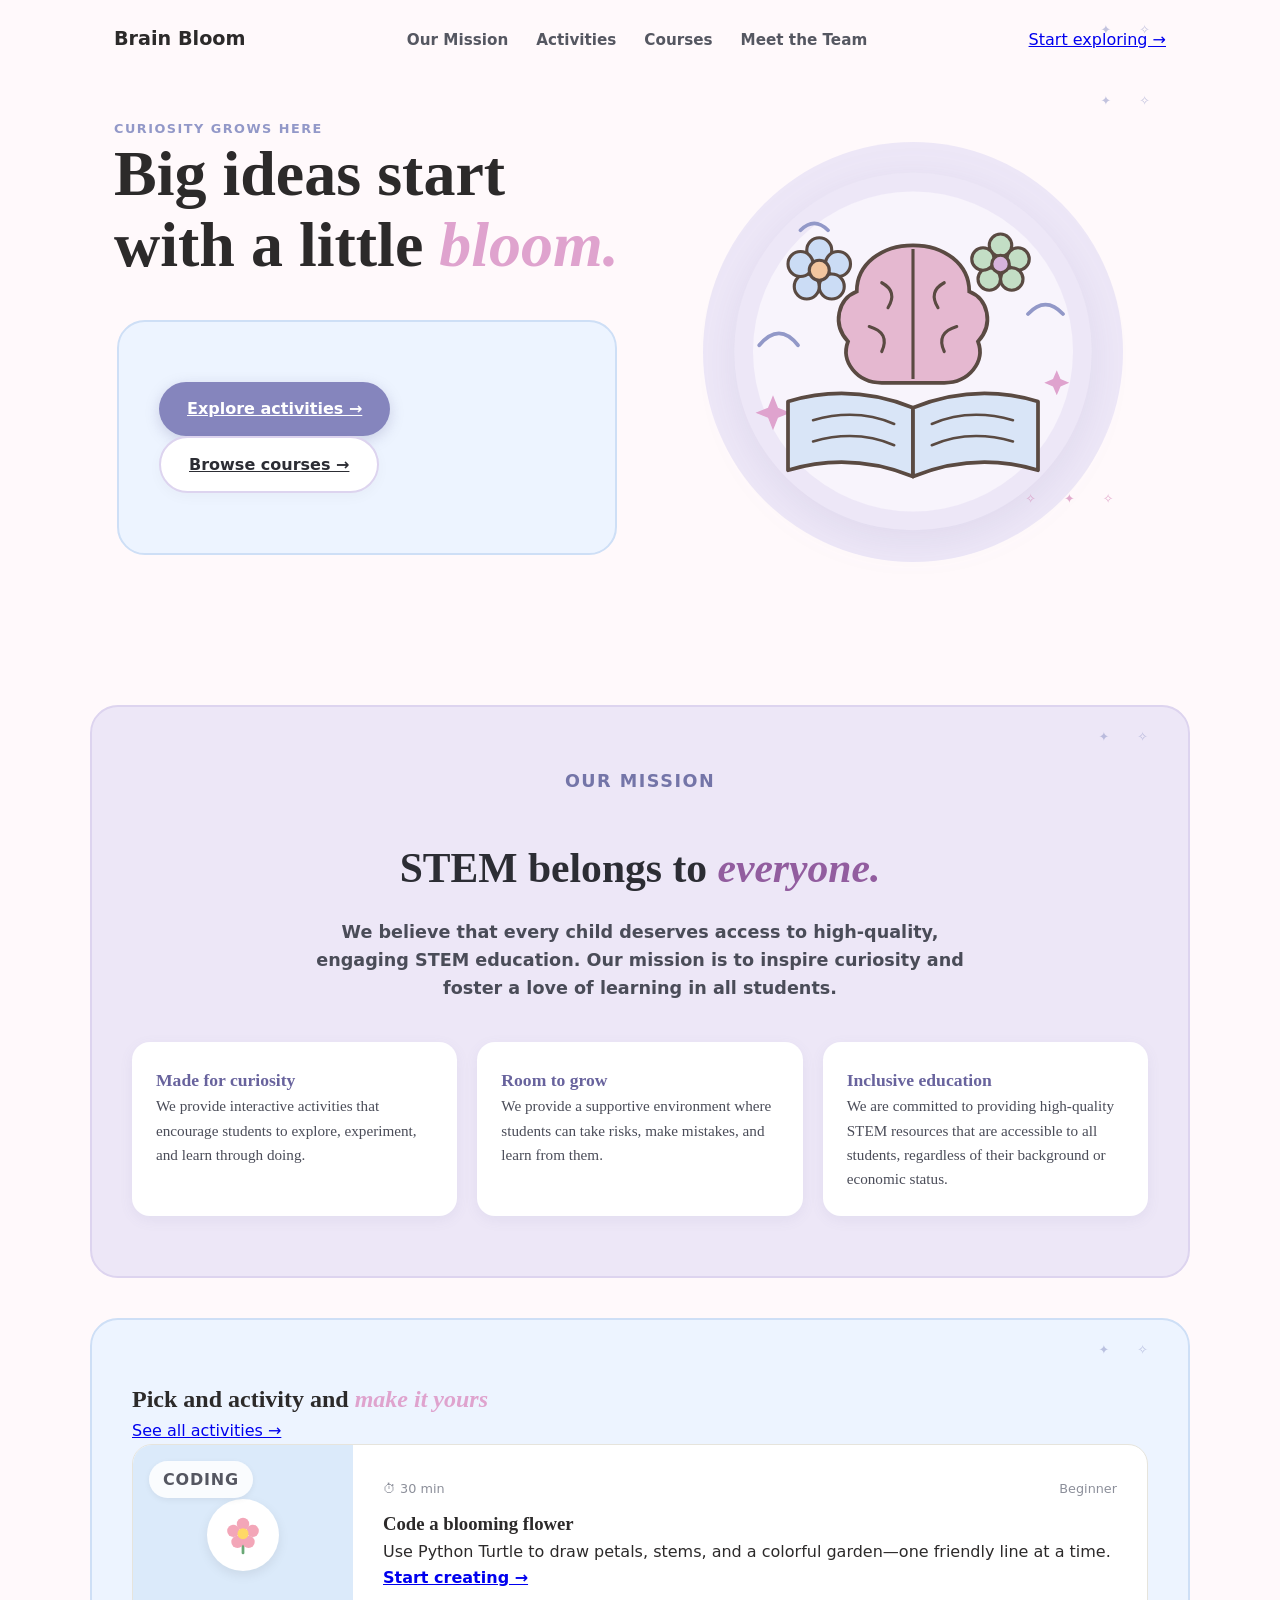
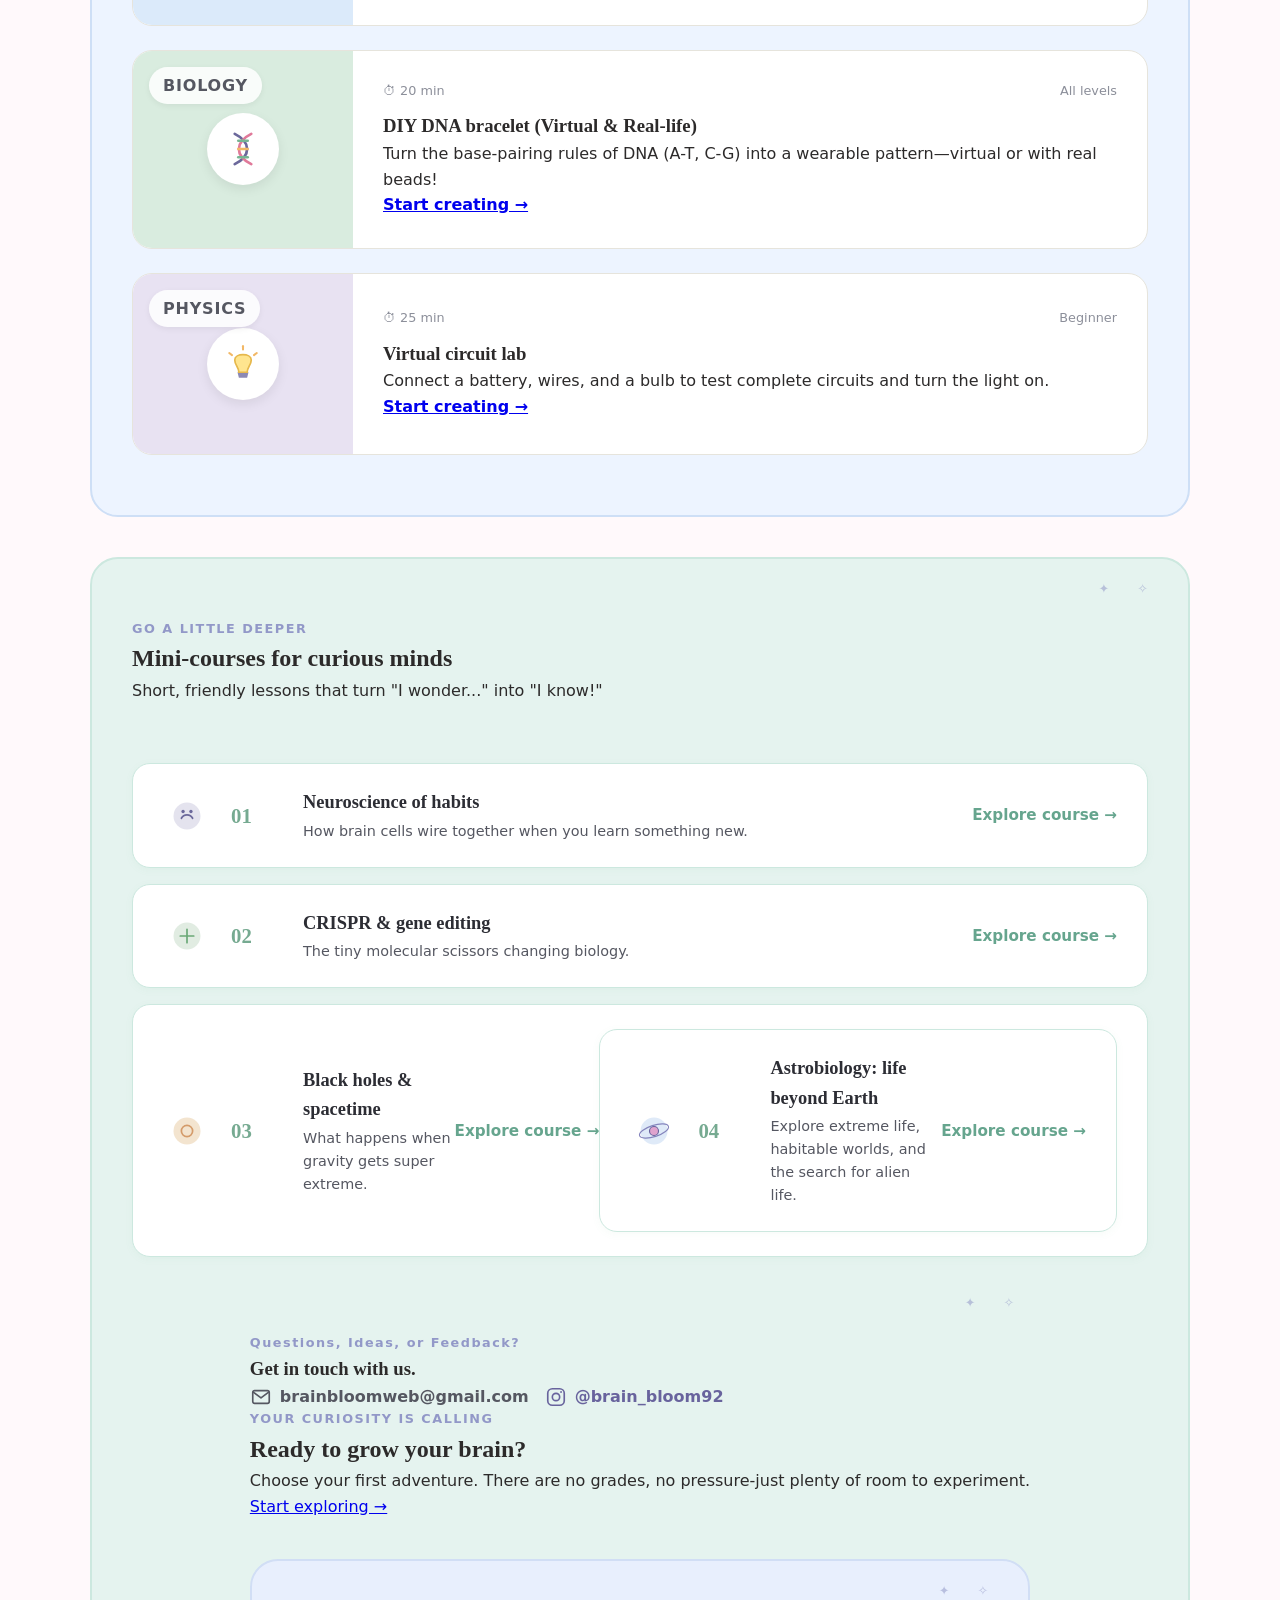
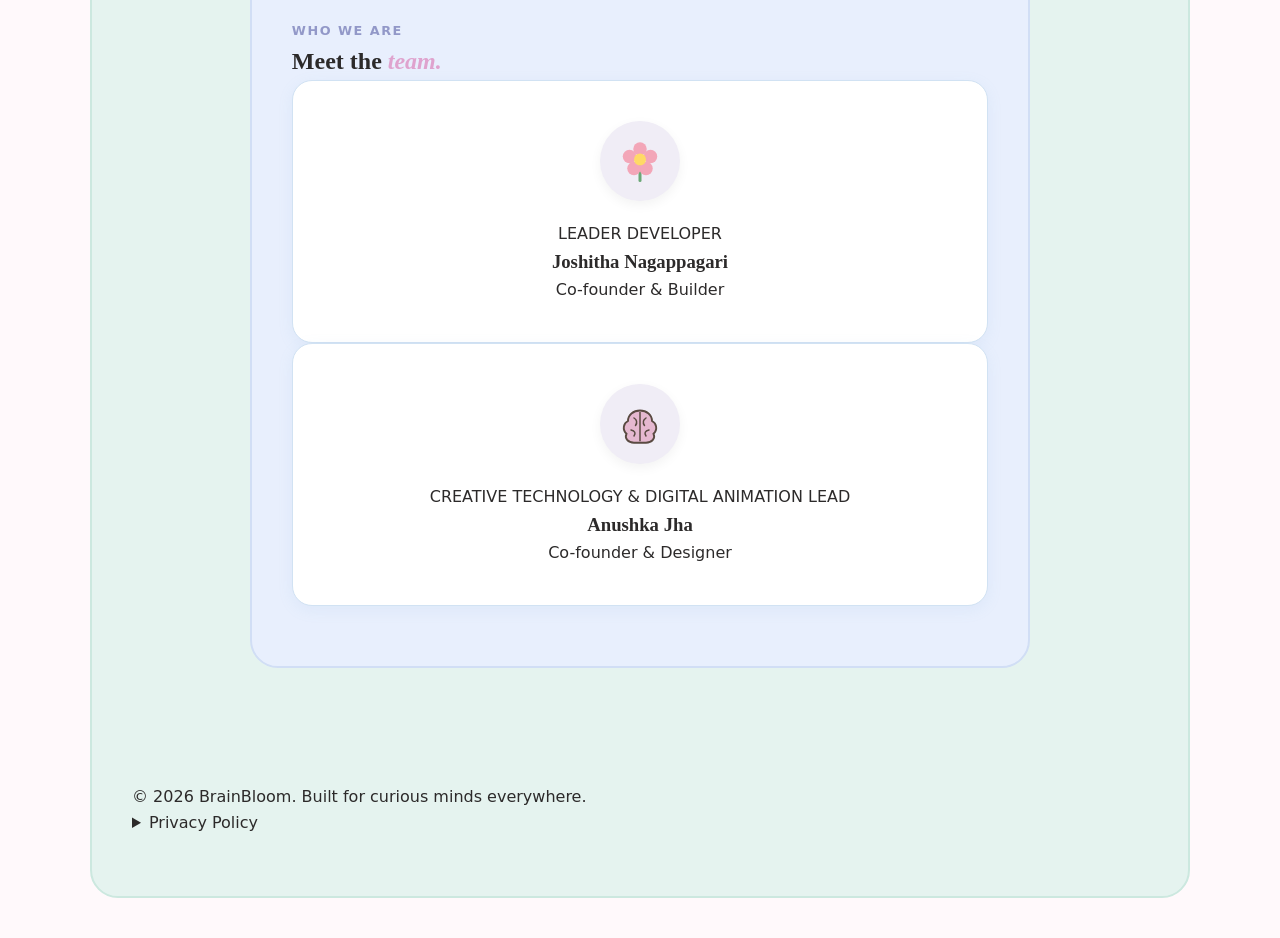
==== commit dbd4e0ef: "Update print statement from 'Hello' to 'Goodbye'" ====
--- a/index.html
+++ b/index.html
@@ -1,6 +1,7 @@
 <!DOCTYPE html>
 <html lang="en">
     <head></title>
+        <meta name="google-site-verification" content="TLijqNJ9aIs_1rBb4X7ZU2joSuKFEFDR5v9nYtVoY_Y" />
         <meta charset="UTF-8">
         <meta name="viewport" content="width=device-width, initial-scale=1.0">
         <title>BrainBloom</title>
@@ -261,6 +262,23 @@
             </div>
         </div>
         <a href="javascript:void(0)">Explore course →</a>
+        <!-- Course 4 -->
+    <div class="course-item" onclick="openModal('astrobiology', event)">
+        <div class="course-left">
+            <div class="course-icon">
+                <svg viewBox="0 0 64 64" width="36" height="36" aria-hidden="true">
+                    <circle cx="32" cy="32" r="24" fill="#dfeaf8"/>
+                    <circle cx="32" cy="32" r="8" fill="#dfa3ce" stroke="#68639d" stroke-width="2"/>
+                    <ellipse cx="32" cy="32" rx="27" ry="10" fill="none" stroke="#8585bd" stroke-width="2" transform="rotate(-18 32 32)"/>
+                </svg>
+            </div>
+            <span class="course-number">04</span>
+            <div class="course-info">
+                <h3>Astrobiology: life beyond Earth</h3>
+                <p>Explore extreme life, habitable worlds, and the search for alien life.</p>
+            </div>
+        </div>
+        <a href="javascript:void(0)">Explore course →</a>
     </div>
 
 </div>
@@ -423,6 +441,12 @@
             "Why cannot light escape a black hole?",
             "How can a black hole form?",
             "What is the name of the boundary around a black hole beyond which nothing can escape?"
+        ],
+        "astrobiology-q": [
+            "What is astrobiology?",
+            "What makes a star's habitable zone important?",
+            "Which is an example of a biosignature?",
+            "Why do scientists study extremophiles?"
         ]
     };
 
@@ -603,8 +627,28 @@
                     ["The event horizon", "The singularity's orbit", "The accretion boundary"]
                 ], ["Its gravity curves paths so strongly that light cannot escape", "The core of a massive star collapses", "The event horizon"])}
             `
-        }
+        },
+        astrobiology: {
+            badge: "MINI-COURSE 04",
+            title: "Astrobiology: Life Beyond Earth",
+            html: `
+                <p><strong>Astrobiology</strong> studies how life begins, evolves, and could exist beyond Earth.</p>
+                <div class="lesson-box">
+                    <h3>1. Life and Its Environment</h3>
+                    <p>Scientists explore whether living things need water, energy, and the right chemical ingredients.</p>
+                    <h3>2. Worlds that Could Be Habitable</h3>
+                    <p>The habitable zone is the area around a star where liquid water may exist on a planet's surface.</p>
+                    <h3>3. Signs of Life</h3>
+                    <p>A biosignature is a pattern or substance that may be evidence of life, but scientists must carefully rule out nonliving explanations.</p>
+                </div>
+                ${quizHtml("astrobiology-q", [
+                    ["The study of life in the universe", "The study of stars and galaxies", "The study of Earth's fossils"],
+                    ["It may allow liquid water to exist on a planet", "It guarantees that every planet has life", "It means the planet is closest to its star"],
+                    ["A pattern that could be evidence of life", "A crater created by a meteorite", "A rock that has never changed"],
+                    ["They show how life might survive in extreme places", "They prove that all aliens look alike", "They explain how planets form"]
+                ], ["The study of life in the universe", "It may allow liquid water to exist on a planet", "A pattern that could be evidence of life", "They show how life might survive in extreme places"])}
     };
+};
 
     let circuitClosed = false;
 
@@ -920,6 +964,82 @@
         }
         return [];
     }
+     if (key === "astrobiology") {
+            return [
+                `
+                    <div class="modal-page-grid">
+                        <div class="lesson-box">
+                            <h3>What Is Astrobiology?</h3>
+                            <p><strong>Astrobiology</strong> asks how life begins, evolves, and could exist elsewhere in the universe.</p>
+                            <p>It combines biology, chemistry, astronomy, geology, and planetary science.</p>
+                        </div>
+                        <div class="lesson-box">
+                            <h3>The Three Big Questions</h3>
+                            <p>How did life start? Is there life elsewhere? What does life need to survive?</p>
+                            <p>Scientists use evidence from Earth and from space to test ideas.</p>
+                        </div>
+                    </div>
+                `,
+                `
+                    <div class="modal-page-grid">
+                        <div class="lesson-box">
+                            <h3>Life and Liquid Water</h3>
+                            <p>Liquid water helps cells transport materials and carry out chemistry.</p>
+                            <p>Liquid water is a useful clue, but not proof that life exists.</p>
+                        </div>
+                        <div class="lesson-box">
+                            <h3>The Habitable Zone</h3>
+                            <p>This is the region around a star where a planet may be able to have liquid water on its surface.</p>
+                            <p>A planet's atmosphere and orbit also matter.</p>
+                        </div>
+                        <svg class="modal-diagram one-column" viewBox="0 0 520 230" width="100%" role="img" aria-label="Diagram of a star and planetary habitable zone" style="background:#fff; border:1px solid #ddd4ef; border-radius:18px;">
+                            <circle cx="55" cy="115" r="34" fill="#ffd966" stroke="#d49b6a" stroke-width="4"/>
+                            <ellipse cx="265" cy="115" rx="170" ry="55" fill="#e8f0fb" stroke="#8585bd" stroke-width="4" stroke-dasharray="8 7"/>
+                            <circle cx="170" cy="115" r="15" fill="#9ec5f8" stroke="#68639d" stroke-width="3"/>
+                            <circle cx="265" cy="115" r="18" fill="#8fd3a8" stroke="#68639d" stroke-width="3"/>
+                            <circle cx="365" cy="115" r="15" fill="#dfa3ce" stroke="#68639d" stroke-width="3"/>
+                            <text x="265" y="205" text-anchor="middle" fill="#68639d" font-size="16" font-weight="bold">Habitable zone</text>
+                            <text x="55" y="205" text-anchor="middle" fill="#68639d" font-size="16" font-weight="bold">Star</text>
+                        </svg>
+                    </div>
+                `,
+                `
+                    <div class="modal-page-grid">
+                        <div class="lesson-box">
+                            <h3>Extreme Life on Earth</h3>
+                            <p><strong>Extremophiles</strong> are organisms that live in very hot, cold, salty, acidic, or oxygen-poor places.</p>
+                            <p>They expand scientists' ideas about where life might survive.</p>
+                        </div>
+                        <div class="lesson-box">
+                            <h3>Other Possible Worlds</h3>
+                            <p>Mars may once have had lakes or rivers. Europa and Enceladus may hide liquid oceans under icy crusts.</p>
+                            <p>A subsurface ocean could protect life from harmful radiation.</p>
+                        </div>
+                    </div>
+                `,
+                `
+                    <div class="modal-page-grid">
+                        <div class="lesson-box">
+                            <h3>Looking for Biosignatures</h3>
+                            <p>A <strong>biosignature</strong> is a chemical pattern or structure that could indicate life.</p>
+                            <p>Possible clues include unusual gases, ancient organic molecules, or cell-like fossils.</p>
+                        </div>
+                        <div class="lesson-box">
+                            <h3>Why One Clue Is Not Enough</h3>
+                            <p>Some signs can be produced without living organisms.</p>
+                            <p>Scientists look for several independent clues and rule out natural explanations.</p>
+                        </div>
+                    </div>
+                `,
+                quizHtml("astrobiology-q", [
+                    ["The study of life in the universe", "The study of stars and galaxies", "The study of Earth's fossils"],
+                    ["It may allow liquid water to exist on a planet", "It guarantees that every planet has life", "It means the planet is closest to its star"],
+                    ["A pattern that could be evidence of life", "A crater created by a meteorite", "A rock that has never changed"],
+                    ["They show how life might survive in extreme places", "They prove that all aliens look alike", "They explain how planets form"]
+                ], ["The study of life in the universe", "It may allow liquid water to exist on a planet", "A pattern that could be evidence of life", "They show how life might survive in extreme places"])
+            ];
+        }
+        return [];
 
     function openModal(key) {
         currentModalKey = key;
@@ -1052,4 +1172,4 @@
     }
 </script>
     </body>
-</html>+</html>
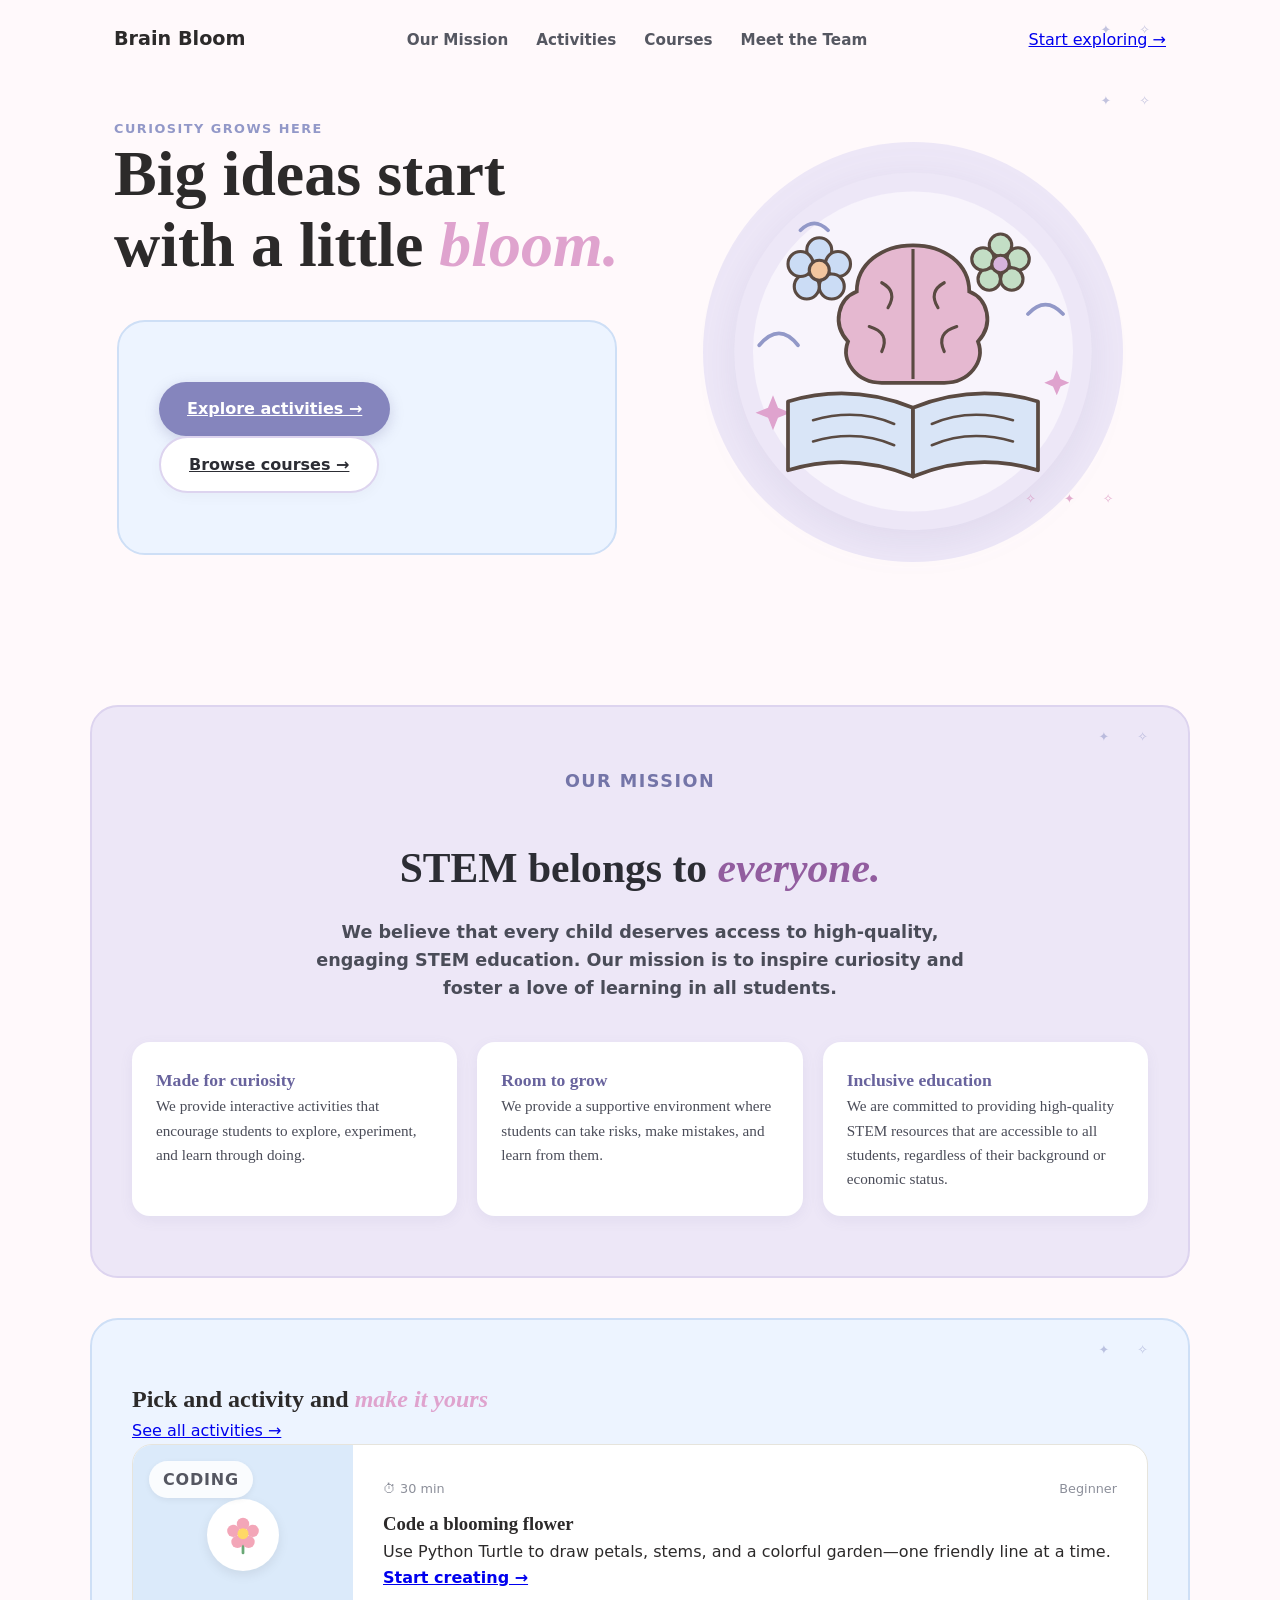
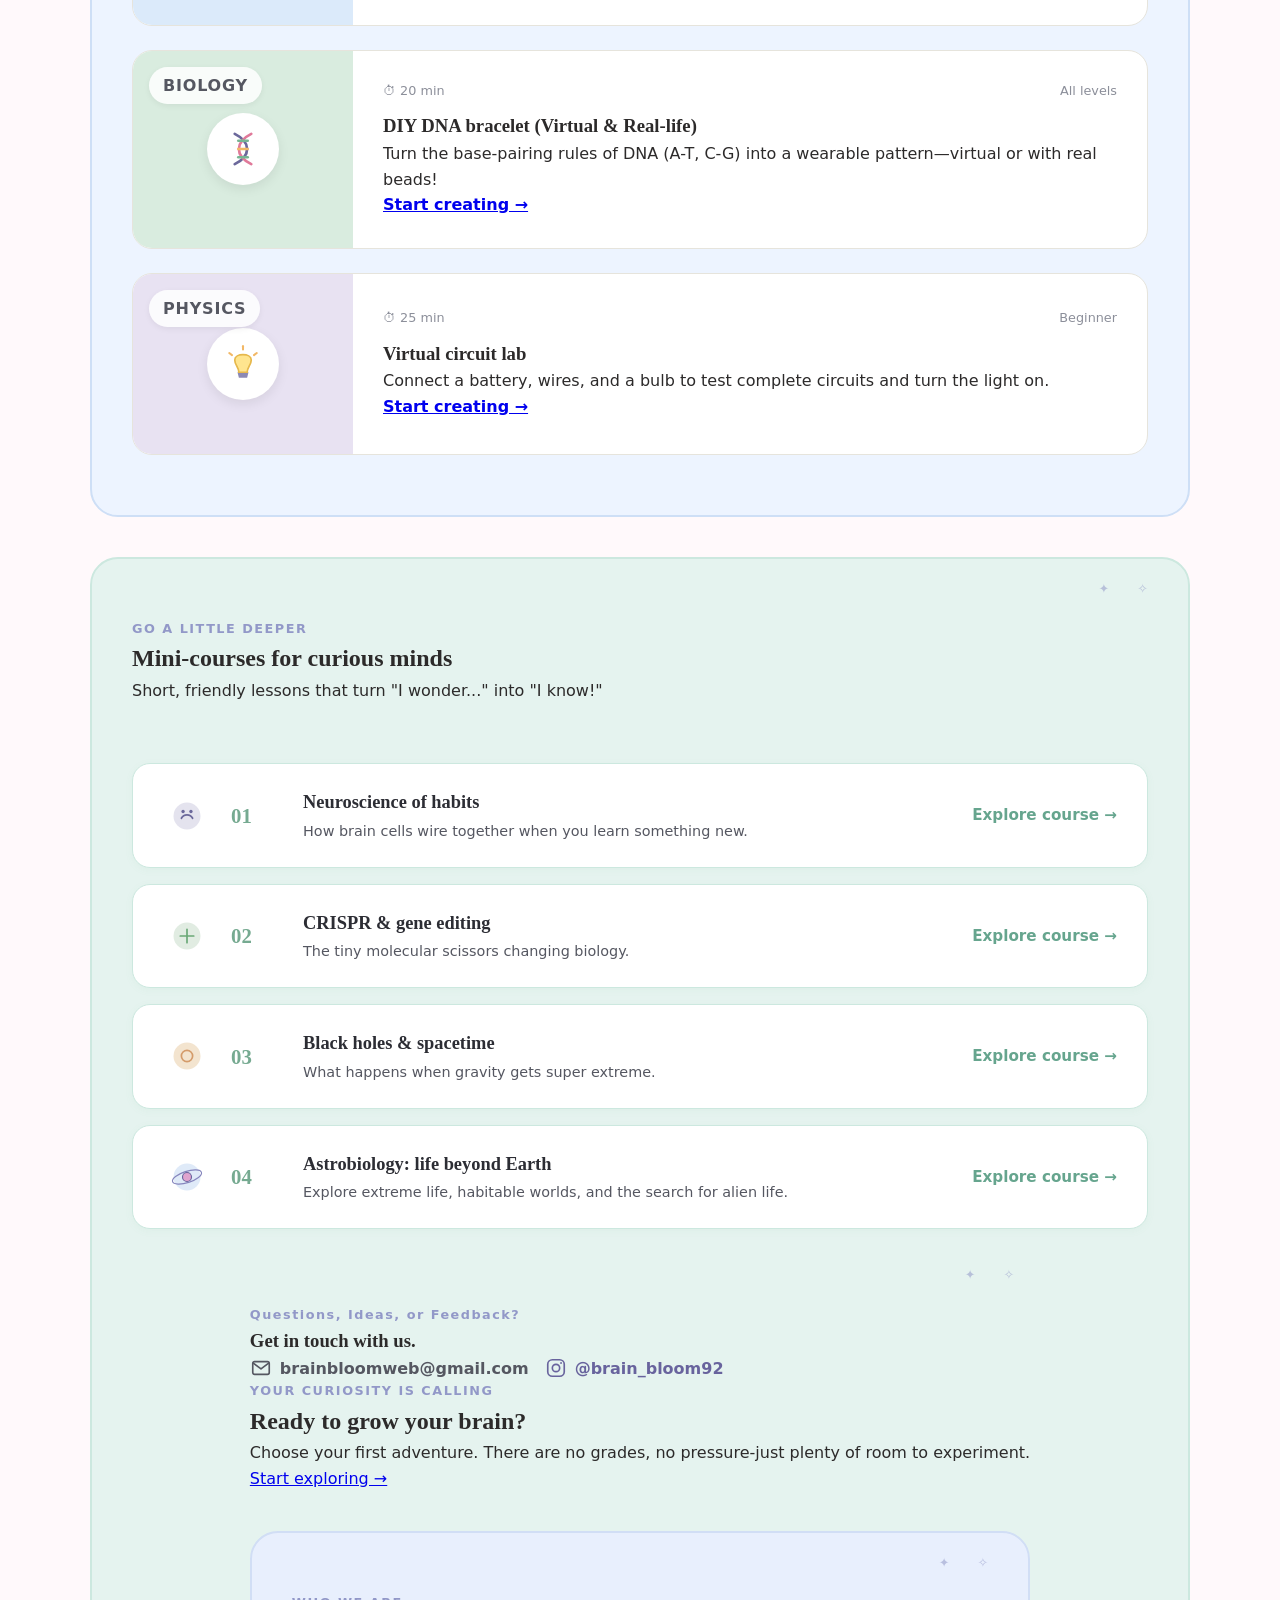
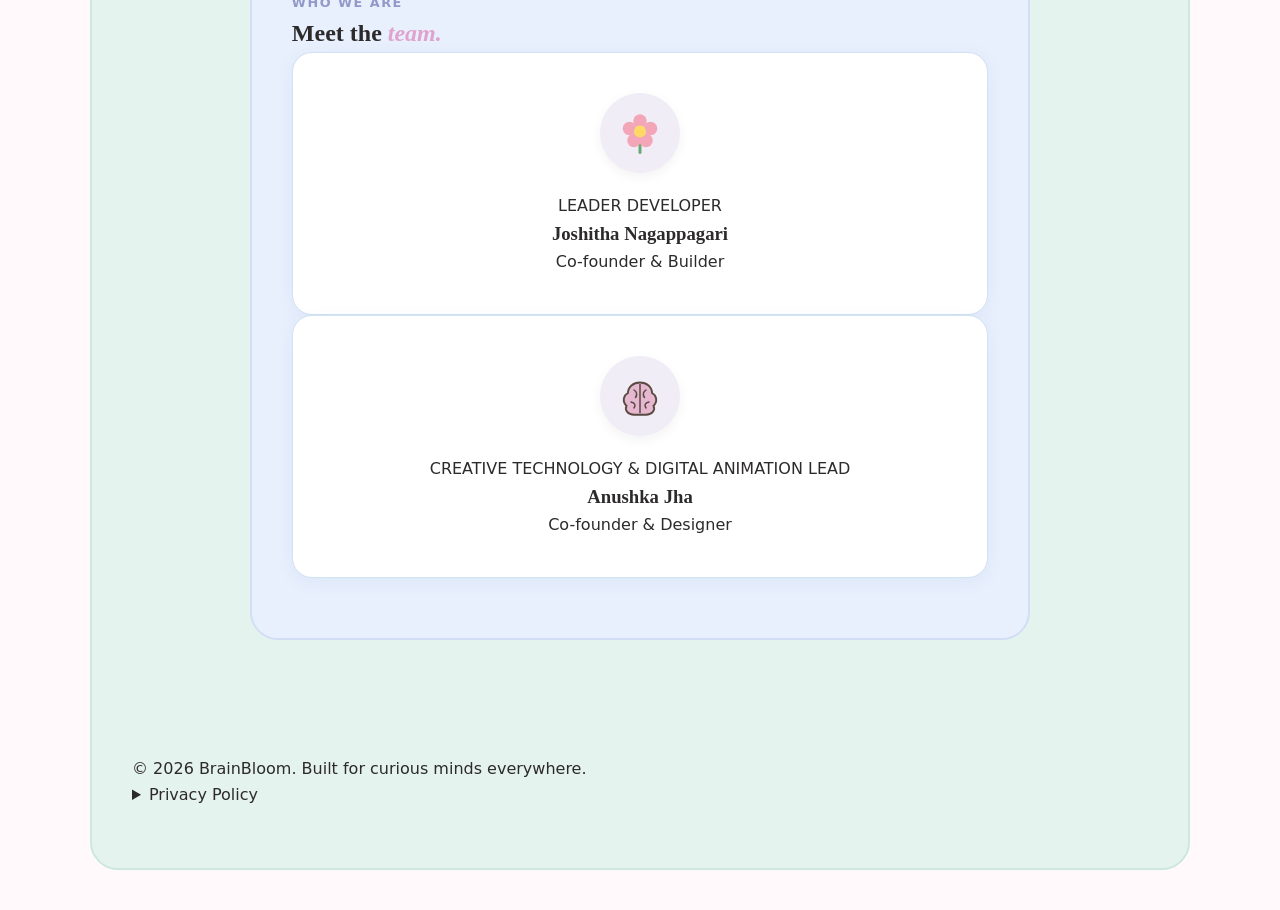
==== commit b3f82c98: "Update print statement from 'Hello' to 'Goodbye'" ====
--- a/index.html
+++ b/index.html
@@ -1,7 +1,7 @@
 <!DOCTYPE html>
 <html lang="en">
     <head></title>
-        <meta name="google-site-verification" content="TLijqNJ9aIs_1rBb4X7ZU2joSuKFEFDR5v9nYtVoY_Y" />
+        <meta name="google-site-verification" content="GcD1k9qpV2mT0ZJ0G-kSuce1GhQWL5Q63nrF2q7lxPg" />
         <meta charset="UTF-8">
         <meta name="viewport" content="width=device-width, initial-scale=1.0">
         <title>BrainBloom</title>
@@ -262,7 +262,9 @@
             </div>
         </div>
         <a href="javascript:void(0)">Explore course →</a>
-        <!-- Course 4 -->
+    </div>
+
+    <!-- Course 4 -->
     <div class="course-item" onclick="openModal('astrobiology', event)">
         <div class="course-left">
             <div class="course-icon">
@@ -647,8 +649,9 @@
                     ["A pattern that could be evidence of life", "A crater created by a meteorite", "A rock that has never changed"],
                     ["They show how life might survive in extreme places", "They prove that all aliens look alike", "They explain how planets form"]
                 ], ["The study of life in the universe", "It may allow liquid water to exist on a planet", "A pattern that could be evidence of life", "They show how life might survive in extreme places"])}
+            `
+        }
     };
-};
 
     let circuitClosed = false;
 
@@ -962,9 +965,7 @@
                 ], ["Its gravity curves paths so strongly that light cannot escape", "The core of a massive star collapses", "The event horizon"])
             ];
         }
-        return [];
-    }
-     if (key === "astrobiology") {
+        if (key === "astrobiology") {
             return [
                 `
                     <div class="modal-page-grid">
@@ -1040,6 +1041,7 @@
             ];
         }
         return [];
+    }
 
     function openModal(key) {
         currentModalKey = key;
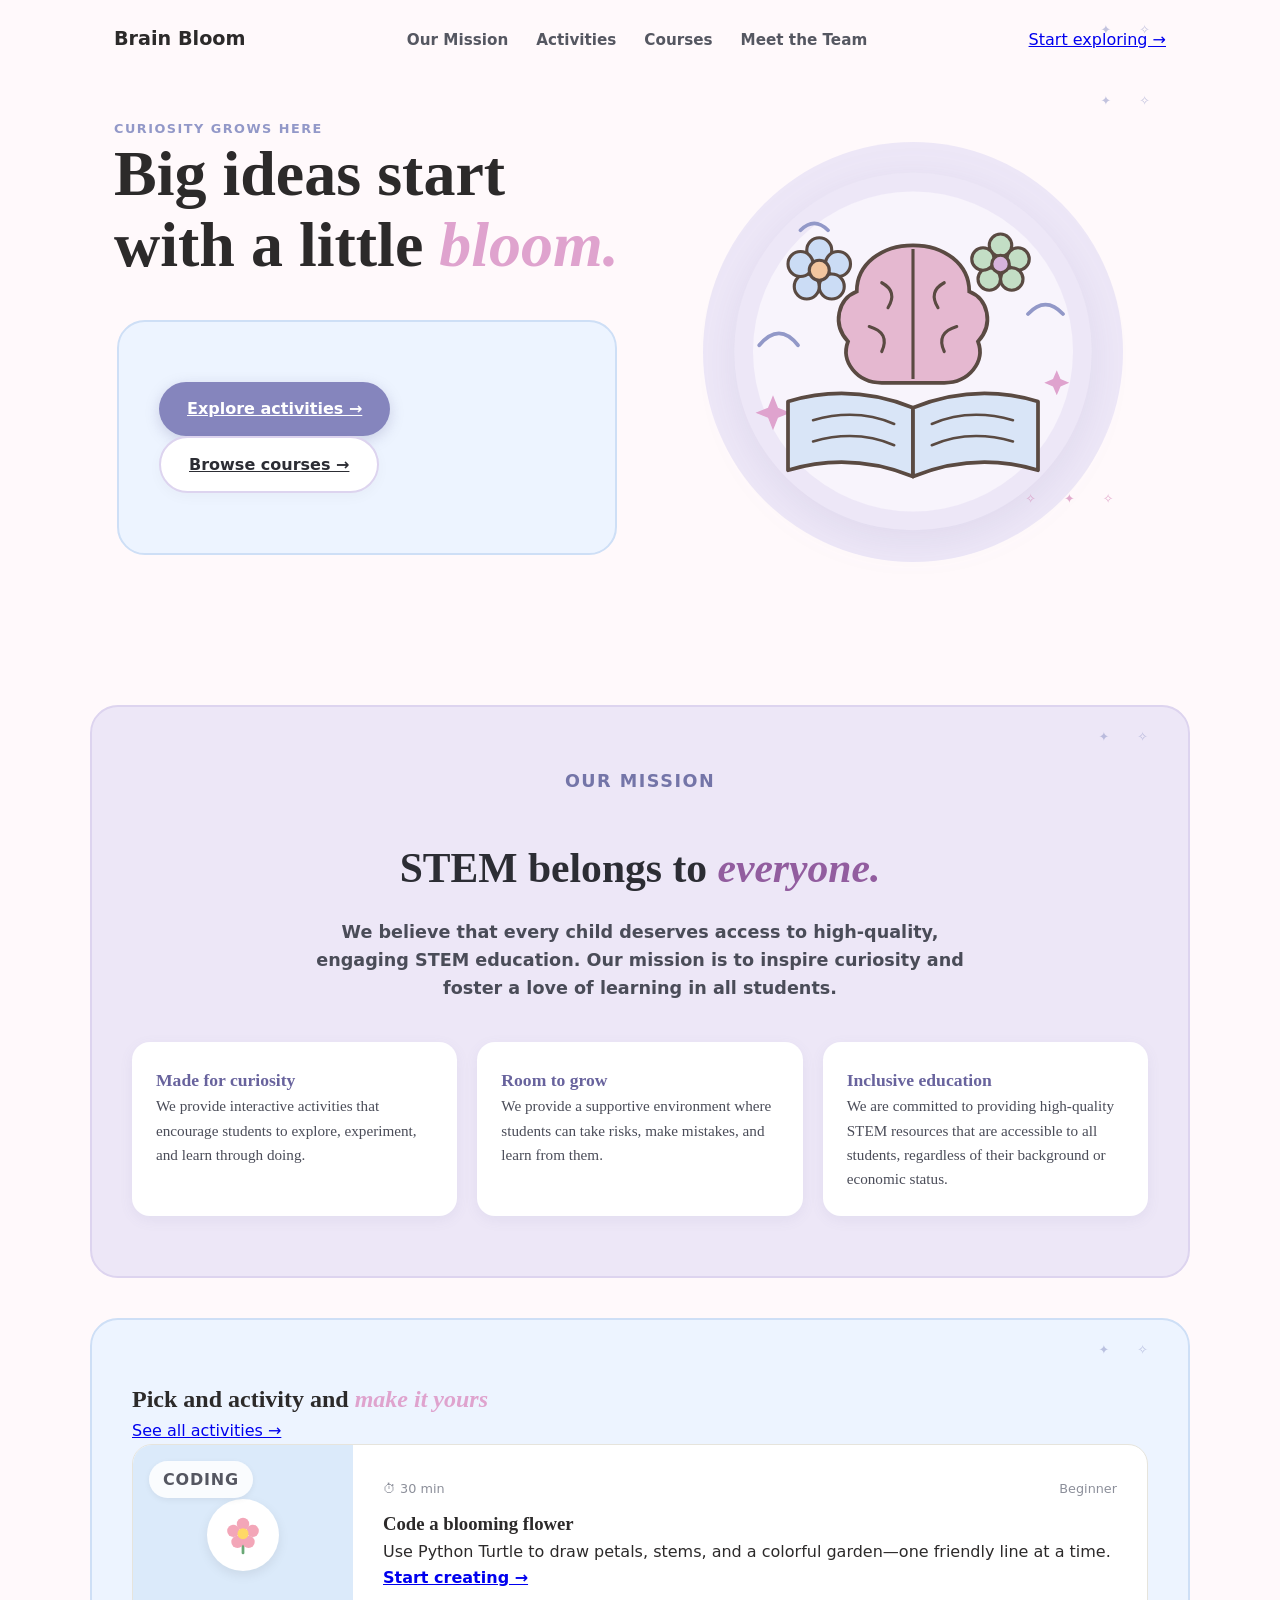
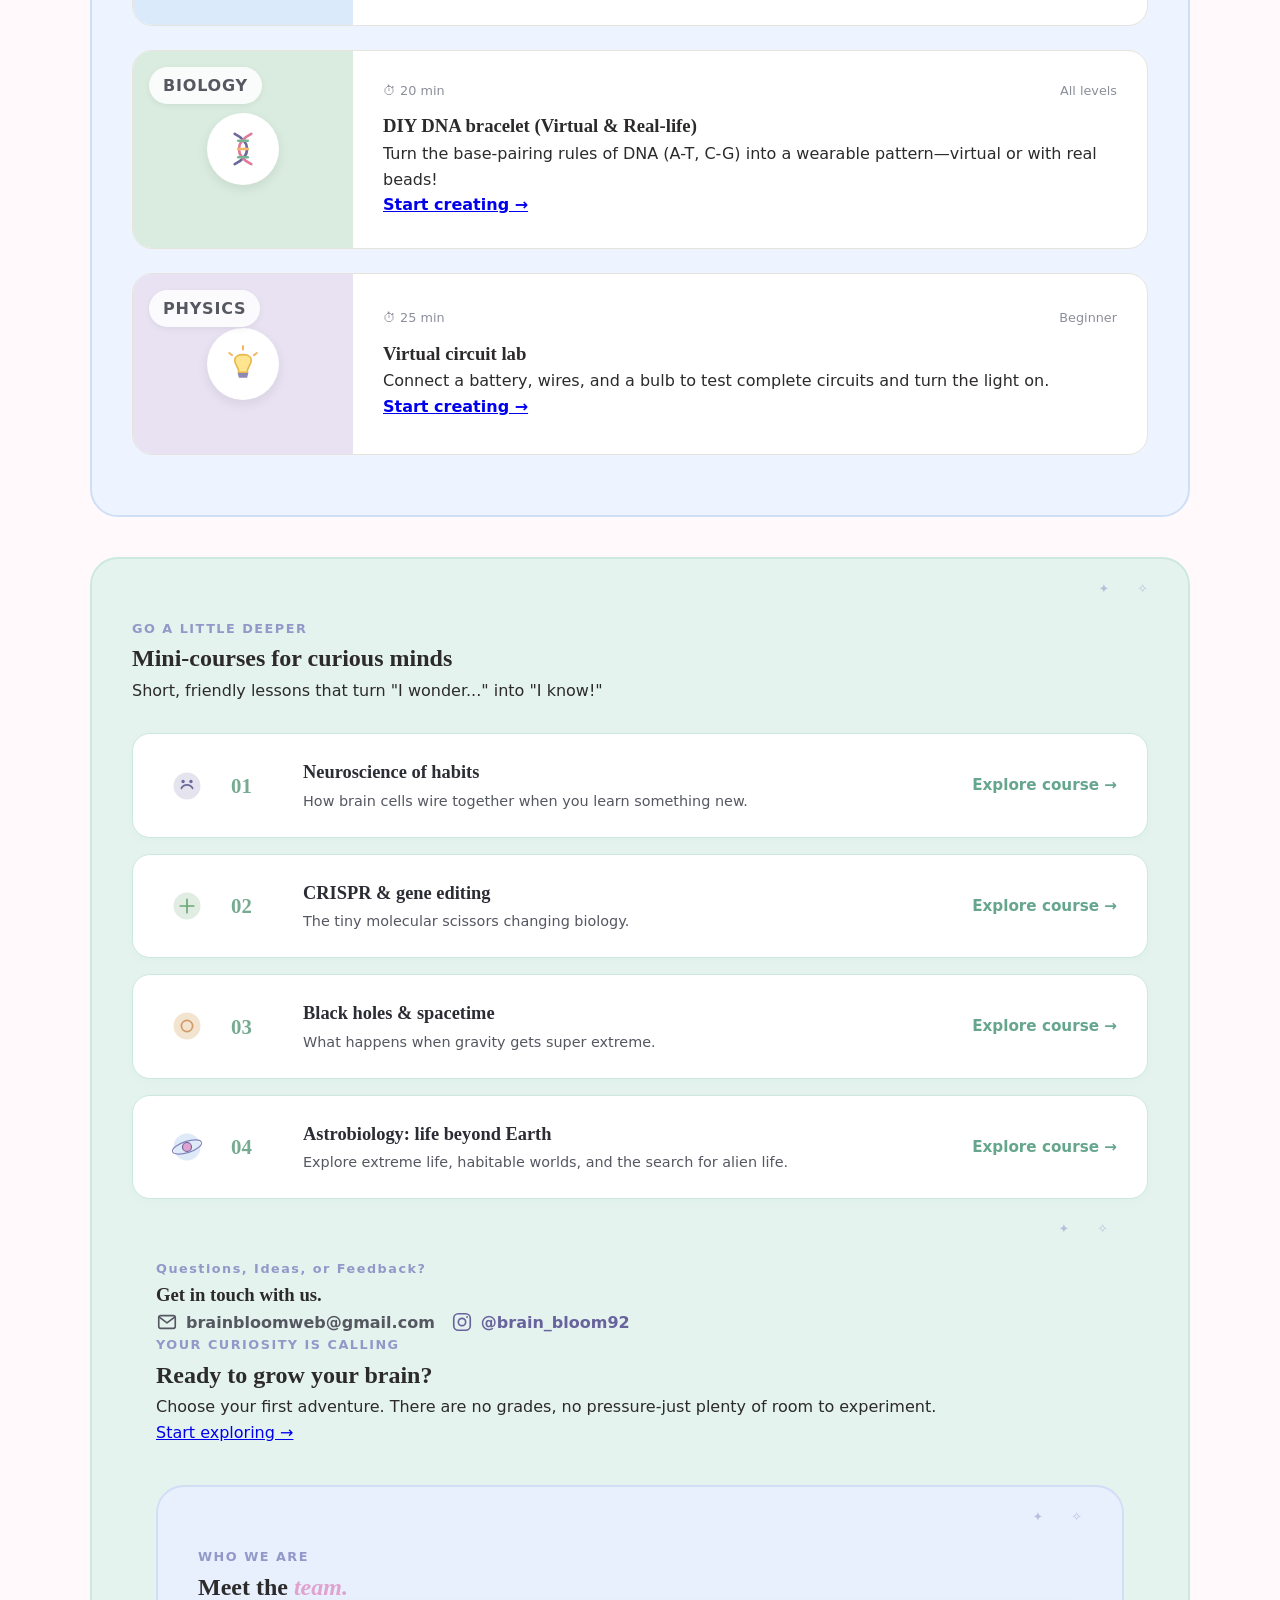
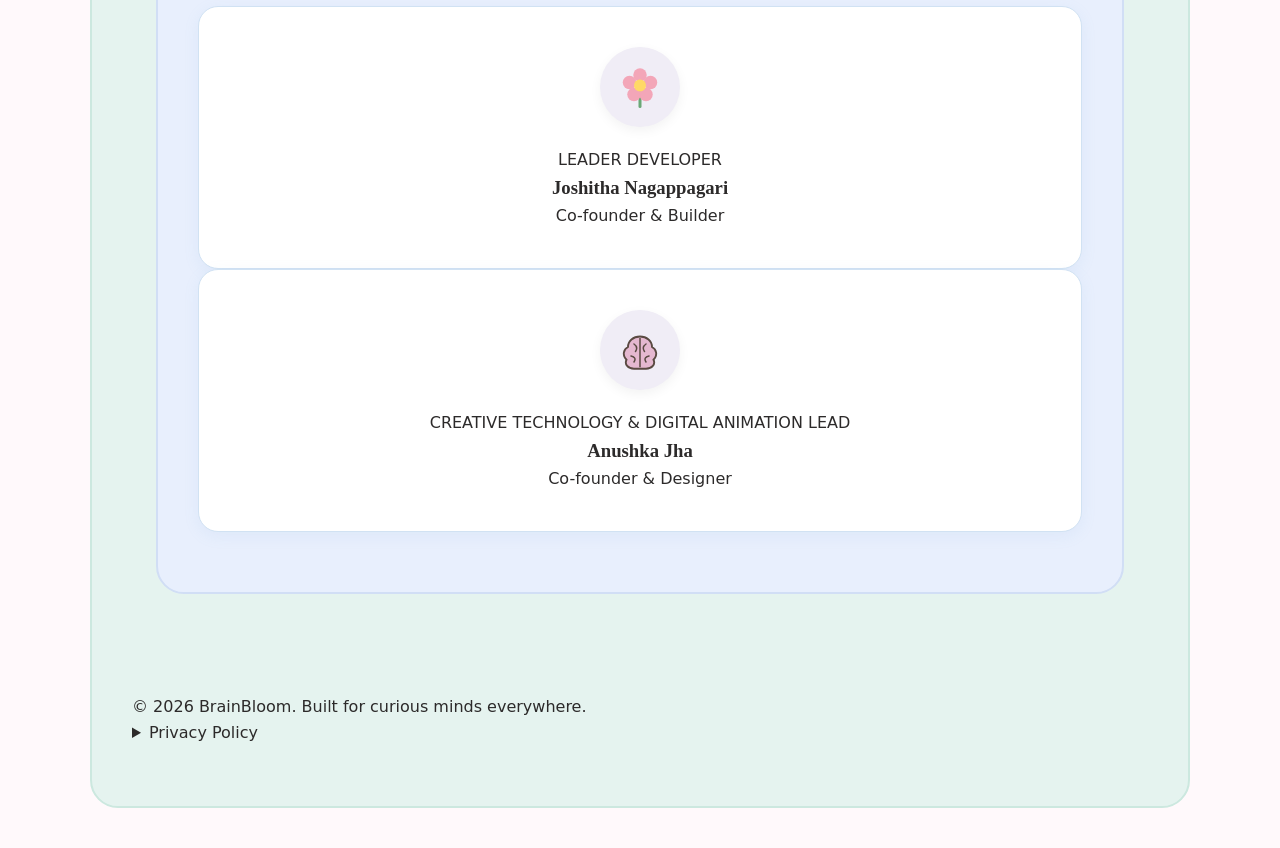
==== commit 05b54603: "Update print statement from 'Hello' to 'Goodbye'" ====
--- a/index.html
+++ b/index.html
@@ -206,8 +206,6 @@
             <!-- COURSE LIST -->
            <div class="course-list">
     
-   <div class="course-list">
-    
     <!-- Course 1 -->
     <div class="course-item" onclick="openModal('neuro', event)">
         <div class="course-left">
